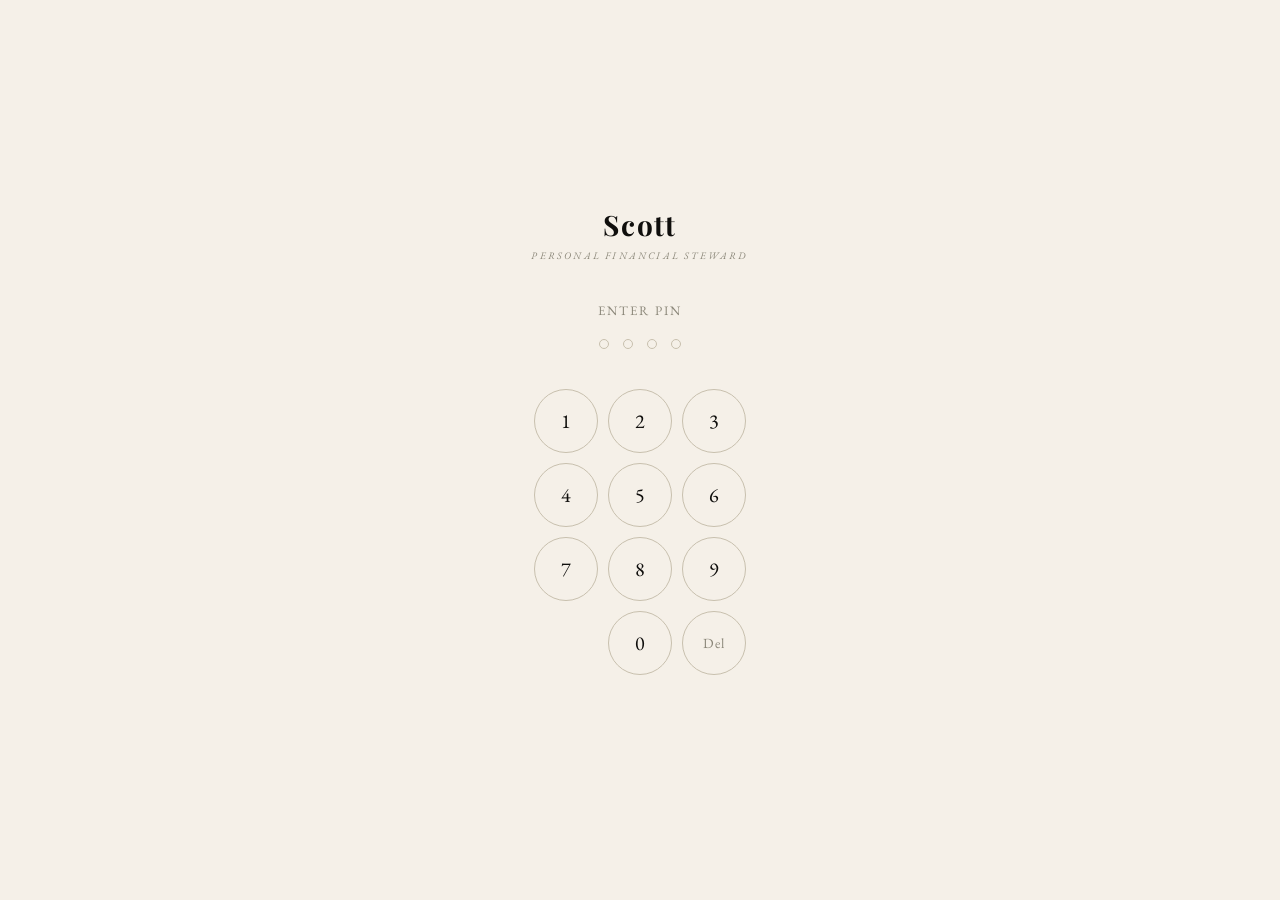
==== index.html @ 95a45c22 "Update index.html" ====
<!DOCTYPE html>
<html lang="en">
<head>
<meta charset="UTF-8">
<meta name="viewport" content="width=device-width, initial-scale=1.0, maximum-scale=1.0, user-scalable=no">
<meta name="theme-color" content="#f5f0e8">
<meta name="mobile-web-app-capable" content="yes">
<meta name="apple-mobile-web-app-capable" content="yes">
<meta name="apple-mobile-web-app-status-bar-style" content="default">
<meta name="apple-mobile-web-app-title" content="Scott">
<link rel="manifest" href="manifest.json">
<link rel="apple-touch-icon" href="apple-touch-icon.png">
<title>Scott</title>
<link href="https://fonts.googleapis.com/css2?family=Playfair+Display:ital,wght@0,400;0,600;0,700;1,400&family=EB+Garamond:ital,wght@0,400;0,500;1,400&display=swap" rel="stylesheet">
<style>
  :root{--parchment:#f5f0e8;--parchment-dark:#ede8dd;--ink:#0f0e0c;--ink-light:#3a3830;--ink-faint:#8a8678;--rule:#c8c0ae;--gold:#8B7355;}
  *{margin:0;padding:0;box-sizing:border-box;-webkit-tap-highlight-color:transparent;}
  html,body{height:100%;overflow:hidden;}
  body{background:var(--parchment);color:var(--ink);font-family:'EB Garamond',Georgia,serif;display:flex;flex-direction:column;height:100dvh;overscroll-behavior:none;}
  body::before{content:'';position:fixed;inset:0;background-image:repeating-linear-gradient(0deg,transparent,transparent 28px,rgba(0,0,0,0.018) 28px,rgba(0,0,0,0.018) 29px);pointer-events:none;z-index:0;}
  header{padding:12px 16px;display:flex;align-items:center;justify-content:space-between;border-bottom:1px solid var(--rule);position:relative;z-index:1;flex-shrink:0;background:var(--parchment);}
  .header-left{display:flex;align-items:center;gap:10px;}
  .header-icon{width:32px;height:32px;border-radius:4px;object-fit:cover;}
  .logo{font-family:'Playfair Display',Georgia,serif;font-size:22px;font-weight:700;letter-spacing:0.04em;}
  .logo-sub{font-size:10px;letter-spacing:0.2em;text-transform:uppercase;color:var(--ink-faint);font-style:italic;display:none;}
  @media(min-width:500px){.logo-sub{display:inline;margin-left:10px;}}
  .ledger-btn{font-family:'EB Garamond',serif;font-size:11px;letter-spacing:0.15em;text-transform:uppercase;color:var(--ink-faint);background:none;border:none;cursor:pointer;padding:6px 0;border-bottom:1px solid transparent;transition:color 0.2s,border-color 0.2s;white-space:nowrap;}
  .ledger-btn:hover{color:var(--ink);border-bottom-color:var(--ink);}

  #chat{flex:1;overflow-y:auto;padding:20px 16px 8px;display:flex;flex-direction:column;gap:20px;position:relative;z-index:1;-webkit-overflow-scrolling:touch;}
  @media(min-width:600px){#chat{padding:32px 40px 8px;gap:24px;}}
  #chat::-webkit-scrollbar{width:0px;}#chat::-webkit-scrollbar-thumb{background:transparent;}.health-card::-webkit-scrollbar{width:0px;}.health-card::-webkit-scrollbar-thumb{background:transparent;}.ledger-card::-webkit-scrollbar{width:0px;}.ledger-card::-webkit-scrollbar-thumb{background:transparent;}html *{scrollbar-width:none;}
  .msg{display:flex;flex-direction:column;max-width:88%;animation:fadeUp 0.3s ease;position:relative;}
  @media(min-width:600px){.msg{max-width:72%;}}
  @keyframes fadeUp{from{opacity:0;transform:translateY(8px);}to{opacity:1;transform:translateY(0);}}
  .msg.scott{align-self:flex-start;}.msg.user{align-self:flex-end;align-items:flex-end;}
  .msg-label{font-size:10px;letter-spacing:0.2em;text-transform:uppercase;color:var(--ink-faint);margin-bottom:5px;}
  .msg-bubble{font-size:15px;line-height:1.7;color:var(--ink-light);}
  @media(min-width:480px){.msg-bubble{font-size:16px;}}
  .msg.scott .msg-bubble{font-style:italic;}.msg.user .msg-bubble{color:var(--ink);font-style:normal;}
  .msg-rule{width:28px;height:1px;background:var(--rule);margin-top:8px;}
  .msg.user .msg-rule{align-self:flex-end;}
  /* ── UNDO BUTTON ── */
  .undo-btn{position:absolute;right:0;top:0;font-family:'EB Garamond',serif;font-size:9px;letter-spacing:0.16em;text-transform:uppercase;color:var(--ink-faint);background:var(--parchment);border:1px solid var(--rule);padding:3px 9px;cursor:pointer;opacity:0;transition:opacity 0.18s ease;pointer-events:none;white-space:nowrap;}
  .msg.user:hover .undo-btn,.msg.user.undo-visible .undo-btn{opacity:1;pointer-events:auto;}
  .undo-btn:hover{color:#9b2c2c;border-color:#9b2c2c;}
  .sync-badge{font-size:10px;letter-spacing:0.12em;text-transform:uppercase;margin-top:6px;color:var(--ink-faint);font-style:normal;}
  .sync-badge.ok{color:var(--gold);}.sync-badge.err{color:#9b2c2c;}
  .pillar-tag{display:inline-block;font-size:9px;letter-spacing:0.15em;text-transform:uppercase;padding:2px 7px;border:1px solid var(--rule);margin-bottom:5px;color:var(--ink-faint);font-style:normal;}
  .pillar-tag.income{border-color:#4a7c59;color:#4a7c59;}.pillar-tag.expense{border-color:#9b2c2c;color:#9b2c2c;}
  .pillar-tag.asset{border-color:#8B7355;color:#8B7355;}.pillar-tag.liability{border-color:#6b5b45;color:#6b5b45;}
  .typing{display:flex;align-items:center;gap:5px;padding:4px 0;}
  .typing span{width:4px;height:4px;border-radius:50%;background:var(--ink-faint);animation:blink 1.2s ease-in-out infinite;}
  .typing span:nth-child(2){animation-delay:0.2s;}.typing span:nth-child(3){animation-delay:0.4s;}
  @keyframes blink{0%,60%,100%{opacity:0.2;}30%{opacity:1;}}
  footer{border-top:1px solid var(--rule);padding:12px 16px max(12px,env(safe-area-inset-bottom));position:relative;z-index:1;flex-shrink:0;background:var(--parchment);}
  @media(min-width:600px){footer{padding:18px 40px 24px;}}
  .input-row{display:flex;align-items:center;gap:10px;}
  #input{flex:1;background:none;border:none;border-bottom:1px solid var(--rule);padding:10px 0;font-family:'EB Garamond',serif;font-size:16px;color:var(--ink);outline:none;transition:border-color 0.2s;min-width:0;}
  #input::placeholder{color:var(--ink-faint);font-style:italic;}
  #input:focus{border-bottom-color:var(--ink);}

  #send-btn{background:none;border:none;font-family:'EB Garamond',serif;font-size:11px;letter-spacing:0.18em;text-transform:uppercase;color:var(--ink-faint);cursor:pointer;padding:10px 0;transition:color 0.2s;white-space:nowrap;flex-shrink:0;}
  #send-btn:hover{color:var(--ink);}#send-btn:disabled{color:var(--rule);cursor:default;}
  .input-hint{margin-top:7px;font-size:10px;color:var(--ink-faint);font-style:italic;display:none;}
  @media(min-width:480px){.input-hint{display:block;}}
  #ledger-panel{display:none;position:fixed;inset:0;z-index:100;background:rgba(15,14,12,0.6);backdrop-filter:blur(2px);}
  #ledger-panel.open{display:flex;align-items:flex-end;justify-content:center;}
  @media(min-width:600px){#ledger-panel.open{align-items:center;}}
  .ledger-card{background:var(--parchment);border-top:1px solid var(--rule);width:100%;max-height:85vh;overflow-y:auto;padding:24px 20px 32px;position:relative;animation:slideUp 0.25s ease;border-radius:12px 12px 0 0;}
  @media(min-width:600px){.ledger-card{border:1px solid var(--rule);width:580px;max-height:82vh;padding:40px;border-radius:0;animation:slideUpCenter 0.25s ease;}}
  @keyframes slideUp{from{transform:translateY(100%);}to{transform:translateY(0);}}
  @keyframes slideUpCenter{from{transform:translateY(16px);opacity:0;}to{transform:translateY(0);opacity:1;}}
  .ledger-handle{width:36px;height:3px;background:var(--rule);border-radius:2px;margin:0 auto 18px;}
  @media(min-width:600px){.ledger-handle{display:none;}}
  .ledger-title{font-family:'Playfair Display',serif;font-size:20px;font-weight:600;margin-bottom:3px;}
  .ledger-subtitle{font-size:11px;letter-spacing:0.18em;text-transform:uppercase;color:var(--ink-faint);margin-bottom:24px;font-style:italic;}
  .ledger-close{position:absolute;top:18px;right:18px;background:none;border:none;font-family:'EB Garamond',serif;font-size:11px;letter-spacing:0.2em;text-transform:uppercase;color:var(--ink-faint);cursor:pointer;}
  .pillar{margin-bottom:22px;}
  .pillar-name{font-family:'Playfair Display',serif;font-size:14px;font-weight:600;border-bottom:1px solid var(--rule);padding-bottom:7px;margin-bottom:10px;display:flex;justify-content:space-between;align-items:baseline;}
  .pillar-total{font-family:'EB Garamond',serif;font-size:13px;color:var(--gold);font-style:italic;}
  .category-row{display:flex;justify-content:space-between;padding:4px 0 4px 14px;font-size:13px;color:var(--ink-light);border-bottom:1px dotted var(--parchment-dark);}
  .category-name{font-style:italic;}.category-amount{color:var(--ink-faint);font-size:12px;}
  .sub-row{display:flex;justify-content:space-between;padding:2px 0 2px 28px;font-size:12px;color:var(--ink-faint);}
  .empty-ledger{font-style:italic;color:var(--ink-faint);font-size:14px;text-align:center;padding:20px 0;}

  /* HEALTH BUTTON */
  .health-btn{font-family:'EB Garamond',serif;font-size:11px;letter-spacing:0.15em;text-transform:uppercase;color:var(--ink-faint);background:none;border:none;cursor:pointer;padding:6px 0 6px 14px;border-bottom:1px solid transparent;transition:color 0.2s,border-color 0.2s;white-space:nowrap;}
  .health-btn:hover{color:var(--ink);border-bottom-color:var(--ink);}
  .header-right{display:flex;align-items:center;gap:14px;}

  /* HEALTH PANEL */
  #health-panel{display:none;position:fixed;inset:0;z-index:100;background:rgba(15,14,12,0.6);backdrop-filter:blur(2px);}
  #health-panel.open{display:flex;align-items:flex-end;justify-content:center;}
  @media(min-width:600px){#health-panel.open{align-items:center;}}
  .health-card{background:var(--parchment);border-top:1px solid var(--rule);width:100%;max-height:88vh;overflow-y:auto;padding:24px 20px 36px;position:relative;animation:slideUp 0.25s ease;border-radius:12px 12px 0 0;}
  @media(min-width:600px){.health-card{border:1px solid var(--rule);width:600px;max-height:84vh;padding:40px;border-radius:0;animation:slideUpCenter 0.25s ease;}}
  .health-handle{width:36px;height:3px;background:var(--rule);border-radius:2px;margin:0 auto 18px;}
  @media(min-width:600px){.health-handle{display:none;}}
  .health-close{position:absolute;top:18px;right:18px;background:none;border:none;font-family:'EB Garamond',serif;font-size:11px;letter-spacing:0.2em;text-transform:uppercase;color:var(--ink-faint);cursor:pointer;}
  .health-title{font-family:'Playfair Display',serif;font-size:20px;font-weight:600;margin-bottom:3px;}
  .health-subtitle{font-size:11px;letter-spacing:0.18em;text-transform:uppercase;color:var(--ink-faint);margin-bottom:24px;font-style:italic;}

  /* SCORE RING */
  .score-section{display:flex;align-items:center;gap:24px;margin-bottom:28px;padding-bottom:24px;border-bottom:1px solid var(--rule);}
  .score-ring{flex-shrink:0;width:80px;height:80px;position:relative;}
  .score-ring svg{width:80px;height:80px;transform:rotate(-90deg);}
  .score-ring circle{fill:none;stroke-width:6;}
  .score-ring .track{stroke:var(--rule);}
  .score-ring .fill{stroke:var(--gold);stroke-linecap:round;transition:stroke-dashoffset 0.8s ease;}
  .score-num{position:absolute;inset:0;display:flex;flex-direction:column;align-items:center;justify-content:center;}
  .score-num span{font-family:'Playfair Display',serif;font-size:22px;font-weight:700;line-height:1;}
  .score-num small{font-size:9px;letter-spacing:0.12em;text-transform:uppercase;color:var(--ink-faint);}
  .score-info{flex:1;}
  .score-label{font-family:'Playfair Display',serif;font-size:15px;font-weight:600;margin-bottom:4px;}
  .score-desc{font-size:13px;color:var(--ink-faint);font-style:italic;line-height:1.5;}
  .inv-level{display:inline-block;font-size:9px;letter-spacing:0.18em;text-transform:uppercase;padding:2px 8px;border:1px solid var(--gold);color:var(--gold);margin-top:6px;}

  /* ALLOCATION BARS */
  .alloc-section{margin-bottom:24px;}
  .alloc-title{font-family:'Playfair Display',serif;font-size:14px;font-weight:600;margin-bottom:14px;}
  .alloc-row{margin-bottom:14px;}
  .alloc-top{display:flex;justify-content:space-between;align-items:baseline;margin-bottom:5px;}
  .alloc-name{font-size:12px;letter-spacing:0.12em;text-transform:uppercase;color:var(--ink-light);}
  .alloc-nums{font-size:12px;color:var(--ink-faint);font-style:italic;}
  .alloc-nums .actual{color:var(--ink);}
  .bar-track{height:4px;background:var(--parchment-dark);border-radius:2px;position:relative;}
  .bar-fill{height:4px;border-radius:2px;transition:width 0.6s ease;max-width:100%;}
  .bar-fill.needs{background:#4a7c59;}
  .bar-fill.wants{background:#8B7355;}
  .bar-fill.savings{background:#5b7fa6;}
  .bar-fill.investing{background:#7c5b8b;}
  .bar-fill.over{background:#9b2c2c;}
  .bar-target{position:absolute;top:-2px;width:2px;height:8px;background:var(--ink-faint);border-radius:1px;}
  .alloc-warning{font-size:11px;margin-top:4px;font-style:italic;}
  .alloc-warning.soft{color:#8B7355;}.alloc-warning.strong{color:#9b2c2c;}

  /* PILLAR SCORES */
  .scores-section{margin-bottom:24px;}
  .scores-title{font-family:'Playfair Display',serif;font-size:14px;font-weight:600;margin-bottom:14px;}
  .score-grid{display:grid;grid-template-columns:1fr 1fr;gap:12px;}
  .score-cell{padding:12px;border:1px solid var(--rule);}
  .score-cell-name{font-size:9px;letter-spacing:0.18em;text-transform:uppercase;color:var(--ink-faint);margin-bottom:6px;}
  .score-cell-val{font-family:'Playfair Display',serif;font-size:24px;font-weight:700;}
  .score-cell-val.great{color:#4a7c59;}.score-cell-val.good{color:var(--gold);}.score-cell-val.warn{color:#8B7355;}.score-cell-val.poor{color:#9b2c2c;}
  .score-cell-label{font-size:10px;color:var(--ink-faint);font-style:italic;margin-top:2px;}

  /* INSIGHTS */
  .insights-section{}
  .insights-title{font-family:'Playfair Display',serif;font-size:14px;font-weight:600;margin-bottom:12px;}
  .insight-item{padding:10px 0;border-bottom:1px dotted var(--parchment-dark);font-size:13px;color:var(--ink-light);font-style:italic;line-height:1.5;}
  .insight-item:last-child{border-bottom:none;}
  .insight-item.positive{color:#4a7c59;}.insight-item.caution{color:#8B7355;}.insight-item.alert{color:#9b2c2c;}
  .no-data{font-style:italic;color:var(--ink-faint);font-size:14px;text-align:center;padding:20px 0;}


  /* TREASURY */
  .treasury-display{font-family:'EB Garamond',serif;font-size:11px;color:var(--ink-faint);letter-spacing:0.06em;cursor:pointer;padding:4px 0;border-bottom:1px dotted transparent;transition:color 0.2s,border-color 0.2s;white-space:nowrap;}
  .treasury-display:hover{color:var(--gold);border-bottom-color:var(--gold);}
  .treasury-modal{display:none;position:fixed;inset:0;z-index:150;background:rgba(15,14,12,0.72);backdrop-filter:blur(3px);align-items:flex-end;justify-content:center;}
  @media(min-width:520px){.treasury-modal{align-items:center;}}
  .treasury-modal.open{display:flex;}
  .treasury-box{background:var(--parchment);border:1px solid var(--rule);border-bottom:none;padding:0;width:min(480px,100vw);position:relative;max-height:92vh;overflow-y:auto;border-radius:2px 2px 0 0;}
  @media(min-width:520px){.treasury-box{border-bottom:1px solid var(--rule);border-radius:2px;max-height:88vh;}}
  /* Balance section */
  .tbox-balance{padding:22px 22px 16px;}
  .treasury-box-title{font-family:'Playfair Display',serif;font-size:17px;font-weight:600;margin-bottom:3px;}
  .treasury-box-sub{font-size:10px;letter-spacing:0.15em;text-transform:uppercase;color:var(--ink-faint);font-style:italic;margin-bottom:14px;}
  .treasury-box-close{position:absolute;top:14px;right:16px;background:none;border:none;font-size:10px;letter-spacing:0.2em;text-transform:uppercase;color:var(--ink-faint);cursor:pointer;}
  .treasury-input-row{display:flex;gap:10px;align-items:flex-end;}
  .treasury-input{flex:1;background:none;border:none;border-bottom:1px solid var(--rule);padding:6px 0;font-family:'EB Garamond',serif;font-size:18px;color:var(--ink);outline:none;}
  .treasury-input:focus{border-bottom-color:var(--ink);}
  .treasury-save{background:none;border:none;font-family:'EB Garamond',serif;font-size:10px;letter-spacing:0.2em;text-transform:uppercase;color:var(--ink-faint);cursor:pointer;padding:6px 0;transition:color 0.2s;white-space:nowrap;}
  .treasury-save:hover{color:var(--ink);}
  .treasury-note{font-size:11px;color:var(--ink-faint);font-style:italic;margin-top:10px;line-height:1.5;}
  /* Obligations section */
  .loan-section{border-top:1px solid var(--rule);}
  .loan-section-hdr{display:flex;justify-content:space-between;align-items:center;padding:14px 22px 10px;}
  .loan-section-title{font-family:'Playfair Display',serif;font-size:13px;font-weight:600;}
  .loan-section-total{font-size:11px;color:var(--ink-faint);font-style:italic;}
  .loan-add-btn{background:none;border:1px solid var(--rule);width:24px;height:24px;border-radius:50%;font-size:18px;line-height:1;color:var(--ink-faint);cursor:pointer;display:flex;align-items:center;justify-content:center;transition:all 0.18s;flex-shrink:0;}
  .loan-add-btn:hover{border-color:var(--gold);color:var(--gold);}
  #treasury-loans-list{padding:0 0 6px;}
  .no-loans-note{font-size:12px;color:var(--ink-faint);font-style:italic;padding:8px 22px 14px;}
  /* Loan card */
  .loan-item{border-top:1px dotted var(--rule);transition:background 0.15s;}
  .loan-item:first-child{border-top:none;}
  .loan-item.expanded .loan-chevron{transform:rotate(90deg);}
  .loan-item.loan-complete{opacity:0.55;}
  .loan-item-header{display:flex;align-items:center;gap:10px;padding:11px 22px 8px;cursor:pointer;user-select:none;}
  .loan-item-header:hover{background:var(--parchment-dark);}
  .loan-item-left{flex:1;min-width:0;}
  .loan-item-name{font-family:'Playfair Display',serif;font-size:14px;color:var(--ink);white-space:nowrap;overflow:hidden;text-overflow:ellipsis;}
  .loan-item-type{font-size:10px;letter-spacing:0.1em;text-transform:uppercase;color:var(--ink-faint);margin-top:1px;}
  .loan-item-right{text-align:right;flex-shrink:0;}
  .loan-item-emi{font-family:'Playfair Display',serif;font-size:14px;color:var(--ink);}
  .loan-emi-mo{font-size:10px;color:var(--ink-faint);font-family:'EB Garamond',serif;}
  .loan-item-outstanding{font-size:11px;color:#9b1c1c;margin-top:1px;}
  .loan-settled{color:#4a7c59;font-size:12px;}
  .loan-chevron{font-size:18px;color:var(--ink-faint);transition:transform 0.2s;flex-shrink:0;line-height:1;}
  .loan-progress-bar{height:2px;background:var(--parchment-dark);margin:0 22px 2px;}
  .loan-progress-fill{height:100%;background:var(--gold);transition:width 0.4s;}
  /* Detail panel */
  .loan-detail{padding:12px 22px 14px;background:var(--parchment-dark);border-top:1px dotted var(--rule);}
  .ld-grid{display:grid;grid-template-columns:1fr 1fr;gap:4px 16px;margin-bottom:12px;}
  .ld-k{font-size:11px;color:var(--ink-faint);font-style:italic;}
  .ld-v{font-size:12px;color:var(--ink);}
  .ld-actions{display:flex;gap:8px;flex-wrap:wrap;}
  .loan-emi-btn{font-family:'EB Garamond',serif;font-size:10px;letter-spacing:0.14em;text-transform:uppercase;color:var(--gold);background:none;border:1px solid var(--gold);padding:4px 12px;cursor:pointer;transition:all 0.18s;}
  .loan-emi-btn:hover{background:var(--gold);color:var(--parchment);}
  .loan-edit-btn,.loan-del-btn{font-family:'EB Garamond',serif;font-size:10px;letter-spacing:0.12em;text-transform:uppercase;background:none;border:1px solid var(--rule);padding:4px 10px;cursor:pointer;transition:all 0.18s;color:var(--ink-faint);}
  .loan-edit-btn:hover{border-color:var(--ink);color:var(--ink);}
  .loan-del-btn:hover{border-color:#9b2c2c;color:#9b2c2c;}
  /* Add / Edit form — single bar layout */
  #loan-add-form{display:none;border-top:1px solid var(--rule);background:var(--parchment);}
  .lf-bar{display:flex;align-items:stretch;gap:0;border-bottom:1px solid var(--rule);position:relative;}
  .lf-bar-field{display:flex;flex-direction:column;justify-content:flex-end;padding:10px 10px 8px;border-right:1px solid var(--rule);flex:1;min-width:0;}
  .lf-bar-field:last-of-type{border-right:none;}
  .lf-label{font-size:9px;letter-spacing:0.15em;text-transform:uppercase;color:var(--ink-faint);margin-bottom:4px;white-space:nowrap;}
  .lf-input{background:none;border:none;padding:0;font-family:'EB Garamond',serif;font-size:15px;color:var(--ink);outline:none;width:100%;}
  .lf-input::placeholder{color:var(--rule);}
  .lf-bar-field.lf-note-field{flex:2.2;}
  /* Circular save button */
  .lf-save-circle{width:46px;height:46px;border-radius:50%;background:#0f0e0c;color:#f0ebe0;border:none;font-family:'EB Garamond',serif;font-size:9px;letter-spacing:0.14em;text-transform:uppercase;cursor:pointer;flex-shrink:0;margin:auto 10px;transition:opacity 0.18s;line-height:1.3;}
  .lf-save-circle:hover{opacity:0.75;}
  /* Preview strip */
  #lf-preview{font-size:12px;color:var(--ink);background:var(--parchment-dark);padding:8px 14px;display:flex;gap:16px;flex-wrap:wrap;border-bottom:1px dotted var(--rule);}
  .lf-pre-row{display:flex;gap:5px;}
  .lf-pre-row b{font-style:italic;color:var(--ink-faint);font-weight:400;}
  #lf-rate-row{display:flex;}
  /* Type panel — opens below bar on For focus */
  #lf-type-panel{display:none;padding:12px 14px 12px;border-bottom:1px solid var(--rule);background:var(--parchment-dark);}
  .lt-section-label{font-size:9px;letter-spacing:0.18em;text-transform:uppercase;color:var(--ink-faint);width:100%;margin:10px 0 6px;display:block;}
  .lt-section-label:first-child{margin-top:0;}
  .lt-chips{display:flex;flex-wrap:wrap;gap:5px;}
  /* Chips — bordered score-box style */
  .lt-chip{font-family:'EB Garamond',serif;font-size:12px;letter-spacing:0.04em;background:var(--parchment);color:var(--ink);border:1px solid var(--rule);padding:5px 11px;cursor:pointer;transition:all 0.15s;user-select:none;line-height:1.5;white-space:nowrap;}
  .lt-chip:hover{border-color:var(--ink);background:var(--parchment-dark);}
  .lt-chip.selected{border-color:#0f0e0c;background:#0f0e0c;color:#f0ebe0;}
  /* Other free-type */
  #lf-other-input{display:none;margin-top:10px;}
  #lf-other-text{background:none;border:none;border-bottom:1px solid var(--rule);padding:4px 0;font-family:'EB Garamond',serif;font-size:14px;color:var(--ink);outline:none;width:100%;}
  #lf-other-text::placeholder{color:var(--rule);}
  /* Cancel */
  .lf-cancel-link{display:block;text-align:center;font-family:'EB Garamond',serif;font-size:10px;letter-spacing:0.14em;text-transform:uppercase;color:var(--ink-faint);cursor:pointer;padding:8px 0;border-top:1px dotted var(--rule);}
  .lf-cancel-link:hover{color:var(--ink);}
  #lf-title{font-family:'Playfair Display',serif;font-size:12px;font-weight:600;padding:10px 14px 0;color:var(--ink-faint);letter-spacing:0.04em;}
  /* Loan name hover tooltip */
  .loan-item-name{font-family:'Playfair Display',serif;font-size:14px;color:var(--ink);white-space:nowrap;overflow:hidden;text-overflow:ellipsis;position:relative;transition:color 0.15s;}
  .loan-item-header:hover .loan-item-name{color:var(--gold);}
  .loan-name-tip{display:none;position:absolute;left:0;top:100%;margin-top:4px;background:#0f0e0c;color:#f0ebe0;font-family:'EB Garamond',serif;font-size:11px;padding:5px 10px;white-space:nowrap;z-index:20;letter-spacing:0.04em;pointer-events:none;}
  .loan-item-header:hover .loan-name-tip{display:block;}


  .health-reset-btn{display:block;width:100%;text-align:center;margin-top:28px;padding-top:18px;border-top:1px dotted var(--rule);background:none;border-left:none;border-right:none;border-bottom:none;font-family:'EB Garamond',serif;font-size:10px;letter-spacing:0.18em;text-transform:uppercase;color:var(--ink-faint);cursor:pointer;opacity:0.5;transition:opacity 0.2s,color 0.2s;}
  .health-reset-btn:hover{opacity:1;color:#9b2c2c;}

  /* ── PIN LOCK ───────────────────────────────────────────────────────── */
  #pin-screen{position:fixed;inset:0;z-index:500;background:var(--parchment);display:flex;flex-direction:column;align-items:center;justify-content:center;gap:0;transition:opacity 0.4s ease;}
  #pin-screen.hiding{opacity:0;pointer-events:none;}
  .pin-logo{font-family:'Playfair Display',serif;font-size:28px;font-weight:700;letter-spacing:0.06em;margin-bottom:6px;}
  .pin-sub{font-size:10px;letter-spacing:0.22em;text-transform:uppercase;color:var(--ink-faint);font-style:italic;margin-bottom:40px;}
  .pin-prompt{font-size:13px;letter-spacing:0.15em;text-transform:uppercase;color:var(--ink-faint);margin-bottom:20px;}
  .pin-dots{display:flex;gap:14px;margin-bottom:36px;}
  .pin-dot{width:10px;height:10px;border-radius:50%;border:1px solid var(--rule);background:transparent;transition:background 0.15s,border-color 0.15s;}
  .pin-dot.filled{background:var(--ink);border-color:var(--ink);}
  .pin-dot.error{background:#9b2c2c;border-color:#9b2c2c;}
  .pin-pad{display:grid;grid-template-columns:repeat(3,64px);grid-template-rows:repeat(4,64px);gap:10px;}
  .pin-key{width:64px;height:64px;border-radius:50%;border:1px solid var(--rule);background:none;font-family:'EB Garamond',serif;font-size:20px;color:var(--ink);cursor:pointer;transition:background 0.15s,transform 0.1s;display:flex;align-items:center;justify-content:center;-webkit-tap-highlight-color:transparent;}
  .pin-key:active{background:var(--parchment-dark);transform:scale(0.94);}
  .pin-key.del{font-size:14px;letter-spacing:0.08em;color:var(--ink-faint);}
  .pin-key.empty{border:none;cursor:default;}
  .pin-error{font-size:11px;color:#9b2c2c;letter-spacing:0.12em;text-transform:uppercase;height:16px;margin-top:-24px;margin-bottom:12px;}
  .pin-set-note{font-size:11px;color:var(--ink-faint);font-style:italic;margin-top:20px;text-align:center;max-width:220px;line-height:1.6;}

  /* ── WELCOME SPLASH ─────────────────────────────────────────────────── */
  #welcome{position:absolute;inset:0;display:flex;flex-direction:column;align-items:center;justify-content:center;pointer-events:none;z-index:0;transition:opacity 0.5s ease;}
  #welcome.gone{opacity:0;}
  .welcome-greeting{font-family:'Playfair Display',serif;font-size:clamp(22px,5vw,32px);font-weight:600;color:var(--ink);letter-spacing:0.02em;text-align:center;line-height:1.3;}
  .welcome-sub{font-size:12px;letter-spacing:0.2em;text-transform:uppercase;color:var(--ink-faint);font-style:italic;margin-top:10px;text-align:center;}

  /* ── POLISH ─────────────────────────────────────────────────────────── */
  #chat{position:relative;}
  .msg-bubble{white-space:pre-line;}
  .ledger-card,.health-card{scrollbar-width:none;}
  .health-card{padding-bottom:80px;}

</style>
</head>
<body>
<header>
  <div class="header-left">
    <img class="header-icon" src="apple-touch-icon.png" alt="S">
    <span class="logo">Scott</span>
    <span class="logo-sub">Personal Financial Steward</span>
  </div>
  <div class="header-right">
    <button class="ledger-btn" onclick="openTreasury()" id="treasury-display">Treasury</button>
    <button class="ledger-btn" onclick="openLedger()">Ledger</button>
    <button class="health-btn" onclick="openHealth()">Health</button>
    <button class="ledger-btn" onclick="window.open('dashboard.html','_blank')" style="color:var(--gold);border-bottom-color:var(--gold);">Dashboard</button>
  </div>
</header>

<div id="chat">
  <div id="welcome">
    <div class="welcome-greeting" id="welcome-greeting"></div>
    <div class="welcome-sub">Your estate awaits, Sir.</div>
  </div>
</div>
<footer>
  <div class="input-row">
    <input id="input" type="text" placeholder="At your service, sir." autocomplete="off"/>

    <button id="send-btn" onclick="handleSend()">Send</button>
  </div>
  <div class="input-hint">I’ve seen you stare down gods sir, yet you look positively defeated by a file extension.</div>
</footer>
<div id="ledger-panel">
  <div class="ledger-card">
    <div class="ledger-handle"></div>
    <button class="ledger-close" onclick="closeLedger()">Close</button>
    <div class="ledger-title">The Grand Ledger</div>
    <div class="ledger-subtitle">A full accounting of your estate</div>
    <div id="ledger-body"></div>
  </div>
</div>
<script>

const APPS_SCRIPT_URL="https://script.google.com/macros/s/AKfycbzuHpab64FUO9QCuJsuHABQISn3kXd2czdyp6xKM_30ThMiJbVCdSwgUKHoRqEZd5-M/exec";
const ledger={income:{},expenses:{},assets:{},liabilities:{}};
const TYPE_TO_PILLAR={income:"income",expense:"expenses",asset:"assets",liability:"liabilities"};

function parseAmount(text){
  const t=text.toLowerCase().replace(/,/g,'');
  const mults=[[/(\d+(?:\.\d+)?)\s*crore/,10000000],[/(\d+(?:\.\d+)?)\s*cr\b/,10000000],[/(\d+(?:\.\d+)?)\s*lakh/,100000],[/(\d+(?:\.\d+)?)\s*lac\b/,100000],[/(\d+(?:\.\d+)?)\s*[Ll]\b(?!\s*(?:months?|mo|years?|yr))/,100000],[/(\d+(?:\.\d+)?)\s*million/,1000000],[/(\d+(?:\.\d+)?)\s*m\b/,1000000],[/(\d+(?:\.\d+)?)\s*thousand/,1000],[/(\d+(?:\.\d+)?)\s*k\b/,1000]];
  for(const[re,m]of mults){const x=t.match(re);if(x)return Math.round(parseFloat(x[1])*m);}
  const slangs=[/set\s+(?:me\s+)?back\s+[₹$]?\s*(\d+(?:\.\d+)?)/,/shell(?:ed)?\s+out\s+[₹$]?\s*(\d+(?:\.\d+)?)/,/came\s+to\s+[₹$]?\s*(\d+(?:\.\d+)?)/,/cost(?:s|ed)?\s+(?:me\s+)?[₹$]?\s*(\d+(?:\.\d+)?)/,/dropped\s+[₹$]?\s*(\d+(?:\.\d+)?)/,/blew\s+[₹$]?\s*(\d+(?:\.\d+)?)/,/forked\s+out\s+[₹$]?\s*(\d+(?:\.\d+)?)/,/coughed\s+up\s+[₹$]?\s*(\d+(?:\.\d+)?)/,/in\s+the\s+hole\s+(?:for\s+)?[₹$]?\s*(\d+(?:\.\d+)?)/,/(\d+(?:\.\d+)?)\s+in\s+the\s+hole/,/(?:sent|transferred|wired|gave)\s+(?:me\s+)?[₹$]?\s*(\d+(?:\.\d+)?)/,/[₹$]?\s*(\d+(?:\.\d+)?)\s+purchase/,/loan\s+of\s+[₹$]?\s*(\d+(?:\.\d+)?)/,/borrowed\s+[₹$]?\s*(\d+(?:\.\d+)?)/];
  for(const re of slangs){const x=t.match(re);if(x)return Math.round(parseFloat(x[1]));}
  // contextual pattern — but skip tiny numbers (1-9) to avoid "for 2 people" grabbing 2 instead of the real amount
  const pa=t.match(/\b(?:for|at|worth|of|costing|paid|spent|received|got|send|sent)\s+[₹$]?\s*(\d+(?:\.\d+)?)\b/);
  if(pa&&parseFloat(pa[1])>=10)return Math.round(parseFloat(pa[1]));
  const cn=t.match(/[₹$]\s*(\d+(?:\.\d+)?)/);
  if(cn)return Math.round(parseFloat(cn[1]));
  const all=[...t.matchAll(/\b(\d+(?:\.\d+)?)\b/g)].map(m=>parseFloat(m[1])).filter(n=>n>0);
  if(!all.length)return null;
  return Math.round(Math.max(...all));
}
function buildNote(text){
  let t=text.replace(/^scott[,.\s]*/i,'').replace(/\b(i\s+)?(bought|purchased|got|received|paid|spent|earned|ordered|grabbed|picked\s+up|gave|tipped|donated|subscribed|renewed|recharged|filled|ate|dined|swiped|shed|bagged|won|invested\s+in|put\s+into|dropped|shelled\s+out|blew|forked\s+out|coughed\s+up|took\s+a?\s+loan\s+of?|borrowed|sold|used|sent|transferred|wired)\s*/i,'').replace(/set\s+(?:me\s+)?back\s+/i,'').replace(/shell(?:ed)?\s+out\s+/i,'').replace(/came\s+to\s+/i,'').replace(/\b(?:for|at|worth|costing)\s+[₹$]?[\d,.]+\s*(?:crore|cr|lakh|lac|million|thousand|k)?\b/gi,'').replace(/[₹$][\d,.]+\s*(?:crore|cr|lakh|lac|million|thousand|k)?\b/gi,'').replace(/\b[\d,.]+\s*(?:crore|cr|lakh|lac|million|thousand|k)\b/gi,'').replace(/\b\d+(?:\.\d+)?\b/g,'').replace(/\b(a|an|the|some|few|my|his|her|their|our|me|old|new|that|this)\b/gi,'').replace(/\s{2,}/g,' ').trim();
  // Strip leading prepositions: 'for gym' → 'gym', 'on clothes' → 'clothes'
  t = t.replace(/^(for|on|at|of|from|to|in|with)\s+/i, '').trim();
  return t||text.replace(/^scott[,.\s]*/i,'').trim();
}
function splitClauses(text){
  const parts=text.split(/\s+but\s+|\s+and\s+also\s+|\s+also\s+|\s+meanwhile\s+|\s+while\s+/i);
  if(parts.length>1&&parts.every(p=>p.trim().length>3))return parts.map(p=>p.trim());
  return[text];
}
const CONSUMED_SERVICES=/\b(gym\s*membership|membership|subscription|insurance|haircut|salon|massage|spa|consultation|class|course|coaching|tuition|recharge|ticket|pass|entry\s*fee|service\s*charge|maintenance\s*fee|annual\s*fee|processing\s*fee)\b/i;
const OWNED_THINGS=/\b(shares?|stocks?|equity|mutual\s*fund|mf\b|sip\b|elss|index\s*fund|etf\b|bitcoin|btc|ethereum|eth|crypto|nft|property|land|plot|flat|house|apartment|villa|bungalow|real\s*estate|gold|silver|sgb|sovereign\s*gold|digital\s*gold|fixed\s*deposit|fd\b|recurring\s*deposit|rd\b|ppf|nps|epf|scooter|motorcycle|activa|splendor|two\s*wheeler|car\b|suv|sedan|four\s*wheeler|vehicle|automobile|laptop|macbook|computer|desktop|ipad|tablet|iphone|smartphone|mobile\s*phone|phone\b|android|samsung|oneplus|pixel\b|refrigerator|washing\s*machine|air\s*conditioner|television|tv\b|furniture|sofa|bed|mattress|watch|jewellery|jewelry|ring|necklace|bracelet|camera|drone|monitor|headphones|airpods|earbuds)\b/i;
const CONSUMED_THINGS=/\b(petrol|diesel|fuel|cng|groceries|grocery|vegetables|veggies|fruits|milk|eggs|bread|bananas?|chai|tea|coffee|snack|biscuit|pizza|burger|biryani|dosa|meal|lunch|dinner|breakfast|dining|eating\s*out|rent\b|electricity|water\s*bill|gas\s*cylinder|lpg|internet|wifi|broadband|mobile\s*bill|postpaid|prepaid|recharge|netflix|neflix|spotfy|hotstar|amazon\s*prime|youtube\s*premium|medicine|capsule|pharmacy|uber|ola|rapido|auto\s*fare|cab\s*fare|metro|bus\s*fare|train\s*fare|flight\s*ticket|toll|parking|donation|charity|school\s*fee|college\s*fee|exam\s*fee|outing|picnic|subscription\s*for)\b/i;
const LIABILITY_SIGNALS=/\b(emi\b|home\s*loan|car\s*loan|personal\s*loan|education\s*loan|business\s*loan|credit\s*card|cc\s*bill|cc\s*due|mortgage|loan\s*repayment|borrowed|owe\b|debt\b|outstanding|simpl\b|lazypay|bnpl|buy\s*now\s*pay\s*later|amazon\s*pay\s*later|flipkart\s*pay\s*later|zomato\s*pay\s*later|olamoney\s*postpaid|paytm\s*postpaid|slice\b|kreditbee|cashe\b|niro\b|in\s*the\s*hole|took\s*a\s*loan|take\s*a\s*loan|took\s*loan|got\s*a\s*loan|got\s*loan|took\s*out\s*a?\s*loan|used\s*(my\s*)?credit\s*card|loan\s*from|lent\s*me|lend\s*me|on\s*(no[\s-]cost|zero[\s-]cost|0%)\s*emi|no[\s-]cost\s*emi|zero[\s-]cost\s*emi|two[\s-]wheeler\s*loan|bike\s*loan|scooter\s*loan|gold\s*loan|medical\s*loan|travel\s*loan|overdraft|no\s*cost\s*emi)\b/i;
const LIQUIDATION_VERBS=/\b(sold|redeemed|withdrew|liquidated|cashed\s*out|encashed|sold\s*off)\b/i;
const INCOME_SIGNALS=/\b(salary|salry|stipend|bonus|dividend|interest\s*received|rent\s*received|royalty|pension|commission|freelance|consulting\s*fee|project\s*payment|tax\s*refund|cashback|gift\s*money|birthday\s*money|reimbursement|prize|reward|got\s*paid|credited|sent\s*me|wired\s*me|transferred\s*to\s*me|gave\s*me|dad\s*sent|mom\s*sent|friend\s*sent|bhai\s*sent|client\s*paid|client\s*sent|employer\s*paid|raise|increment|appraisal\s*hike|salary\s*hike|income)\b/i;
const EXPENSE_SLANG=/\b(spent|paid\s*for|swiped|shelled?\s*out|forked\s*out|coughed\s*up|blew\b|set\s*me\s*back|came\s*to|shell\s*out|donated|subscribed|recharged|tipped|gave\s*away|splurged|burned|dropped\s*on|wasted\s*on)\b/i;
function detectType(text){
  const t=text.toLowerCase();
  const hasAmt=!!parseAmount(text);

  // Repair/maintenance signals — prevent OWNED_THINGS from triggering asset
  const REPAIR=/\b(repair|fix(?:ing|ed)?|service|servicing|maintenance|replaced|broke|broken|damage|patch)\b/i;

  // EMI/loan PAYMENT is an expense — must beat LIABILITY_SIGNALS
  if(/\b(paid|paying|pay|cleared|repaid|repaying)\s*(my\s*|the\s*)?(emi|instalment|installment|loan\s*(repayment|emi|payment)|credit\s*card\s*(bill|due|payment)|cc\s*(bill|due|payment)|home\s*loan\s*emi|car\s*loan\s*emi|personal\s*loan\s*emi)\b/i.test(t)) return 'expense';

  // Liability always before income/expense checks
  if(LIABILITY_SIGNALS.test(t))return"liability";
  if(LIQUIDATION_VERBS.test(t))return"income";
  
  // Income signals — must beat "paid/gave" verb checks below
  if(INCOME_SIGNALS.test(t))return"income";
  
  // "gave me" pattern (Mom gave me / friend gave me) = income
  if(/\bgave\s+me\b/.test(t)&&hasAmt)return"income";
  
  // Gym/fitness standalone
  if(/\b(gym|fitness|yoga|zumba|pilates|crossfit|workout)\b/.test(t)&&hasAmt)return"expense";
  
  // Investment keywords
  if(/\b(invest(?:ed|ing|ment)?|sip\b|portfolio|mutual\s*funds?|stocks?|crypto|gold\b|fd\b|ppf\b|nps\b)\b/.test(t)&&hasAmt&&!LIABILITY_SIGNALS.test(t))return"asset";
  
  // Consumed services
  if(CONSUMED_SERVICES.test(t))return"expense";
  
  // Owned things — but NOT if "repair/service" context (phone repair ≠ buying a phone)
  if(OWNED_THINGS.test(t)&&!CONSUMED_THINGS.test(t)&&!REPAIR.test(t))return"asset";
  if(CONSUMED_THINGS.test(t))return"expense";
  if(EXPENSE_SLANG.test(t))return"expense";
  
  // "paid" is tricky — "client paid [me]" = income, "I paid" = expense
  if(/\bclient\s+paid\b/.test(t))return"income";
  
  // Gift-giving context — "gift for X", "birthday gift", "present for"
  if(/\b(gift\s+for|birthday\s+gift|present\s+for|anniversary\s+gift|wedding\s+gift|gifted\s+to)\b/.test(t)&&hasAmt)return"expense";
  
  // Expense verbs — but "got a raise/bonus/salary/commission" should NOT be expense
  const INCOME_NOUNS=/\b(raise|raise|increment|salary|bonus|dividend|commission|cashback|refund|reward|prize|gift|tip\s+received)\b/i;
  if(/\b(bought|purchased|paid|gave|ordered|grabbed|ate|dined)\b/.test(t)&&!INCOME_SIGNALS.test(t))return"expense";
  // "got a" only when followed by owned/consumed thing, not income nouns
  if(/\bgot\s+a\b/.test(t)&&!INCOME_SIGNALS.test(t)&&!INCOME_NOUNS.test(t))return"expense";
  
  if(/\b(sent\s+to|transferred\s+to|wired\s+to|gave\s+to|sending\s+to|transfer\s+to|give\s+to)\b/.test(t)&&hasAmt)return"expense";
  if(/\b(got|received|sends?\s+me|gives?\s+me)\b/.test(t)&&hasAmt)return"income";
  if(/\b(cash\s*in\s*hand|cash\s*on\s*hand|kept\s*cash|have\s*cash|holding\s*cash)\b/.test(t))return"asset";
  
  // Last resort category matching
  if(/\b(rent|electricity|internet|groceries|medicine|doctor|petrol|fuel|coffee|chai|dining|food|meal|lunch|dinner|clothes|salon|haircut|book|course|movie|netflix|spotify|recharge|bill|subscription|gift|donation)\b/.test(t)&&hasAmt)return"expense";
  
  // Case 3: user gives a TYPE clarification word after Scott asked for clarification
  const TYPE_WORD = /^\s*(expense|income|investment|asset|liability)s?\s*$/i;
  if (TYPE_WORD.test(t)) {
    // Look for a recent amount in the last 2 messages
    for (let i = CTX.history.length - 1; i >= Math.max(0, CTX.history.length - 2); i--) {
      const prev = CTX.history[i];
      if (prev && prev.parsed && prev.parsed.amount && Date.now() - prev.ts < 60000) {
        const typeMap = { expense: 'expense', income: 'income', investment: 'asset', asset: 'asset', liability: 'liability' };
        const txnType = typeMap[t.trim().toLowerCase().replace('s','')] || 'expense';
        const cat = detectCategory(prev.text || '', txnType);
        return { type: txnType, amount: prev.parsed.amount, ...cat, note: prev.parsed.note || buildNote(prev.text || '') };
      }
    }
  }

  return null;
}
const EC=[{c:"food",s:"groceries",r:/\b(grocery|groceries|supermarket|bigbasket|blinkit|zepto|zepto|kirana|ration|dal|rice|atta|flour|oil|masala|spice)\b/i},{c:"food",s:"dining_out",r:/\b(restaurant|dine|dining|dining\s*out|eating\s*out|ate\s*out|cafe|zomato|swiggy|food\s*delivery|biryani|pizza|burger|dosa|idli|thali|paratha|noodles)\b/i},{c:"food",s:"fruits_veggies",r:/\b(banana|apple|mango|orange|fruits?|vegetables?|veggies?|sabzi|tomato|onion|potato|leafy|spinach|cucumber|carrot|broccoli)\b/i},{c:"food",s:"snacks",r:/\b(snack|biscuit|chips|namkeen|chocolate|candy|mithai|bakery|maggi)\b/i},{c:"food",s:"chai_coffee",r:/\b(chai|tea|coffee|cappuccino|latte)\b/i},{c:"food",s:"milk_dairy",r:/\b(milk|curd|paneer|ghee|butter|cheese|dairy)\b/i},{c:"food",s:"delivery_tip",r:/\b(delivery\s*guy|delivery\s*boy|tip\b|tipped|bhaiya)\b/i},{c:"transport",s:"fuel",r:/\b(petrol|diesel|fuel|cng|filling)\b/i},{c:"transport",s:"cab",r:/\b(uber|ola|rapido|cab|taxi|auto|rickshaw)\b/i},{c:"transport",s:"metro_bus",r:/\b(metro|bus\s*fare|ksrtc|msrtc|tube)\b/i},{c:"transport",s:"train",r:/\b(train|railway|irctc|tatkal)\b/i},{c:"transport",s:"flight",r:/\b(flight|airline|airfare|indigo|air\s*india|spicejet|plane)\b/i},{c:"transport",s:"toll_parking",r:/\b(toll|fastag|parking)\b/i},{c:"transport",s:"servicing",r:/\b(servicing|mechanic|tyre|oil\s*change)\b/i},{c:"health",s:"gym_fitness",r:/\b(gym|fitness|workout|crossfit|yoga|zumba|membership)\b/i},{c:"health",s:"medicine",r:/\b(medicine|capsule|syrup|pharmacy|chemist|1mg|netmeds|apollo)\b/i},{c:"health",s:"doctor",r:/\b(doctor|physician|clinic|consultation|checkup|hospital|dentist|specialist)\b/i},{c:"health",s:"supplements",r:/\b(protein|whey|supplement|vitamin|creatine|bcaa|omega)\b/i},{c:"utilities",s:"electricity",r:/\b(electricity|electric\s*bill|power\s*bill|bescom|msedcl)\b/i},{c:"utilities",s:"internet",r:/\b(internet|wifi|broadband|jio\s*fiber|airtel\s*fiber)\b/i},{c:"utilities",s:"mobile",r:/\b(recharge|mobile\s*bill|postpaid|prepaid|jio|airtel|vodafone)\b/i},{c:"utilities",s:"gas",r:/\b(lpg|gas\s*cylinder|cooking\s*gas|indane|hp\s*gas|bharat\s*gas)\b/i},{c:"utilities",s:"rent",r:/\b(rent\b|landlord|pg\b|paying\s*guest|hostel)\b/i},{c:"entertainment",s:"streaming",r:/\b(netflix|neflix|nettflix|amazon\s*prime|hotstar|disney|zee5|sony\s*liv|jiocinema|youtube\s*premium|spotify|spotfy|spotify\s*premium|apple\s*music|prime\s*video)\b/i},{c:"entertainment",s:"movies",r:/\b(movie|film|cinema|theatre|bookmyshow|pvr|inox)\b/i},{c:"entertainment",s:"gaming",r:/\b(game|gaming|steam|playstation|xbox|bgmi|pubg|valorant)\b/i},{c:"entertainment",s:"outing",r:/\b(dinner\s*with|outing|party|celebration|treat\b|get\s*together)\b/i},{c:"education",s:"courses",r:/\b(udemy|coursera|skillshare|unacademy|byjus|vedantu|masterclass|course\s*fee)\b/i},{c:"education",s:"books",r:/\b(book\b|textbook|novel|kindle)\b/i},{c:"education",s:"fees",r:/\b(school\s*fee|college\s*fee|tuition|coaching|exam\s*fee|admission)\b/i},{c:"shopping",s:"clothing",r:/\b(clothes|shirt|jeans|tshirt|kurta|saree|dress|shoes|sneakers|jacket|myntra|ajio|zara)\b/i},{c:"shopping",s:"personal_care",r:/\b(shampoo|soap|facewash|moisturizer|perfume|deodorant|salon|haircut|spa|nykaa)\b/i},{c:"finance",s:"insurance_premium",r:/\b(insurance\s*premium|policy\s*premium|lic\s*premium|term\s*plan)\b/i},{c:"finance",s:"tax",r:/\b(income\s*tax|gst|tds|advance\s*tax)\b/i},{c:"social",s:"gifts",r:/\b(gift\b|present\b|birthday\s*gift|wedding\s*gift|sent\s+to|transferred\s+to|gave\s+to)\b/i},{c:"social",s:"donation",r:/\b(donate|donation|charity|ngo|temple|church|mosque|gurudwara)\b/i}];
const IC=[{c:"active_income",s:"salary",r:/\b(salary|paycheck|ctc|monthly\s*pay|stipend)\b/i},{c:"active_income",s:"bonus",r:/\b(bonus|incentive|appraisal|hike)\b/i},{c:"active_income",s:"freelance",r:/\b(freelance|contract|gig|fiverr|upwork|project\s*payment|client\s*paid)\b/i},{c:"active_income",s:"consulting",r:/\b(consult|consulting|advisory)\b/i},{c:"active_income",s:"business",r:/\b(business\s*income|profit|revenue|sales\s*income)\b/i},{c:"passive_income",s:"dividends",r:/\b(dividend)\b/i},{c:"passive_income",s:"interest",r:/\b(interest\s*received|fd\s*interest|savings\s*interest)\b/i},{c:"passive_income",s:"rental_income",r:/\b(rent\s*received|rental\s*income|tenant)\b/i},{c:"passive_income",s:"capital_gains",r:/\b(sold\s*shares|sold\s*stocks|sold\s*mutual|redeemed|capital\s*gain)\b/i},{c:"passive_income",s:"asset_sale",r:/\b(sold\s*my|sold\s*old|sold\s*the)\b/i},{c:"windfall",s:"gift_received",r:/\b(gift\s*received|gifted|birthday\s*money|cash\s*gift|diwali\s*bonus|dad\s*sent|mom\s*sent|friend\s*sent|bhai\s*sent|sent\s*me|wired\s*me)\b/i},{c:"windfall",s:"cashback_refund",r:/\b(cashback|cash\s*back|refund|reimbursement)\b/i},{c:"windfall",s:"prize_reward",r:/\b(won|prize|reward|lottery|competition)\b/i}];
const AC=[{c:"investments",s:"stocks",r:/\b(shares?|stocks?|equity|nse|bse)\b/i},{c:"investments",s:"mutual_fund",r:/\b(mutual\s*funds?|mf\b|sip\b|elss|index\s*fund|etf\b)\b/i},{c:"investments",s:"fixed_deposit",r:/\b(fixed\s*deposit|fd\b|recurring\s*deposit|rd\b)\b/i},{c:"investments",s:"ppf_nps_epf",r:/\b(ppf|nps|epf)\b/i},{c:"investments",s:"real_estate",r:/\b(property|land|plot|flat|house|apartment|villa|bungalow)\b/i},{c:"crypto",s:"bitcoin",r:/\b(bitcoin|btc)\b/i},{c:"crypto",s:"ethereum",r:/\b(ethereum|eth)\b/i},{c:"crypto",s:"altcoin",r:/\b(crypto|coin|token|binance|wazirx)\b/i},{c:"precious_metals",s:"gold",r:/\b(gold|sgb|sovereign\s*gold|digital\s*gold)\b/i},{c:"precious_metals",s:"silver",r:/\bsilver\b/i},{c:"precious_metals",s:"watch_jewelry",r:/\b(watch|jewellery|jewelry|ring|necklace|bracelet)\b/i},{c:"depreciating_assets",s:"two_wheeler",r:/\b(scooter|motorcycle|bike|activa|splendor|two\s*wheeler)\b/i},{c:"depreciating_assets",s:"car",r:/\b(car\b|suv|sedan|four\s*wheeler|automobile)\b/i},{c:"depreciating_assets",s:"laptop",r:/\b(laptop|macbook|computer|desktop)\b/i},{c:"depreciating_assets",s:"smartphone",r:/\b(iphone|smartphone|mobile\s*phone|phone\b|android|oneplus|samsung\s*phone|pixel\b|realme|redmi|poco\b)\b/i},{c:"depreciating_assets",s:"appliances",r:/\b(refrigerator|washing\s*machine|air\s*conditioner|tv\b|television)\b/i},{c:"depreciating_assets",s:"camera_drone",r:/\b(camera|drone|gopro)\b/i},{c:"liquid_assets",s:"cash_in_hand",r:/\b(cash\s*in\s*hand|cash\s*on\s*hand|kept\s*cash|holding\s*cash)\b/i},{c:"liquid_assets",s:"savings_account",r:/\b(savings\s*account|current\s*account|deposited\s*in\s*bank)\b/i}];
const LC=[
  // ── Secured long-term loans ─────────────────────────────────────────────
  {c:"secured_loans",s:"home_loan",r:/\b(home\s*loan|house\s*loan|mortgage|housing\s*loan|property\s*loan|flat\s*loan|apartment\s*loan|construction\s*loan|pradhan\s*mantri\s*awas|pmay|home\s*finance)\b/i},
  {c:"secured_loans",s:"car_loan",r:/\b(car\s*loan|vehicle\s*loan|auto\s*loan|car\s*emi|four\s*wheeler\s*loan|automobile\s*loan|car\s*finance|vehicle\s*finance)\b/i},
  {c:"secured_loans",s:"two_wheeler_loan",r:/\b(bike\s*loan|scooter\s*loan|two[\s-]wheeler\s*loan|motorcycle\s*loan|activa\s*loan|two[\s-]wheeler\s*emi|bike\s*emi|scooty\s*loan)\b/i},
  {c:"secured_loans",s:"gold_loan",r:/\b(gold\s*loan|pledged\s*gold|gold\s*mortgage|muthoot|manappuram|iifl\s*gold|gold\s*ornament\s*loan)\b/i},
  {c:"secured_loans",s:"loan_against_property",r:/\b(loan\s*against\s*property|lap\s*loan|property\s*mortgage|pledged\s*property|property\s*backed\s*loan)\b/i},
  {c:"secured_loans",s:"loan_against_securities",r:/\b(loan\s*against\s*(shares|securities|mutual\s*fund|demat)|pledged\s*shares|share\s*backed\s*loan)\b/i},
  // ── Unsecured personal & institutional loans ────────────────────────────
  {c:"unsecured_loans",s:"personal_loan",r:/\b(personal\s*loan|took\s*a\s*loan|take\s*a\s*loan|got\s*a\s*loan|got\s*loan|took\s*out\s*a?\s*loan|cash\s*loan|consumer\s*loan|salary\s*loan|instant\s*loan|quick\s*loan|tata\s*capital|bajaj\s*finserv\s*loan|hdfc\s*loan|sbi\s*personal|icici\s*loan|axis\s*loan|kotak\s*loan|indifi|moneyview|kreditbee\s*loan|cashe\s*loan|navi\s*loan)\b/i},
  {c:"unsecured_loans",s:"education_loan",r:/\b(education\s*loan|student\s*loan|college\s*loan|university\s*loan|study\s*loan|vidya\s*lakshmi|academic\s*loan|abroad\s*study\s*loan|overseas\s*education\s*loan)\b/i},
  {c:"unsecured_loans",s:"business_loan",r:/\b(business\s*loan|msme\s*loan|working\s*capital\s*loan|term\s*loan|mudra\s*loan|startup\s*loan|small\s*business\s*loan|merchant\s*loan|udyam\s*loan|sme\s*loan)\b/i},
  {c:"unsecured_loans",s:"medical_loan",r:/\b(medical\s*loan|health\s*loan|hospital\s*loan|treatment\s*loan|surgery\s*loan|healthcare\s*finance)\b/i},
  {c:"unsecured_loans",s:"travel_loan",r:/\b(travel\s*loan|vacation\s*loan|holiday\s*loan|trip\s*loan|travel\s*finance)\b/i},
  {c:"unsecured_loans",s:"overdraft",r:/\b(overdraft|od\s*facility|bank\s*overdraft|cash\s*credit|cc\s*limit\s*used|overdraft\s*used)\b/i},
  // ── Consumer credit & EMI ───────────────────────────────────────────────
  {c:"consumer_credit",s:"phone_emi",r:/\b(phone\s*emi|iphone\s*emi|samsung\s*emi|oneplus\s*emi|pixel\s*emi|smartphone\s*emi|mobile\s*emi|bought\s*.*\s*phone.*emi|phone.*no[\s-]cost\s*emi)\b/i},
  {c:"consumer_credit",s:"laptop_emi",r:/\b(laptop\s*emi|macbook\s*emi|dell\s*emi|hp\s*emi|lenovo\s*emi|asus\s*emi|computer\s*emi|bought\s*.*laptop.*emi)\b/i},
  {c:"consumer_credit",s:"appliance_emi",r:/\b(tv\s*emi|ac\s*emi|fridge\s*emi|washing\s*machine\s*emi|appliance\s*emi|refrigerator\s*emi|air\s*conditioner\s*emi|consumer\s*durable\s*emi)\b/i},
  {c:"consumer_credit",s:"gadget_emi",r:/\b(ipad\s*emi|tablet\s*emi|watch\s*emi|camera\s*emi|airpods\s*emi|headphone\s*emi|gadget\s*emi|electronics\s*emi|no[\s-]cost\s*emi|zero[\s-]cost\s*emi)\b/i},
  {c:"consumer_credit",s:"credit_card_due",r:/\b(credit\s*card|cc\s*bill|cc\s*due|used\s*credit\s*card|swiped\s*credit|credit\s*limit|outstanding\s*on\s*card|card\s*due|card\s*bill|hdfc\s*credit|icici\s*credit|sbi\s*card|axis\s*card|amex|citi\s*card)\b/i},
  {c:"consumer_credit",s:"bnpl",r:/\b(simpl|lazypay|bnpl|buy\s*now\s*pay\s*later|slice\b|uni\s*card|kreditbee|cashe|niro|paytm\s*postpaid|amazon\s*pay\s*later|flipkart\s*pay\s*later|zomato\s*pay\s*later|olamoney\s*postpaid)\b/i},
  // ── Informal & peer debts ───────────────────────────────────────────────
  {c:"informal_debts",s:"borrowed_from_friend",r:/\b(borrowed\s*from\s*(friend|buddy|yaar|dost|mate)|friend\s*(gave|lent|loan|me\s*money)|loan\s*from\s*(a\s*)?(friend|buddy|classmate)|dost\s*se\s*liya|yaar\s*ne\s*diya|roommate\s*(gave|lent)|colleague\s*lent|lending\s*me)\b/i},
  {c:"informal_debts",s:"borrowed_from_family",r:/\b(borrowed\s*from\s*(family|parents?|dad|mom|bhai|didi|brother|sister|sis|uncle|aunt|nana|nani|dada|dadi|chacha|mama|mausi)|family\s*(gave|lent|loan)|ghar\s*se\s*liya|dad\s*(gave|lent)|mom\s*(gave|lent)|parents?\s*(gave|lent)|brother\s*(gave|lent|lend|loan)|sister\s*(gave|lent|lend))\b/i},
  {c:"informal_debts",s:"peer_lending_app",r:/\b(owe\b|in\s*the\s*hole|due\s*to\s*friend|need\s*to\s*pay\s*back|borrowed\b|lent\s*me)\b/i},
];
function detectCategory(text,type){
  const rules=type==="expense"?EC:type==="income"?IC:type==="asset"?AC:LC;
  for(const{c,s,r}of rules){if(r.test(text))return{main_category:c,sub_category:s};}
  const t=text.toLowerCase();
  const noun=t.match(/\b(?:on|for|at|in|into|of)\s+(?:a\s+|an\s+|the\s+)?([a-z]+(?:\s+[a-z]+)?)/);
  const sub=noun?noun[1].trim().replace(/\s+/g,'_').replace(/[^a-z0-9_]/g,''):"general";
  return{main_category:{expense:"misc",income:"other",asset:"other",liability:"other"}[type]||"misc",sub_category:sub};
}
function parseTransaction(text){
  const amount=parseAmount(text);if(!amount)return null;
  const type=detectType(text);if(!type)return null;
  const{main_category,sub_category}=detectCategory(text,type);
  return{type,amount,main_category,sub_category,note:buildNote(text)};
}
function parseAll(text){return splitClauses(text).map(c=>parseTransaction(c)).filter(Boolean);}
function fmt(n){return Number(n).toLocaleString('en-IN');}
function humanize(s){return(s||'').replace(/_/g,' ');}
function rand(arr){return arr[Math.floor(Math.random()*arr.length)];}
const REPLIES={
  expense:[(c,s,a,n)=>`Duly noted, Sir. \u20b9${fmt(a)} for ${n} recorded under ${humanize(c)} \u2014 ${humanize(s)}.`,(c,s,a,n)=>`Of course, Master Sanket. ${n} at \u20b9${fmt(a)}, filed under ${humanize(c)}. Consumption acknowledged.`,(c,s,a,n)=>`Recorded, Sir. \u20b9${fmt(a)} on ${n}. The harvest diminishes, though the estate endures.`,(c,s,a,n)=>`As you instruct. \u20b9${fmt(a)} \u2014 ${humanize(s)} under ${humanize(c)} \u2014 entered accordingly.`],
  income:[(c,s,a,n)=>`Splendid news, Master Sanket. \u20b9${fmt(a)} in ${humanize(s)} credited to the estate.`,(c,s,a,n)=>`Excellent, Sir. \u20b9${fmt(a)} received \u2014 entered into ${humanize(c)} with pleasure.`,(c,s,a,n)=>`A welcome inflow, Master Sanket. \u20b9${fmt(a)} — ${n} — duly noted.`],
  asset:[(c,s,a,n)=>`A fine acquisition, Master Sanket. ${n} at \u20b9${fmt(a)} added to holdings under ${humanize(c)}.`,(c,s,a,n)=>`Prudent as ever, Sir. \u20b9${fmt(a)} in ${humanize(s)} now stands among your assets.`,(c,s,a,n)=>`Recorded in the asset ledger, Sir. ${n} at \u20b9${fmt(a)} \u2014 a sound addition.`],
  liability:[(c,s,a,n)=>`Noted, Sir. \u20b9${fmt(a)} under ${humanize(s)} entered as a liability. A gentleman's debt is managed promptly.`,(c,s,a,n)=>`The \u20b9${fmt(a)} ${humanize(s)} obligation is now recorded, Master Sanket.`,(c,s,a,n)=>`Recorded, Sir. \u20b9${fmt(a)} owed under ${humanize(c)}. The neighbouring kingdom shall be paid in due course.`],
  confused:["I'm afraid I couldn't identify both an amount and a transaction in that, Sir. Might you rephrase?","Forgive me, Master Sanket \u2014 I caught the intent but not the figures. Could you include the amount?","My records require a sum, Sir. Do elaborate with the figure in question.","An intriguing statement, Sir, but the ledger needs a number to proceed. Might you oblige?"]
};
function generateReply(txn){
  if(!txn)return rand(REPLIES.confused);
  const{type,amount,main_category:c,sub_category:s,note:n}=txn;
  return rand(REPLIES[type]||REPLIES.confused)(c,s,amount,n);
}

// ── CONVERSATION CONTEXT ENGINE ────────────────────────────────────────────
// Keeps a rolling window of the last 5 user messages + what scott detected
const CTX = {
  history: [], // [{text, parsed, intent, ts}]
  pending: null, // {type:'awaiting_amount'|'awaiting_type', partial:{}} 
};

function ctxPush(text, parsed, intent) {
  CTX.history.push({ text, parsed, intent, ts: Date.now() });
  if (CTX.history.length > 5) CTX.history.shift();
}

// Extract just what type/category we last talked about (for follow-up detection)
function ctxLastCategory() {
  for (let i = CTX.history.length - 1; i >= 0; i--) {
    const h = CTX.history[i];
    if (h.parsed) return { type: h.parsed.type, sub: h.parsed.sub_category, main: h.parsed.main_category };
  }
  return null;
}

// Try to resolve an ambiguous message using context
function resolveWithContext(text) {
  const t = text.toLowerCase().trim();
  const amount = parseAmount(text);
  const BARE_NUM = /^\s*[₹$]?\s*[\d.,]+\s*(k|lakh|lac|cr|crore|m)?\s*$/;

  // Case 1 (HIGHEST PRIORITY): explicit pending — Scott asked for amount, user replied
  if (CTX.pending && CTX.pending.type === 'awaiting_amount' && amount && BARE_NUM.test(t)) {
    const partial = CTX.pending.partial;
    CTX.pending = null;
    return { ...partial, amount };
  }

  // Case 2: bare number with NO pending — continue last EXACT category (e.g. another petrol)
  // Only trigger if CTX.pending is null AND the same category was logged recently (< 60s)
  if (!CTX.pending && amount && BARE_NUM.test(t)) {
    const last = ctxLastCategory();
    if (last) {
      const lastEntry = CTX.history[CTX.history.length - 1];
      if (lastEntry && Date.now() - lastEntry.ts < 60000) {
        return { type: last.type, amount, main_category: last.main, sub_category: last.sub, note: 'continuation' };
      }
    }
  }

  return null;
}

// Smart disambiguation — what to ask when we can't parse
function smartDisambiguate(text) {
  const t = text.toLowerCase().trim();
  const amount = parseAmount(text);
  const type = detectType(text);

  // Known investment/finance keyword alone → ask for amount
  const INVEST_KW = /\b(invest(?:ment|ed|ing)?|sip\b|stocks?|shares?|mutual\s*funds?|crypto|gold\b|fd\b|ppf\b|nps\b|mf\b|portfolio|endowment|fortress)\b/i;
  if (!amount && INVEST_KW.test(t)) {
    CTX.pending = { type: 'awaiting_amount', partial: { type: 'asset', main_category: 'investments', sub_category: 'general', note: text.trim() } };
    return `The Fortress awaits a figure, Sir. How much are you deploying?`;
  }

  // Known expense-category keyword alone → infer type, ask for amount
  const EXPENSE_KW = /\b(gym|yoga|fitness|pilates|zumba|groceries?|grocery|petrol|diesel|fuel|rent\b|electricity|medicine|medicines|doctor|netflix|neflix|spotify|dining|restaurant|cafe|movie|cinema|flight|uber|ola|metro|bus\s*fare|recharge|haircut|salon|clothes|clothing|course|donation|gym\s*membership|subscription)\b/i;
  if (!amount && !type && EXPENSE_KW.test(t)) {
    const cat = detectCategory(text, 'expense');
    CTX.pending = { type: 'awaiting_amount', partial: { type: 'expense', ...cat, note: text.trim() } };
    return `Noted, Sir — ${humanize(cat.sub_category)}. Might you state the amount?`;
  }

  // Has a type but no amount → ask for amount
  if (type && !amount) {
    const typeLabels = { expense: 'expenditure', income: 'income', asset: 'asset purchase', liability: 'liability' };
    const categoryHint = detectCategory(text, type);
    const catName = humanize(categoryHint.sub_category);
    CTX.pending = { type: 'awaiting_amount', partial: { type, ...categoryHint, note: buildNote(text) } };
    return `Noted, Sir — ${catName !== 'general' ? catName : typeLabels[type]}. Might you state the amount?`;
  }

  // Has an amount but no type → ask for clarification
  if (amount && !type) {
    return `₹${fmt(amount)} noted, Sir. Could you clarify — was that an expense, income, or an investment?`;
  }

  // Graceful catch-all — don't mention last category, it was confusing
  const catchAlls = [
    "I'm with you, Sir, but I need a little more to work with. Try: 'Spent 500 on lunch' or 'Got salary 60k'.",
    "My records require both a sum and a transaction, Sir. Something like 'Paid 1200 for gym' would do nicely.",
    "Forgive me, Master Sanket — could you rephrase with an amount and what it was for?",
  ];
  return rand(catchAlls);
}

const ST=[
  {r:/\b(hello|hi\b|hey\b|good\s*morning|good\s*evening|good\s*night|good\s*day)\b/i,fn:()=>rand(["At your service, Master Sanket. The ledger is open.","Good to hear from you, Sir. Shall we attend to the accounts?","Always present, Sir. How may the estate be served?"])},
  {r:/\b(thank|thanks|great\s*job|well\s*done|good\s*job|amazing|excellent|brilliant|perfect|nice|cheers|splendid|superb|outstanding|bravo)\b/i,fn:()=>rand(["You are most gracious, Sir. I merely perform my duties.","Thank you, Master Sanket. Your approval is the finest reward.","Most kind, Sir. Shall we continue?","The estate is in capable hands, Sir."])},
  {r:/\b(sup\b|yo\b|wassup|what'?s\s*up|howdy)\b/i,fn:()=>rand(["At your service, Sir. The ledger awaits.","Present and attentive, Master Sanket.","Ready when you are, Sir."])},
  {r:/\b(okay|ok\b|got\s*it|understood|noted|alright|alr\b|sure|makes\s*sense|sounds\s*good|cool\b)\b/i,fn:()=>rand(["Very good, Sir.","Of course, Master Sanket.","As you wish, Sir."])},
  {r:/\b(how\s*are\s*you|how\s*do\s*you\s*do|you\s*good)\b/i,fn:()=>rand(["In fine form, Sir, thank you. The estate's affairs are my singular concern.","Always well when the accounts are in order, Master Sanket."])},
  {r:/\b(balance|total|summary|net\s*worth)\b/i,fn:()=>"Kindly open The Grand Ledger above, Sir \u2014 a full accounting of all four pillars awaits."},
  {r:/\b(bye|goodbye|see\s*you|take\s*care|farewell|good\s*night|done\s*for\s*(today|now)|that'?s?\s*all|good\s*for\s*now|signing\s*off|ciao)\b/i,fn:()=>rand(["Good evening, Master Sanket. The estate stands ready for your return.","Until next time, Sir. The ledger shall await your return.","Very good, Sir. The accounts are in order."])},
  {r:/\b(can\s*you\s*(invest|trade|buy|sell|transfer|pay)|do\s*it\s*for\s*me|please\s*(invest|buy|sell)|execute|place\s*(a\s*)?trade)\b/i,fn:()=>"My role is to counsel and record, Sir — not to execute. I am the steward, not the broker. The decision and the action remain yours."},
  {r:/\b(help|what\s*can\s*you|how\s*do\s*i|how\s*to|commands?|features?)\b/i,fn:()=>"Simply converse with me naturally, Sir. Log transactions: \u2018Spent 500 on petrol\u2019 or \u2018Got salary 45k\u2019. Ask questions: \u2018Am I on track?\u2019 or \u2018How should I allocate my raise?\u2019. Open Health to see your estate analysis."},
];
function checkSmallTalk(text){for(const{r,fn}of ST){if(r.test(text))return fn();}return null;}

// ── UNDO ENGINE ────────────────────────────────────────────────────────────
// Each undoable exchange gets a groupId. User msg + all Scott replies share it.
let _undoGroupId = null;
const _undoSnapshots = {}; // groupId → { treasury, state, ledger, txns, loans, txn }

function _snapshotForUndo(txn) {
  const gid = _undoGroupId;
  if (!gid) return;
  // Only store first snapshot per group (the state BEFORE the transaction)
  if (_undoSnapshots[gid]) return;
  _undoSnapshots[gid] = {
    treasury : localStorage.getItem('scott_treasury'),
    state    : localStorage.getItem('scott_state'),
    loans    : localStorage.getItem('scott_loans'),
    txns     : localStorage.getItem('scott_transactions'),
    ledger   : JSON.parse(JSON.stringify(ledger)),
    txn,
  };
}

function undoExchange(gid) {
  const snap = _undoSnapshots[gid];
  if (!snap) return;
  // Restore all localStorage
  if (snap.treasury !== null) localStorage.setItem('scott_treasury', snap.treasury);
  else localStorage.removeItem('scott_treasury');
  if (snap.state !== null) localStorage.setItem('scott_state', snap.state);
  else localStorage.removeItem('scott_state');
  if (snap.loans !== null) localStorage.setItem('scott_loans', snap.loans);
  else localStorage.removeItem('scott_loans');
  if (snap.txns !== null) localStorage.setItem('scott_transactions', snap.txns);
  else localStorage.removeItem('scott_transactions');
  // Restore in-memory ledger
  Object.assign(ledger, snap.ledger);
  // Remove all DOM nodes with this groupId
  document.querySelectorAll(`[data-gid="${gid}"]`).forEach(el => {
    el.style.opacity = '0';
    el.style.transition = 'opacity 0.2s';
    setTimeout(() => el.remove(), 200);
  });
  // Try to delete from Google Sheet (best-effort)
  if (snap.txn) {
    const params = new URLSearchParams({ action:'delete', datetime: snap.txn._datetime || '', type: snap.txn.type, amount: snap.txn.amount, sub_category: snap.txn.sub_category });
    fetch(APPS_SCRIPT_URL + '?' + params.toString(), { mode:'no-cors' }).catch(()=>{});
  }
  renderTreasury();
  delete _undoSnapshots[gid];
}

function appendMsg(role, text, txn) {
  const chat = document.getElementById('chat');
  const div  = document.createElement('div');
  div.className = 'msg ' + role;

  // Attach groupId so undo can find related nodes
  if (_undoGroupId) div.dataset.gid = _undoGroupId;

  const label = document.createElement('div');
  label.className = 'msg-label';
  label.textContent = role === 'scott' ? 'Scott' : 'Master Sanket';
  div.appendChild(label);

  if (txn && role === 'scott') {
    const tag = document.createElement('div');
    tag.className = 'pillar-tag ' + txn.type;
    tag.textContent = {income:'Income',expense:'Expense',asset:'Asset',liability:'Liability'}[txn.type] || txn.type;
    div.appendChild(tag);
  }

  const bubble = document.createElement('div');
  bubble.className = 'msg-bubble';
  bubble.innerHTML = text.replace(/&/g,'&amp;').replace(/</g,'&lt;').replace(/>/g,'&gt;').replace(/\n/g,'<br>');
  div.appendChild(bubble);

  if (txn) {
    const badge = document.createElement('div');
    badge.className = 'sync-badge';
    badge.textContent = '\u00b7 Updating the ledger\u2026';
    const id = 'b' + Date.now() + Math.random();
    badge.id = id;
    div.dataset.badgeId = id;
    div.appendChild(badge);
  }

  // Undo button — only on user messages that have a transaction
  if (role === 'user' && _undoGroupId) {
    const gid = _undoGroupId;
    const btn = document.createElement('button');
    btn.className = 'undo-btn';
    btn.textContent = 'Undo';
    btn.title = 'Undo this entry and remove it everywhere';
    let hideTimer = null;
    div.addEventListener('mouseenter', () => {
      clearTimeout(hideTimer);
      div.classList.add('undo-visible');
    });
    div.addEventListener('mouseleave', () => {
      hideTimer = setTimeout(() => div.classList.remove('undo-visible'), 500);
    });
    btn.addEventListener('click', (e) => {
      e.stopPropagation();
      undoExchange(gid);
    });
    div.appendChild(btn);
  }

  const rule = document.createElement('div');
  rule.className = 'msg-rule';
  div.appendChild(rule);

  chat.appendChild(div);
  chat.scrollTop = chat.scrollHeight;
  return div;
}
function updateBadge(div,state){const b=document.getElementById(div.dataset.badgeId);if(!b)return;b.className='sync-badge '+(state==='ok'?'ok':'err');b.textContent=state==='ok'?'\u00b7 Ledger updated.':'\u00b7 Could not reach the ledger, Sir.';}
function showTyping(){const chat=document.getElementById('chat');const div=document.createElement('div');div.className='msg scott';div.id='typing';const l=document.createElement('div');l.className='msg-label';l.textContent='Scott';const t=document.createElement('div');t.className='typing';t.innerHTML='<span></span><span></span><span></span>';div.appendChild(l);div.appendChild(t);chat.appendChild(div);chat.scrollTop=chat.scrollHeight;}
function removeTyping(){const t=document.getElementById('typing');if(t)t.remove();}
function updateLedger(txn){const p=TYPE_TO_PILLAR[txn.type];if(!ledger[p][txn.main_category])ledger[p][txn.main_category]={};if(!ledger[p][txn.main_category][txn.sub_category])ledger[p][txn.main_category][txn.sub_category]=0;ledger[p][txn.main_category][txn.sub_category]+=txn.amount;}
async function syncToSheet(txn){
  txn._datetime = new Date().toISOString(); // store for undo delete
  const params=new URLSearchParams({datetime:txn._datetime,amount:(txn.type==='expense'||txn.type==='liability')?-txn.amount:txn.amount,type:txn.type,main_category:txn.main_category,sub_category:txn.sub_category,note:txn.note});
  await fetch(APPS_SCRIPT_URL+'?'+params.toString(),{mode:'no-cors'});
}

// Persist transaction to localStorage for dashboard
function persistTransaction(txn) {
  try {
    const raw = localStorage.getItem('scott_transactions');
    const list = raw ? JSON.parse(raw) : [];
    list.push({ datetime: new Date().toISOString(), amount: (txn.type==='expense'||txn.type==='liability') ? -txn.amount : txn.amount, type: txn.type, main_category: txn.main_category, sub_category: txn.sub_category, note: txn.note || '' });
    localStorage.setItem('scott_transactions', JSON.stringify(list));
  } catch(e) {}
}
function openLedger(){
  const body=document.getElementById('ledger-body');
  const pillars=[{key:'income',label:'Income \u2014 The Inflow'},{key:'expenses',label:'Expenses \u2014 The Outflow'},{key:'assets',label:'Assets \u2014 The Wealth'},{key:'liabilities',label:'Liabilities \u2014 The Debt'}];
  let html='';let hasAny=false;
  pillars.forEach(p=>{const cats=ledger[p.key];if(!Object.keys(cats).length)return;hasAny=true;let total=0;let cHtml='';Object.entries(cats).forEach(([cat,subs])=>{const ct=Object.values(subs).reduce((a,b)=>a+b,0);total+=ct;cHtml+='<div class="category-row"><span class="category-name">'+humanize(cat)+'</span><span class="category-amount">\u20b9'+fmt(ct)+'</span></div>';Object.entries(subs).forEach(([sub,amt])=>{cHtml+='<div class="sub-row"><span>'+humanize(sub)+'</span><span>\u20b9'+fmt(amt)+'</span></div>';});});html+='<div class="pillar"><div class="pillar-name"><span>'+p.label+'</span><span class="pillar-total">\u20b9'+fmt(total)+'</span></div>'+cHtml+'</div>';});
  body.innerHTML=hasAny?html:'<div class="empty-ledger">The ledger awaits its first entry, Sir.</div>';
  document.getElementById('ledger-panel').classList.add('open');
}
function closeLedger(){document.getElementById('ledger-panel').classList.remove('open');}
async function handleSend(){
  const input=document.getElementById('input');const text=input.value.trim();if(!text)return;
  input.value='';input.disabled=true;document.getElementById('send-btn').disabled=true;

  // Assign a new undo group for this exchange
  _undoGroupId = 'g' + Date.now();
  appendMsg('user',text);dismissWelcome();showTyping();

  // Typing delay — varies by message complexity
  const delay = text.length > 40 ? 600 : text.length > 15 ? 420 : 280;
  await new Promise(r=>setTimeout(r,delay));removeTyping();

  // ── Layer 0: Treasury commands ──────────────────────────────────────────
  const tc=checkTreasuryCommand(text);
  if(tc&&tc!=='__handled__'){appendMsg('scott',tc);ctxPush(text,null,'treasury');_enable();return;}
  if(tc==='__handled__'){ctxPush(text,null,'treasury');_enable();return;}

  // ── Layer 1: Load brain ─────────────────────────────────────────────────
  if(!BRAIN){try{await loadBrain();}catch(e){}}

  // ── Layer 2: Small talk (before routing — catches "ok", "thanks" etc.) ──
  const st=checkSmallTalk(text);
  if(st){appendMsg('scott',st);ctxPush(text,null,'small_talk');_enable();return;}

  // ── Layer 3: Transaction parser (HIGHEST priority if parses cleanly) ────
  const parsed=parseAll(text);
  if(parsed.length>0){
    await handleTransactions(parsed,text);
    _enable();return;
  }

  // ── Layer 4: Context resolution (ambiguous follow-ups) ──────────────────
  const contextTxn=resolveWithContext(text);
  if(contextTxn){
    await handleTransactions([contextTxn],text);
    _enable();return;
  }

  // ── Layer 5: Intelligence routing (questions, analysis) ─────────────────
  const intelligenceReply=routeInput(text);
  if(intelligenceReply){appendMsg('scott',intelligenceReply);ctxPush(text,null,'query');_enable();return;}

  // ── Layer 6: Smart disambiguation — smarter than "I don't understand" ───
  const disambig=smartDisambiguate(text);
  appendMsg('scott',disambig);
  ctxPush(text,null,'disambig');
  _enable();
}

function _enable(){
  const input=document.getElementById('input');
  input.disabled=false;document.getElementById('send-btn').disabled=false;input.focus();
  _undoGroupId = null; // exchange done — new messages get their own group
}

async function handleTransactions(parsedList, rawText) {
  const labels={income:'Income',expense:'Expense',asset:'Asset',liability:'Liability'};
  if(parsedList.length===1){
    const txn=parsedList[0];
    const msgDiv=appendMsg('scott',generateReply(txn),txn);
    ctxPush(rawText,txn,'log_transaction');
    try{
      _snapshotForUndo(txn);          // snapshot BEFORE applying changes
      await syncToSheet(txn);
      persistTransaction(txn);
      updateBadge(msgDiv,'ok');
      updateLedger(txn);
      updateTreasury(txn);
      const st=updateState(txn);
      const adv=runAdviceEngine(st);
      if(adv){setTimeout(()=>{appendMsg('scott',adv.text);},700);}
    }catch(e){updateBadge(msgDiv,'err');}
  } else {
    appendMsg('scott','Two entries to record, Sir: '+parsedList.map(txn=>labels[txn.type]+': \u20b9'+fmt(txn.amount)+' ('+humanize(txn.sub_category)+')').join(' \u00b7 ')+'.');
    for(const txn of parsedList){
      const msgDiv=appendMsg('scott',generateReply(txn),txn);
      ctxPush(rawText,txn,'log_transaction');
      try{
        await syncToSheet(txn);persistTransaction(txn);updateBadge(msgDiv,'ok');updateLedger(txn);updateTreasury(txn);
        const st=updateState(txn);const adv=runAdviceEngine(st);
        if(adv){setTimeout(()=>{appendMsg('scott',adv.text);},700);}
      }catch(e){updateBadge(msgDiv,'err');}
    }
  }
}
// ── PIN SYSTEM ─────────────────────────────────────────────────────────────
let pinBuffer = '';
let pinMode = 'enter'; // 'set' | 'confirm' | 'enter'
let pinConfirmBuf = '';

function initPin() {
  // Always enforce 2805 — overwrite any old PIN from previous versions
  localStorage.setItem('scott_pin', '2805');
  pinMode = 'enter';
  document.getElementById('pin-prompt').textContent = 'Enter PIN';
  document.getElementById('pin-set-note').textContent = '';
  pinBuffer = '';
  renderPinDots();
}

function renderPinDots(state) {
  for (let i = 0; i < 4; i++) {
    const dot = document.getElementById('pd' + i);
    dot.className = 'pin-dot' + (i < pinBuffer.length ? ' filled' : '') + (state === 'error' ? ' error' : '');
  }
}

function pinKey(digit) {
  if (pinBuffer.length >= 4) return;
  document.getElementById('pin-error').textContent = '';
  pinBuffer += digit;
  renderPinDots();
  if (pinBuffer.length === 4) setTimeout(pinSubmit, 120);
}

function pinDel() {
  pinBuffer = pinBuffer.slice(0, -1);
  document.getElementById('pin-error').textContent = '';
  renderPinDots();
}

function pinSubmit() {
  if (pinMode === 'set') {
    pinConfirmBuf = pinBuffer;
    pinBuffer = '';
    pinMode = 'confirm';
    document.getElementById('pin-prompt').textContent = 'Confirm PIN';
    document.getElementById('pin-set-note').textContent = '';
    renderPinDots();
  } else if (pinMode === 'confirm') {
    if (pinBuffer === pinConfirmBuf) {
      localStorage.setItem('scott_pin', pinBuffer);
      unlockApp();
    } else {
      document.getElementById('pin-error').textContent = 'PINs do not match';
      renderPinDots('error');
      pinBuffer = '';
      pinConfirmBuf = '';
      pinMode = 'set';
      document.getElementById('pin-prompt').textContent = 'Create a 4-digit PIN';
      document.getElementById('pin-set-note').textContent = 'Try again.';
      setTimeout(() => renderPinDots(), 500);
    }
  } else {
    const stored = localStorage.getItem('scott_pin');
    if (pinBuffer === stored) {
      unlockApp();
    } else {
      document.getElementById('pin-error').textContent = 'Incorrect PIN';
      renderPinDots('error');
      pinBuffer = '';
      setTimeout(() => renderPinDots(), 600);
    }
  }
}

function unlockApp() {
  const screen = document.getElementById('pin-screen');
  screen.classList.add('hiding');
  setTimeout(() => { screen.style.display = 'none'; }, 400);
}

// ── WELCOME SPLASH ──────────────────────────────────────────────────────────
function initWelcome() {
  const h = new Date().getHours();
  const greet = h < 12 ? 'Good morning, Master Sanket.'
               : h < 17 ? 'Good afternoon, Master Sanket.'
               : h < 21 ? 'Good evening, Master Sanket.'
               :           'Good night, Master Sanket.';
  document.getElementById('welcome-greeting').textContent = greet;
}

function dismissWelcome() {
  const w = document.getElementById('welcome');
  if (w && !w.classList.contains('gone')) {
    w.classList.add('gone');
    setTimeout(() => { if (w.parentNode) w.parentNode.removeChild(w); }, 500);
  }
}

// ── STARTUP ────────────────────────────────────────────────────────────────
window.addEventListener('load', () => {
  initPin();
  initWelcome();
  loadBrain();
  renderTreasury();
  if ('serviceWorker' in navigator) {
    navigator.serviceWorker.register('./sw.js', {scope: './'}).catch(() => {});
  }
});

document.getElementById('input').addEventListener('keydown',e=>{if(e.key==='Enter')handleSend();});
document.getElementById('input').addEventListener('input', dismissWelcome);



// ── ALLOCATION ENGINE ──────────────────────────────────────────────────────

// ── CLASSIFY into Crown's Mandates / Imperial Gratuities / Fortress Endowments ──
// NEEDS (Crown's Mandates): survival, safety, basic functioning
// Must-pay: rent, utilities, essential food, transport to work, healthcare, min debt payments
const MANDATES_SUBS = new Set([
  // Shelter & utilities
  'rent','electricity','gas','internet','mobile',
  // Essential food only
  'groceries','fruits_veggies','milk_dairy',
  // Transport (essential — getting to work)
  'fuel','metro_bus','train','toll_parking','servicing',
  // Healthcare
  'medicine','doctor','insurance_premium',
  // Education (fees = professional obligation)
  'fees',
  // Minimum debt (EMI = legal obligation)
  'emi',
]);
const MANDATES_CATS = new Set(['utilities','health']); // fallback by category

// WANTS (Imperial Gratuities): lifestyle, comfort, entertainment, status
// Can be cut without serious consequences
const GRATUITIES_SUBS = new Set([
  // Dining & coffee
  'dining_out','chai_coffee','snacks','delivery_tip',
  // Entertainment
  'streaming','movies','gaming','outing',
  // Travel
  'flight','cab',
  // Lifestyle & hobbies
  'gym_fitness','supplements','personal_care','haircut',
  // Shopping
  'clothing','gifts','donation',
  // Learning (discretionary)
  'courses','books',
  // Tech & luxury
  'smartphone','appliances','camera_drone',
  'general',
]);

// FORTRESS ENDOWMENTS (Investing + Savings): money growing for the future
// Stocks, MFs, crypto, gold, FDs, PPF, real estate — anything that builds wealth
const ENDOWMENTS_SUBS = new Set([
  'stocks','mutual_fund','fixed_deposit','ppf_nps_epf','real_estate',
  'bitcoin','ethereum','altcoin','gold','silver','watch_jewelry',
  'two_wheeler','car','laptop',
  'capital_gains','asset_sale',
  'savings_account','cash_in_hand',
  'dividends','interest','rental_income',
]);

function classifyAlloc(txn) {
  if (txn.type === 'income') return 'income';

  // Assets are always Fortress Endowments — you're building wealth
  if (txn.type === 'asset') return 'investing';

  // Liabilities: EMI/loan repayments are Mandates (legal obligation), credit card is Gratuities
  if (txn.type === 'liability') {
    return ['emi','home_loan','car_loan','education_loan','personal_loan'].includes(txn.sub_category)
      ? 'needs' : 'wants';
  }

  // Expenses
  const s = txn.sub_category;
  const c = txn.main_category;
  if (MANDATES_SUBS.has(s)) return 'needs';
  if (GRATUITIES_SUBS.has(s)) return 'wants';
  if (ENDOWMENTS_SUBS.has(s)) return 'investing';
  // Fallback by category
  if (MANDATES_CATS.has(c)) return 'needs';
  if (c === 'food') return s === 'dining_out' ? 'wants' : 'needs'; // eating out = want, groceries = need
  if (c === 'transport') return ['cab','flight'].includes(s) ? 'wants' : 'needs';
  if (c === 'finance') return 'needs'; // tax, insurance = mandates
  return 'wants'; // default discretionary
}

// ── STATE (localStorage) ───────────────────────────────────────────────────
function getMonthKey() {
  const d = new Date();
  return `${d.getFullYear()}-${String(d.getMonth()+1).padStart(2,'0')}`;
}

function loadState() {
  const key = getMonthKey();
  const raw = localStorage.getItem('scott_state');
  let state = raw ? JSON.parse(raw) : {};
  if (state.month !== key) {
    // New month — carry forward previous income for growth detection
    const prevIncome = state.income || 0;
    state = { month: key, income: 0, needs: 0, wants: 0, investing: 0, prevMonthIncome: prevIncome, lastAdviceTime: 0 };
    saveState(state);
  }
  return state;
}

function saveState(state) {
  localStorage.setItem('scott_state', JSON.stringify(state));
}

function updateState(txn) {
  const state = loadState();
  const bucket = classifyAlloc(txn);
  if (bucket === 'income') state.income += txn.amount;
  else if (bucket === 'needs') state.needs += txn.amount;
  else if (bucket === 'wants') state.wants += txn.amount;
  else if (bucket === 'investing') state.investing += txn.amount;
  saveState(state);
  return state;
}

// ── SCORING ENGINE ─────────────────────────────────────────────────────────
const TARGETS = { needs: 0.50, wants: 0.30, investing: 0.20 };
const SOFT  = { needs: 0.05, wants: 0.07, investing: -0.05 };
const STRONG = { needs: 0.10, wants: 0.15, investing: -0.10 };

function calcRatios(state) {
  const I = state.income || 1;
  return {
    needs:     state.needs / I,
    wants:     state.wants / I,
    investing: state.investing / I,
  };
}

function pillarScore(actual, target, isExpense) {
  // isExpense=true → lower is better (needs/wants), isExpense=false → higher is better (savings/investing)
  const dev = actual - target;
  if (isExpense) {
    if (dev <= 0) return 95;
    if (dev <= 0.05) return 80;
    if (dev <= 0.10) return 60;
    if (dev <= 0.15) return 40;
    return 20;
  } else {
    if (dev >= 0) return 95;
    if (dev >= -0.05) return 80;
    if (dev >= -0.10) return 60;
    if (dev >= -0.15) return 40;
    return 20;
  }
}

function calcHealthScore(state) {
  if (state.income === 0) return null;
  const r = calcRatios(state);
  const ns = pillarScore(r.needs, TARGETS.needs, true);
  const ws = pillarScore(r.wants, TARGETS.wants, true);
  const is = pillarScore(r.investing, TARGETS.investing, false);
  const overall = Math.round(ns * 0.30 + ws * 0.35 + is * 0.35);
  return { ns, ws, is, overall };
}

function getInvestLevel(r) {
  if (r >= 0.35) return 'Aggressive';
  if (r >= 0.20) return 'Builder';
  return 'Beginner';
}

function scoreClass(v) {
  if (v >= 80) return 'great';
  if (v >= 65) return 'good';
  if (v >= 45) return 'warn';
  return 'poor';
}

// ── PROACTIVE ADVICE ───────────────────────────────────────────────────────
function runAdviceEngine(state) {
  if (state.income === 0) return null;
  const now = Date.now();
  // 3 minute cooldown between advice messages
  if (now - (state.lastAdviceTime || 0) < 180000) return null;

  const r = calcRatios(state);
  const candidates = [];

  // ── Income growth ─────────────────────────────────────────────────────
  if (state.prevMonthIncome > 0 && state.income > 0) {
    const growth = (state.income - state.prevMonthIncome) / state.prevMonthIncome;
    if (growth >= 0.10) {
      const increase = state.income - state.prevMonthIncome;
      candidates.push({ id:'income_growth', priority:1, type:'positive',
        text:`Income is up ${Math.round(growth*100)}% from last month, Sir. Of the ₹${fmt(Math.round(increase))} increase, I would suggest ₹${fmt(Math.round(increase*0.50))} to the Fortress, ₹${fmt(Math.round(increase*0.20))} to Mandates buffer, and ₹${fmt(Math.round(increase*0.30))} to Gratuities — the Parkinson trap is a patient foe.`
      });
    }
  }

  // ── Wants overspending ────────────────────────────────────────────────
  const wDev = r.wants - TARGETS.wants;
  if (wDev >= STRONG.wants) {
    const excess = Math.round(state.wants - state.income * TARGETS.wants);
    candidates.push({ id:'wants_strong', priority:2, type:'alert',
      text:`Imperial Gratuities stand at ${Math.round(r.wants*100)}% of income — ₹${fmt(excess)} above the 30% ceiling, Sir. At this pace the Fortress goes underfed. Consider holding the line for the remainder of the month.`
    });
  } else if (wDev >= SOFT.wants) {
    candidates.push({ id:'wants_soft', priority:3, type:'caution',
      text:`Gratuities are running ${Math.round(wDev*100)}% above target, Sir. Nothing alarming — but worth watching as the month progresses.`
    });
  }

  // ── Needs overspending ────────────────────────────────────────────────
  const nDev = r.needs - TARGETS.needs;
  if (nDev >= STRONG.needs) {
    candidates.push({ id:'needs_high', priority:2, type:'alert',
      text:`The Crown's Mandates have consumed ${Math.round(r.needs*100)}% of income — ${Math.round(nDev*100)}% above the recommended ceiling, Sir. The usual culprits are rent, fuel, and recurring subscriptions. Worth a review.`
    });
  }

  // ── Fortress underfunded ──────────────────────────────────────────────
  const iDev = r.investing - TARGETS.investing;
  if (iDev < STRONG.investing) {
    const gap = Math.round(state.income * TARGETS.investing - state.investing);
    const annualCost = Math.round(gap * 12 * 0.10);
    candidates.push({ id:'fortress_low', priority:3, type:'caution',
      text:`The Fortress sits at ${Math.round(r.investing*100)}% of income — ₹${fmt(gap)} short of the 20% target this month. At a 10% return, that gap costs roughly ₹${fmt(annualCost)} per year in compounded wealth, Sir.`
    });
  } else if (r.investing >= 0.35) {
    candidates.push({ id:'fortress_great', priority:4, type:'positive',
      text:`Fortress Endowments at ${Math.round(r.investing*100)}% — Aggressive Investor territory, Sir. The estate compounds at a fine pace. Well handled.`
    });
  }

  // ── Milestone recognition ─────────────────────────────────────────────
  const total = state.needs + state.wants + state.investing;
  const allocated = Math.round((total / state.income) * 100);
  if (allocated >= 90 && r.investing >= 0.18) {
    candidates.push({ id:'milestone', priority:4, type:'positive',
      text:`${allocated}% of income accounted for this month with all pillars near target, Sir. A well-managed estate is its own reward.`
    });
  }

  if (candidates.length === 0) return null;

  // Pick highest-priority candidate that wasn't the last advice given
  candidates.sort((a, b) => a.priority - b.priority);
  for (const c of candidates) {
    if (state.lastAdviceId !== c.id) {
      state.lastAdviceTime = now;
      state.lastAdviceId = c.id;
      saveState(state);
      return c;
    }
  }
  // All candidates already shown — return top one anyway
  const top = candidates[0];
  state.lastAdviceTime = now;
  state.lastAdviceId = top.id;
  saveState(state);
  return top;
}

// ── HEALTH PANEL UI ────────────────────────────────────────────────────────
function openHealth() {
  const state = loadState();
  const body = document.getElementById('health-body');
  const d = new Date();
  document.getElementById('health-month-label').textContent =
    d.toLocaleString('en-IN', {month:'long', year:'numeric'}) + ' \u2014 Estate Analysis';

  if (state.income === 0) {
    body.innerHTML = `
      <div class="no-data">No income recorded this month, Sir. Log your salary or income first \u2014 the estate analysis requires a foundation to measure against.</div>
      <div style="margin-top:20px;padding-top:20px;border-top:1px solid var(--rule);">
        <div style="font-family:'Playfair Display',serif;font-size:14px;font-weight:600;margin-bottom:12px;">How transactions are classified</div>
        <div style="font-size:12px;color:var(--ink-light);line-height:1.9;">
          <div style="letter-spacing:0.1em;text-transform:uppercase;font-size:10px;color:var(--ink-faint);margin-bottom:3px;">Crown\u2019s Mandates \u2014 50% target</div>
          Rent, electricity, gas, internet, mobile bill, groceries, fruits &amp; vegetables, fuel, metro / bus / train, medicine, doctor visits, insurance premiums, EMI payments, exam fees
          <div style="letter-spacing:0.1em;text-transform:uppercase;font-size:10px;color:var(--ink-faint);margin-top:12px;margin-bottom:3px;">Imperial Gratuities \u2014 30% target</div>
          Dining out, chai &amp; coffee, streaming services, movies, gaming, gym memberships, flights &amp; cabs, clothing, gadgets &amp; upgrades, gifts, courses, hobbies
          <div style="letter-spacing:0.1em;text-transform:uppercase;font-size:10px;color:var(--ink-faint);margin-top:12px;margin-bottom:3px;">Fortress Endowments \u2014 20% target</div>
          Stocks, mutual funds, crypto, gold &amp; silver, fixed deposits, PPF / NPS / EPF, real estate, any asset purchase that holds or grows in value
        </div>
      </div>`;
    document.getElementById('health-panel').classList.add('open');
    return;
  }

  const r = calcRatios(state);
  const scores = calcHealthScore(state);
  const invLevel = getInvestLevel(r.investing);

  // Score ring
  const circ = 2 * Math.PI * 34; // r=34
  const offset = circ - (scores.overall / 100) * circ;
  const scoreLabel = scores.overall >= 80 ? 'Excellent' : scores.overall >= 65 ? 'Good Shape' : scores.overall >= 45 ? 'Needs Work' : 'At Risk';
  const scoreDesc = scores.overall >= 80
    ? 'The estate is flourishing. Discipline is evident across all pillars.'
    : scores.overall >= 65
    ? 'Solid footing. Minor adjustments would strengthen the position.'
    : scores.overall >= 45
    ? 'Room for improvement. A few targeted changes could shift this significantly.'
    : 'The estate requires immediate attention, Sir. Let us address this together.';

  let html = `
  <div class="score-section">
    <div class="score-ring">
      <svg viewBox="0 0 80 80">
        <circle class="track" cx="40" cy="40" r="34"/>
        <circle class="fill" cx="40" cy="40" r="34" stroke-dasharray="${circ}" stroke-dashoffset="${offset}"/>
      </svg>
      <div class="score-num"><span>${scores.overall}</span><small>/100</small></div>
    </div>
    <div class="score-info">
      <div class="score-label">${scoreLabel}</div>
      <div class="score-desc">${scoreDesc}</div>
      <div class="inv-level">${invLevel} Investor</div>
    </div>
  </div>`;

  // Allocation bars
  const allocItems = [
    { key:'needs',     label:"Crown's Mandates",    actual:r.needs,     target:TARGETS.needs,     amount:state.needs,     isExp:true  },
    { key:'wants',     label:'Imperial Gratuities', actual:r.wants,     target:TARGETS.wants,     amount:state.wants,     isExp:true  },
    { key:'investing', label:'Fortress Endowments', actual:r.investing, target:TARGETS.investing, amount:state.investing, isExp:false },
  ];

  html += `<div class="alloc-section"><div class="alloc-title">Monthly Allocation</div>`;
  for (const item of allocItems) {
    const pct = Math.round(item.actual * 100);
    const tpct = Math.round(item.target * 100);
    const dev = item.actual - item.target;
    const isOver = item.isExp ? dev > 0 : dev < 0;
    const barPct = Math.min(item.actual / (item.target * 1.5), 1) * 100;
    const targetPos = (item.target / (item.target * 1.5)) * 100;
    const barClass = isOver ? `${item.key} over` : item.key;

    let warnHtml = '';
    const softT = item.isExp ? SOFT[item.key] : SOFT[item.key];
    const strongT = item.isExp ? STRONG[item.key] : STRONG[item.key];
    if (item.isExp) {
      if (dev >= Math.abs(strongT)) warnHtml = `<div class="alloc-warning strong">\u26a0 ${Math.round(dev*100)}% over target \u2014 strong warning</div>`;
      else if (dev >= Math.abs(softT)) warnHtml = `<div class="alloc-warning soft">\u2022 ${Math.round(dev*100)}% over target</div>`;
    } else {
      if (dev <= strongT) warnHtml = `<div class="alloc-warning strong">\u26a0 ${Math.round(Math.abs(dev)*100)}% below target \u2014 needs attention</div>`;
      else if (dev <= softT) warnHtml = `<div class="alloc-warning soft">\u2022 ${Math.round(Math.abs(dev)*100)}% below target</div>`;
    }

    html += `
    <div class="alloc-row">
      <div class="alloc-top">
        <span class="alloc-name">${item.label}</span>
        <span class="alloc-nums"><span class="actual">${pct}%</span> &nbsp;·&nbsp; target ${tpct}% &nbsp;·&nbsp; ₹${fmt(item.amount)}</span>
      </div>
      <div class="bar-track">
        <div class="bar-fill ${barClass}" style="width:${barPct}%"></div>
        <div class="bar-target" style="left:${targetPos}%"></div>
      </div>
      ${warnHtml}
    </div>`;
  }
  html += `</div>`;

  // Pillar scores grid — 3 pillars only
  html += `
  <div class="scores-section">
    <div class="scores-title">Pillar Scores</div>
    <div class="score-grid">
      <div class="score-cell">
        <div class="score-cell-name">Crown's Mandates</div>
        <div class="score-cell-val ${scoreClass(scores.ns)}">${scores.ns}</div>
        <div class="score-cell-label">${scores.ns>=80?"Essentials in check":scores.ns>=60?"Slightly elevated":"Critical — review costs"}</div>
      </div>
      <div class="score-cell">
        <div class="score-cell-name">Imperial Gratuities</div>
        <div class="score-cell-val ${scoreClass(scores.ws)}">${scores.ws}</div>
        <div class="score-cell-label">${scores.ws>=80?"Excellent restraint":scores.ws>=60?"Moderate discipline":"Discretionary creep"}</div>
      </div>
      <div class="score-cell" style="grid-column:1/-1">
        <div class="score-cell-name">Fortress Endowments</div>
        <div class="score-cell-val ${scoreClass(scores.is)}">${scores.is}</div>
        <div class="score-cell-label">${invLevel} Investor \u00b7 ${Math.round(r.investing*100)}% of income deployed into the fortress</div>
      </div>
    </div>
  </div>`;

  // Insights
  const insights = generateInsights(state, r, scores);
  if (insights.length > 0) {
    html += `<div class="insights-section"><div class="insights-title">Scott's Observations</div>`;
    insights.forEach(i => { html += `<div class="insight-item ${i.type}">${i.text}</div>`; });
    html += `</div>`;
  }

  body.innerHTML = html;
  document.getElementById('health-panel').classList.add('open');
}

function closeHealth() { document.getElementById('health-panel').classList.remove('open'); }

function generateInsights(state, r, scores) {
  const insights = [];
  const I = state.income;

  // Income growth
  if (state.prevMonthIncome > 0) {
    const growth = (I - state.prevMonthIncome) / state.prevMonthIncome;
    if (growth >= 0.10) {
      const inc = I - state.prevMonthIncome;
      insights.push({ type:'positive', text:`Income grew ${Math.round(growth*100)}% from last month. Recommended: route ₹${fmt(Math.round(inc*0.50))} to investments, ₹${fmt(Math.round(inc*0.30))} to savings, ₹${fmt(Math.round(inc*0.20))} to lifestyle.` });
    }
  }

  // Wealth velocity
  if (state.investing > 0) {
    const annual = state.investing * 12 * 1.10;
    const optimal = (I * TARGETS.investing) * 12 * 1.10;
    if (annual < optimal * 0.8) {
      const gap = Math.round((I * TARGETS.investing) - state.investing);
      insights.push({ type:'caution', text:`Current investment pace projects ₹${fmt(Math.round(annual))} annual wealth growth. An additional ₹${fmt(gap)}/month at 10% return would add ₹${fmt(Math.round(gap*12*1.10))} per year to the estate.` });
    } else {
      insights.push({ type:'positive', text:`At current pace, your Fortress Endowments project ₹${fmt(Math.round(annual))} in annual wealth growth at a 10% return. The fortress grows, Sir.` });
    }
  }

  // Emergency buffer — treasury vs 6 months of mandates
  const treasury = getTreasury();
  const sixMonthBuffer = state.needs * 6;
  if (treasury !== null && state.needs > 0) {
    const months = (treasury / state.needs).toFixed(1);
    if (treasury < sixMonthBuffer) {
      insights.push({ type:'caution', text:`Your Treasury of ₹${fmt(Math.round(treasury))} covers ${months} month(s) of essential expenses. The recommended emergency buffer is 6 months — ₹${fmt(Math.round(sixMonthBuffer))}. Build the vault before the fortress, Sir.` });
    } else {
      const idle = treasury - sixMonthBuffer;
      if (idle > state.needs * 3) {
        insights.push({ type:'positive', text:`Emergency buffer secured — ${months} months of expenses covered. ₹${fmt(Math.round(idle))} sits idle above the safety threshold. Consider deploying it to Fortress Endowments, Sir.` });
      }
    }
  }

  // Needs high
  if (r.needs > 0.55) {
    insights.push({ type:'caution', text:`The Crown's Mandates at ${Math.round(r.needs*100)}% of income is above the 50% benchmark. Review fixed costs — rent, utilities, and subscriptions are the usual suspects.` });
  }

  // All good
  if (scores.overall >= 80) {
    insights.push({ type:'positive', text:`The estate is in fine order, Sir. All four pillars are performing at or near target. Maintain this trajectory and the wealth compounds quietly.` });
  }

  return insights.slice(0, 4); // max 4 insights
}


// ── TREASURY ──────────────────────────────────────────────────────────────
function getTreasury() {
  const raw = localStorage.getItem('scott_treasury');
  return raw ? parseFloat(raw) : null;
}
function setTreasury(val) {
  localStorage.setItem('scott_treasury', val.toString());
  renderTreasury();
}
function renderTreasury() {
  const val = getTreasury();
  const sub = document.getElementById('treasury-modal-balance');
  if (sub) sub.textContent = val !== null ? 'Current balance: \u20b9' + fmt(Math.round(val)) : 'Current bank balance';

  const loans = getLoans();
  const listEl = document.getElementById('treasury-loans-list');
  const totalEl = document.getElementById('loan-section-total');
  if (!listEl) return;

  if (!loans.length) {
    listEl.innerHTML = '<div class="no-loans-note">No obligations on record, Sir.</div>';
    if (totalEl) totalEl.textContent = '';
    return;
  }

  let totalOutstanding = 0;
  let html = '';
  loans.forEach(loan => {
    const paid = loan.monthsPaid || 0;
    const remaining = Math.max(0, loan.tenure - paid);
    const outstanding = loanOutstanding(loan);
    totalOutstanding += outstanding;
    const isComplete = remaining === 0;
    const total = loan.emi * loan.tenure;
    const interest = Math.max(0, total - loan.principal);
    const pct = Math.round((paid / loan.tenure) * 100);
    const def = LOAN_TYPES.find(t => t.key === loan.loanKey) || {};
    const typeLabel = loan.loanCustomLabel || def.label || humanize(loan.sub || '');
    const rateStr = loan.rate === 0 ? 'No interest' : loan.rate + '% p.a.';

    html += `<div class="loan-item${isComplete ? ' loan-complete' : ''}" id="li-${loan.id}">
      <div class="loan-item-header" onclick="toggleLoanDetail(${loan.id})">
        <div class="loan-item-left">
          <div class="loan-item-name">${loan.note}<span class="loan-name-tip">${isComplete ? 'Fully repaid' : `EMI ₹${fmt(loan.emi)}/mo · ₹${fmt(outstanding)} left · ${remaining} months`}</span></div>
          <div class="loan-item-type">${typeLabel}</div>
        </div>
        <div class="loan-item-right">
          <div class="loan-item-emi">${isComplete ? '<span class="loan-settled">Settled \u2714</span>' : '\u20b9' + fmt(loan.emi) + '<span class="loan-emi-mo">/mo</span>'}</div>
          <div class="loan-item-outstanding">${isComplete ? '' : '\u20b9' + fmt(outstanding) + ' left'}</div>
        </div>
        <div class="loan-chevron">\u203a</div>
      </div>
      ${!isComplete ? `<div class="loan-progress-bar"><div class="loan-progress-fill" style="width:${pct}%"></div></div>` : ''}
      <div class="loan-detail" id="ld-${loan.id}" style="display:none;">
        <div class="ld-grid">
          <span class="ld-k">Principal</span><span class="ld-v">\u20b9${fmt(loan.principal)}</span>
          <span class="ld-k">Rate</span><span class="ld-v">${rateStr}</span>
          <span class="ld-k">Tenure</span><span class="ld-v">${loan.tenure} months${loan.tenure >= 12 ? ' (' + (loan.tenure/12).toFixed(1) + ' yrs)' : ''}</span>
          <span class="ld-k">Monthly EMI</span><span class="ld-v">\u20b9${fmt(loan.emi)}</span>
          ${interest > 0 ? `<span class="ld-k">Total interest</span><span class="ld-v">\u20b9${fmt(Math.round(interest))}</span>` : ''}
          <span class="ld-k">Total payout</span><span class="ld-v">\u20b9${fmt(Math.round(total))}</span>
          <span class="ld-k">Paid</span><span class="ld-v">${paid} of ${loan.tenure} months</span>
          <span class="ld-k">Started</span><span class="ld-v">${loan.startDate ? new Date(loan.startDate).toLocaleDateString('en-IN',{month:'short',year:'numeric'}) : '—'}</span>
        </div>
        <div class="ld-actions">
          ${!isComplete ? `<button class="loan-emi-btn" onclick="payLoanEMI(${loan.id})">Pay EMI \u20b9${fmt(loan.emi)}</button>` : ''}
          <button class="loan-edit-btn" onclick="openLoanForm(${loan.id})">Edit</button>
          <button class="loan-del-btn" onclick="deleteLoan(${loan.id})">Delete</button>
        </div>
      </div>
    </div>`;
  });

  listEl.innerHTML = html;
  if (totalEl) totalEl.textContent = loans.length > 1 ? '\u20b9' + fmt(Math.round(totalOutstanding)) + ' total owed' : '';
}
function updateTreasury(txn) {
  const val = getTreasury();
  if (val === null) return;
  let newVal = val;
  if (txn.type === 'income') newVal += txn.amount;
  else if (txn.type === 'expense') newVal -= txn.amount;
  else if (txn.type === 'asset') newVal -= txn.amount;
  else if (txn.type === 'liability') {
    // Cash-in loans: money arrives in your account
    const CASH_IN = ['home_loan','car_loan','two_wheeler_loan','personal_loan','education_loan','business_loan','gold_loan','loan_against_property','loan_against_securities','medical_loan','travel_loan','overdraft','borrowed_from_friend','borrowed_from_family','peer_lending_app'];
    // Goods-on-credit: you got goods, not cash (no treasury change)
    const GOODS_CREDIT = ['phone_emi','laptop_emi','appliance_emi','gadget_emi'];
    // Already spent: credit card / BNPL means cash left when you swiped
    const ALREADY_SPENT = ['credit_card_due','bnpl'];
    if (CASH_IN.includes(txn.sub_category)) newVal += txn.amount;
    else if (ALREADY_SPENT.includes(txn.sub_category)) newVal -= txn.amount;
    // GOODS_CREDIT: no treasury change
  }
  setTreasury(newVal);
}

// ── LOAN ENGINE ────────────────────────────────────────────────────────────
function getLoans() {
  try { return JSON.parse(localStorage.getItem('scott_loans') || '[]'); } catch(e) { return []; }
}
function saveLoans(loans) {
  localStorage.setItem('scott_loans', JSON.stringify(loans));
}
function calcEMI(principal, annualRate, months) {
  if (!annualRate || annualRate === 0) return Math.round(principal / months);
  const r = annualRate / 12 / 100;
  return Math.round(principal * r * Math.pow(1+r, months) / (Math.pow(1+r, months) - 1));
}
function loanOutstanding(loan) {
  if (!loan.rate || loan.rate === 0) return Math.max(0, loan.principal - (loan.principal / loan.tenure * loan.monthsPaid));
  const r = loan.rate / 12 / 100;
  const n = loan.monthsPaid;
  const outstanding = loan.principal * Math.pow(1+r, n) - loan.emi * (Math.pow(1+r, n) - 1) / r;
  return Math.max(0, Math.round(outstanding));
}
function payLoanEMI(loanId) {
  const loans = getLoans();
  const loan = loans.find(l => l.id === loanId);
  if (!loan) return;
  loan.monthsPaid = (loan.monthsPaid || 0) + 1;
  saveLoans(loans);
  renderTreasury();
  const txn = { type:'expense', amount: loan.emi, main_category:'finance', sub_category:'loan_emi_payment', note: loan.note + ' EMI' };
  updateTreasury(txn);
  updateLedger(txn);
  persistTransaction(txn);
  syncToSheet(txn).catch(()=>{});
  appendMsg('scott', `EMI of \u20b9${fmt(loan.emi)} for ${loan.note} recorded, Sir. ${Math.max(0, loan.tenure - loan.monthsPaid)} instalments remaining. The Treasury has been adjusted.`);
  closeTreasury();
}

// ── LOAN FORM STATE ────────────────────────────────────────────────────────
let _loanEditId = null; // null = adding new, number = editing existing
let _loanFormType = null;

const LOAN_TYPES = [
  { key:'borrowed_friend',  label:'Borrowed from Friend',   cash:true,  depreciating:false, sub:'borrowed_from_friend' },
  { key:'borrowed_family',  label:'Borrowed from Family',   cash:true,  depreciating:false, sub:'borrowed_from_family' },
  { key:'personal_loan',    label:'Personal Loan',          cash:true,  depreciating:false, sub:'personal_loan' },
  { key:'home_loan',        label:'Home Loan',              cash:false, depreciating:false, sub:'home_loan',        asset:true },
  { key:'car_loan',         label:'Car / Vehicle Loan',     cash:false, depreciating:true,  sub:'car_loan' },
  { key:'two_wheeler_loan', label:'Bike / Scooter Loan',    cash:false, depreciating:true,  sub:'two_wheeler_loan' },
  { key:'phone_emi',        label:'Phone EMI',              cash:false, depreciating:true,  sub:'phone_emi' },
  { key:'laptop_emi',       label:'Laptop / PC EMI',        cash:false, depreciating:true,  sub:'laptop_emi' },
  { key:'gadget_emi',       label:'iPad / Watch / Gadget EMI', cash:false, depreciating:true, sub:'gadget_emi' },
  { key:'appliance_emi',    label:'Appliance EMI',          cash:false, depreciating:true,  sub:'appliance_emi' },
  { key:'education_loan',   label:'Education Loan',         cash:true,  depreciating:false, sub:'education_loan' },
  { key:'business_loan',    label:'Business Loan',          cash:true,  depreciating:false, sub:'business_loan' },
  { key:'credit_card_due',  label:'Credit Card Due',        cash:false, depreciating:false, sub:'credit_card_due', noRate:true },
  { key:'other',            label:'Other',                  cash:true,  depreciating:false, sub:'peer_lending_app' },
];

function openTypePanel() {
  const p = document.getElementById('lf-type-panel');
  if (p) p.style.display = 'block';
}
function _hideTypePanelDeferred() {
  // Delay so a chip click registers before panel hides
  setTimeout(() => {
    const active = document.activeElement;
    const panel = document.getElementById('lf-type-panel');
    if (!panel) return;
    if (panel.contains(active)) return; // focus moved into panel
    panel.style.display = 'none';
  }, 200);
}
function openLoanForm(editId) {
  _loanEditId = editId || null;
  _loanFormType = null;
  const el = document.getElementById('loan-add-form');
  if (!el) return;

  // Reset all fields
  document.getElementById('lf-note').value = '';
  document.getElementById('lf-amount').value = '';
  document.getElementById('lf-rate').value = '';
  document.getElementById('lf-tenure').value = '';
  document.getElementById('lf-note').placeholder = 'Click to choose type…';
  document.getElementById('lf-type-panel').style.display = 'none';
  document.getElementById('lf-other-input').style.display = 'none';
  document.getElementById('lf-other-text').value = '';
  document.getElementById('lf-preview').innerHTML = '';
  document.getElementById('lf-rate-row').style.display = 'flex';
  document.querySelectorAll('.lt-chip').forEach(c => c.classList.remove('selected'));

  if (editId) {
    const loan = getLoans().find(l => l.id === editId);
    if (!loan) return;
    _loanFormType = loan.loanKey || 'other';
    document.getElementById('lf-note').value = loan.note || '';
    document.getElementById('lf-amount').value = loan.principal;
    document.getElementById('lf-rate').value = loan.rate;
    document.getElementById('lf-tenure').value = loan.tenure;
    const chip = document.querySelector(`.lt-chip[data-key="${_loanFormType}"]`);
    if (chip) chip.classList.add('selected');
    if (_loanFormType === 'other') {
      document.getElementById('lf-other-input').style.display = 'block';
      document.getElementById('lf-other-text').value = loan.loanCustomLabel || '';
    }
    const def = LOAN_TYPES.find(t => t.key === _loanFormType);
    if (def && def.noRate) document.getElementById('lf-rate-row').style.display = 'none';
    document.getElementById('lf-title').textContent = 'Edit Obligation';
    _updateLoanPreview();
  } else {
    document.getElementById('lf-title').textContent = 'Add Obligation';
  }

  el.style.display = 'block';
  setTimeout(() => el.scrollIntoView({ behavior:'smooth', block:'nearest' }), 80);
}
function closeLoanForm() {
  const el = document.getElementById('loan-add-form');
  if (el) el.style.display = 'none';
  const p = document.getElementById('lf-type-panel');
  if (p) p.style.display = 'none';
  _loanEditId = null;
  _loanFormType = null;
}
function selectLoanType(key) {
  _loanFormType = key;
  document.querySelectorAll('.lt-chip').forEach(c => c.classList.toggle('selected', c.dataset.key === key));
  const def = LOAN_TYPES.find(t => t.key === key);

  // Hide rate field for no-rate types (credit card)
  const rateRow = document.getElementById('lf-rate-row');
  if (rateRow) rateRow.style.display = (def && def.noRate) ? 'none' : 'flex';

  // Fill the "For" input with the type label so user can edit it
  const noteEl = document.getElementById('lf-note');
  if (noteEl && (!noteEl.value || noteEl.value === noteEl._lastAutoFill)) {
    const label = def ? def.label : 'Other';
    noteEl.value = label;
    noteEl._lastAutoFill = label;
    noteEl.select(); // let user immediately overwrite
  }

  // Show free-type for Other
  const otherInput = document.getElementById('lf-other-input');
  if (otherInput) otherInput.style.display = key === 'other' ? 'block' : 'none';
  if (key === 'other') setTimeout(() => document.getElementById('lf-other-text')?.focus(), 60);

  // Close the type panel
  const p = document.getElementById('lf-type-panel');
  if (p) p.style.display = 'none';

  // Focus amount next
  if (key !== 'other') setTimeout(() => document.getElementById('lf-amount')?.focus(), 60);

  _updateLoanPreview();
}
function _updateLoanPreview() {
  const previewEl = document.getElementById('lf-preview');
  if (!previewEl) return;
  const amount  = parseFloat(document.getElementById('lf-amount')?.value || 0);
  const rate    = parseFloat(document.getElementById('lf-rate')?.value || 0);
  const tenure  = parseInt(document.getElementById('lf-tenure')?.value || 0);
  const def     = LOAN_TYPES.find(t => t.key === _loanFormType);
  if (!amount || !tenure || !_loanFormType) { previewEl.textContent = ''; return; }
  const isNoRate = def && def.noRate;
  const emi = (isNoRate || !rate) ? Math.round(amount / tenure) : calcEMI(amount, rate, tenure);
  const total = emi * tenure;
  const interest = total - amount;
  const rateStr = (isNoRate || !rate) ? 'No interest' : rate + '% p.a.';
  previewEl.innerHTML = `<span class="lf-pre-row"><b>Monthly EMI</b> \u20b9${fmt(emi)}</span><span class="lf-pre-row"><b>Total repayment</b> \u20b9${fmt(Math.round(total))}</span>${interest > 0 ? `<span class="lf-pre-row"><b>Total interest</b> \u20b9${fmt(Math.round(interest))}</span>` : ''}`;
}
function saveLoanForm() {
  const note   = document.getElementById('lf-note')?.value.trim();
  const amount = parseFloat(document.getElementById('lf-amount')?.value);
  const rate   = parseFloat(document.getElementById('lf-rate')?.value) || 0;
  const tenure = parseInt(document.getElementById('lf-tenure')?.value);
  const otherText = document.getElementById('lf-other-text')?.value.trim();
  if (!note) { alert('Please describe what this loan is for.'); return; }
  if (!amount || amount <= 0) { alert('Please enter a valid amount.'); return; }
  if (!tenure || tenure <= 0) { alert('Please enter the tenure in months.'); return; }
  if (rate < 0 || rate >= 100) { alert('Interest rate must be between 0 and 99.99%.'); return; }
  if (!_loanFormType) { alert('Please select the type of obligation.'); return; }
  if (_loanFormType === 'other' && !otherText) { alert('Please describe the type of obligation.'); return; }
  const def = LOAN_TYPES.find(t => t.key === _loanFormType);
  const isNoRate = def && def.noRate;
  const effectiveRate = isNoRate ? 0 : rate;
  const emi = calcEMI(amount, effectiveRate, tenure);
  const customLabel = _loanFormType === 'other' ? otherText : null;
  const displayLabel = customLabel || (def ? def.label : 'Other');
  const loans = getLoans();
  if (_loanEditId) {
    const idx = loans.findIndex(l => l.id === _loanEditId);
    if (idx > -1) {
      loans[idx] = { ...loans[idx], note, principal: amount, rate: effectiveRate, tenure, emi, loanKey: _loanFormType, sub: def.sub, loanCustomLabel: customLabel };
      saveLoans(loans);
    }
    closeLoanForm();
    renderTreasury();
    appendMsg('scott', `The ${note} obligation has been updated, Sir. New EMI: \u20b9${fmt(emi)}/month.`);
  } else {
    const loan = { id: Date.now(), note, loanKey: _loanFormType, sub: def.sub, loanCustomLabel: customLabel, principal: amount, rate: effectiveRate, tenure, emi, monthsPaid: 0, startDate: new Date().toISOString() };
    loans.push(loan);
    saveLoans(loans);
    if (def.cash) { const val = getTreasury(); if (val !== null) setTreasury(val + amount); }
    const txn = { type:'liability', amount, main_category: def.asset ? 'secured_loans' : def.depreciating ? 'consumer_credit' : 'unsecured_loans', sub_category: def.sub, note };
    updateLedger(txn);
    persistTransaction(txn);
    syncToSheet(txn).catch(()=>{});
    closeLoanForm();
    renderTreasury();
    appendMsg('scott', `Obligation recorded, Sir.\n\n${note} · ${displayLabel}\n\u20b9${fmt(amount)} over ${tenure} months${ effectiveRate ? ' at ' + effectiveRate + '% p.a.' : ' · no interest'}\nEMI: \u20b9${fmt(emi)}/month\n\nActive Obligations updated. Tap \u2018Pay\u2019 each month, Sir.`);
  }
}
function toggleLoanDetail(id) {
  const el = document.getElementById('ld-' + id);
  if (!el) return;
  const isOpen = el.style.display !== 'none';
  // Close all first
  document.querySelectorAll('[id^="ld-"]').forEach(e => e.style.display = 'none');
  document.querySelectorAll('.loan-item').forEach(e => e.classList.remove('expanded'));
  if (!isOpen) {
    el.style.display = 'block';
    el.closest('.loan-item').classList.add('expanded');
  }
}
function deleteLoan(id) {
  if (!confirm('Remove this obligation from your records?')) return;
  const loans = getLoans().filter(l => l.id !== id);
  saveLoans(loans);
  renderTreasury();
}
function openTreasury() {
  const val = getTreasury();
  const input = document.getElementById('treasury-input');
  if (input && val !== null) input.value = Math.round(val);
  const sub = document.getElementById('treasury-modal-balance');
  if (sub) sub.textContent = val !== null ? 'Current balance: ₹' + fmt(Math.round(val)) : 'Set your current bank balance';
  document.getElementById('treasury-modal').classList.add('open');
}
function closeTreasury() {
  document.getElementById('treasury-modal').classList.remove('open');
}
function saveTreasury() {
  const input = document.getElementById('treasury-input');
  const val = parseFloat(input.value);
  if (isNaN(val)) return;
  setTreasury(val);
  closeTreasury();
  appendMsg('scott', `The Treasury has been set to \u20b9${fmt(Math.round(val))}, Sir. I shall keep it updated as transactions are recorded.`);
}
document.getElementById('treasury-input')?.addEventListener('keydown', e => { if (e.key === 'Enter') saveTreasury(); });

// Also handle "treasury is X" / "my balance is X" / "bank balance X" via chat
function checkTreasuryCommand(text) {
  const t = text.toLowerCase();
  // B4 FIX: if message also contains a liability/income signal, let it be parsed as a transaction
  const hasTxnSignal = LIABILITY_SIGNALS.test(t) || INCOME_SIGNALS.test(t) || /\b(loan|emi|borrowed|lent)\b/i.test(t);
  const m = t.match(/(?:treasury|bank\s*balance|my\s*balance|account\s*balance|balance\s*is|treasury\s*is)\s*[:\-]?\s*[₹$]?\s*([\d,]+(?:\.\d+)?)\s*(lakh|lac|k|thousand|crore|cr)?/i);
  if (m) {
    let val = parseFloat(m[1].replace(/,/g,''));
    const unit = (m[2]||'').toLowerCase();
    if (unit === 'lakh' || unit === 'lac') val *= 100000;
    else if (unit === 'k') val *= 1000;
    else if (unit === 'crore' || unit === 'cr') val *= 10000000;
    else if (unit === 'thousand') val *= 1000;
    setTreasury(val);
    return `The Treasury stands at \u20b9${fmt(Math.round(val))}, Sir. Noted and recorded.`;
  }
  if (/\b(reset\s*(month|data|all)|clear\s*(data|month|all)|wipe\s*data|start\s*fresh|start\s*over)\b/.test(t)) {
    resetMonthData();
    return '__handled__';
  }
  // Only fire treasury query if NOT part of a larger transaction message
  if (!hasTxnSignal && /\b(treasury|what.s\s*in\s*the\s*treasury|check\s*treasury|my\s*balance|bank\s*balance)\b/.test(t)) {
    const val = getTreasury();
    if (val !== null) return `The Treasury currently holds \u20b9${fmt(Math.round(val))}, Sir.`;
    return `The Treasury has not been initialised, Sir. Tap the Treasury display above or say "treasury is [amount]" to set your current balance.`;
  }
  return null;
}


// ── RESET / CLEAR DATA ────────────────────────────────────────────────────
function resetMonthData() {
  if (!confirm('This will wipe ALL of Scott\'s local data — transactions, treasury, loans, ledger, and chat history. Your Google Sheet is unaffected.\n\nContinue?')) return;
  // Wipe every key except the PIN
  localStorage.removeItem('scott_state');
  localStorage.removeItem('scott_treasury');
  localStorage.removeItem('scott_loans');
  localStorage.removeItem('scott_transactions');
  // Reset in-memory ledger
  Object.keys(ledger).forEach(p => { ledger[p] = {}; });
  // Reset CTX
  CTX.history = [];
  CTX.pending = null;
  // Clear chat UI
  const chat = document.getElementById('chat');
  if (chat) chat.innerHTML = '';
  closeHealth();
  renderTreasury();
  appendMsg('scott', 'The estate records have been wiped clean, Sir — treasury, loans, transactions, and ledger. The Google Sheet remains untouched. We begin fresh.');
}


// ══════════════════════════════════════════════════════════════════════════
// SCOTT INTELLIGENCE ENGINE — TF-IDF + Logistic Regression in JS
// Model trains in Colab, exports JSON, loaded here at startup
// ══════════════════════════════════════════════════════════════════════════

let BRAIN = null; // loaded async from scott_model.json

// ── MODEL LOADER ───────────────────────────────────────────────────────────
async function loadBrain() {
  try {
    const r = await fetch('./scott_model.json');
    BRAIN = await r.json();
    console.log(`Scott brain loaded — v${BRAIN.version}, trained on ${BRAIN.trained_on} examples`);
  } catch(e) {
    console.warn('Brain not loaded — falling back to rule-based routing');
  }
}

// ── TF-IDF VECTORIZER (JS port of sklearn TfidfVectorizer) ────────────────
function tokenize(text) {
  const t = text.toLowerCase().replace(/[^\w\s%]/g, ' ');
  const words = t.match(/\b[a-zA-Z0-9%]+\b/g) || [];
  const tokens = [...words];
  // Add bigrams
  for (let i = 0; i < words.length - 1; i++) {
    tokens.push(words[i] + ' ' + words[i+1]);
  }
  return tokens;
}

function tfidfVector(text, model) {
  const tokens = tokenize(text);
  const tf = {};
  tokens.forEach(t => { tf[t] = (tf[t] || 0) + 1; });
  
  const vec = new Float32Array(Object.keys(model.vocab).length);
  const vocabSize = vec.length;
  
  Object.entries(tf).forEach(([token, count]) => {
    const idx = model.vocab[token];
    if (idx !== undefined) {
      // sublinear_tf: 1 + log(count)
      const tfVal = model.sublinear_tf ? 1 + Math.log(count) : count;
      vec[idx] = tfVal * model.idf[idx];
    }
  });
  
  // L2 normalize
  let norm = 0;
  for (let i = 0; i < vocabSize; i++) norm += vec[i] * vec[i];
  norm = Math.sqrt(norm);
  if (norm > 0) for (let i = 0; i < vocabSize; i++) vec[i] /= norm;
  
  return vec;
}

function softmax(logits) {
  const max = Math.max(...logits);
  const exp = logits.map(x => Math.exp(x - max));
  const sum = exp.reduce((a,b) => a+b, 0);
  return exp.map(x => x / sum);
}

function classifyIntent(text) {
  if (!BRAIN) return fallbackIntent(text);
  
  const vec = tfidfVector(text, BRAIN);
  
  // Dot product: coef [n_classes × n_features] · vec [n_features]
  const logits = BRAIN.coef.map((row, c) => {
    let dot = BRAIN.intercept[c];
    for (let i = 0; i < row.length; i++) dot += row[i] * vec[i];
    return dot;
  });
  
  const probs = softmax(logits);
  const bestIdx = probs.indexOf(Math.max(...probs));
  
  return {
    intent: BRAIN.classes[bestIdx],
    confidence: probs[bestIdx],
    all: Object.fromEntries(BRAIN.classes.map((c,i) => [c, probs[i]]))
  };
}

// Fallback if model not loaded — simple keyword rules
function fallbackIntent(text) {
  const t = text.toLowerCase();
  if (/\b(if |what if|what happens if|suppose)\b/.test(t)) return {intent:'query_whatif', confidence:0.7};
  if (/\b(distribute|allocate|split|where.*go|how.*put|where should|how should)\b/.test(t)) return {intent:'query_allocation', confidence:0.7};
  if (/\b(beginner|builder|aggressive|investor level|investment rate)\b/.test(t)) return {intent:'query_investor', confidence:0.7};
  if (/\b(velocity|trajectory|grow in|years|return rate|project|how fast|how much will|how much would i|in \d+ years|\d+ years from now|project.*wealth|forecast.*wealth)\b/.test(t)) return {intent:'query_velocity', confidence:0.7};
  if (/\b(buffer|emergency|months.*covered|idle cash|6 months|bank.*safe|ready to invest)\b/.test(t)) return {intent:'query_buffer', confidence:0.7};
  if (/\b(score|out of 100|health score|pillar|flourishing|rank.*pillar)\b/.test(t)) return {intent:'query_score', confidence:0.7};
  if (/\b(ratio|percent|percentage|breakdown|deviation|target|calculate.*ratio)\b/.test(t)) return {intent:'query_ratio', confidence:0.7};
  if (/\b(status|verdict|how am i|on track|balanced|worried|healthy|doing financially|in good shape|estate doing|spending okay|am i okay)\b/.test(t)) return {intent:'query_status', confidence:0.7};
  if (/\b(hello|hi\b|thanks|thank you|good morning|good evening|amazing|great job|well done)\b/.test(t)) return {intent:'small_talk', confidence:0.9};
  return {intent:'log_transaction', confidence:0.5};
}

// ── ANALYTICAL RESPONSE ENGINE ─────────────────────────────────────────────
// Each intent maps to a computed, data-driven response using Scott's real state

function extractNumbers(text) {
  const t = text.toLowerCase().replace(/,/g,'');
  const nums = [];
  // lakh/crore first
  const mults = [[/(\d+(?:\.\d+)?)\s*crore/,1e7],[/(\d+(?:\.\d+)?)\s*lakh/,1e5],[/(\d+(?:\.\d+)?)\s*k\b/,1e3]];
  for(const[re,m] of mults){const x=t.match(re);if(x)nums.push(parseFloat(x[1])*m);}
  // plain numbers
  for(const m of t.matchAll(/\b(\d{3,}(?:\.\d+)?)\b/g)) nums.push(parseFloat(m[1]));
  return [...new Set(nums)].sort((a,b)=>b-a);
}

function analyseIntent(intent, text, state) {
  const I = state.income || 0;
  const N = state.needs || 0;
  const W = state.wants || 0;
  const E = state.investing || 0;
  const treasury = getTreasury();
  const nums = extractNumbers(text);

  // Use inline numbers if present (user gave hypothetical data)
  const hypoIncome = nums.find(n => n >= 5000) || I;

  switch(intent) {

    case 'query_status': {
      if (I === 0) {
      const t2 = getTreasury();
      return "The estate has no income recorded this month, Sir. Log your salary and I can give you a full ratio analysis, health score, and pillar breakdown. Try: \"Got salary 45000\"" + (t2 ? ` — Treasury currently shows ₹${fmt(Math.round(t2))}.` : '.');
    }
      const r = {n: N/I, w: W/I, e: E/I};
      const nd = (r.n - 0.50)*100, wd = (r.w - 0.30)*100, ed = (r.e - 0.20)*100;
      const parts = [];
      if (Math.abs(nd) <= 3 && Math.abs(wd) <= 3 && ed >= -3) return `The estate is well-balanced, Sir. Crown's Mandates at ${Math.round(r.n*100)}%, Imperial Gratuities at ${Math.round(r.w*100)}%, Fortress Endowments at ${Math.round(r.e*100)}%. All pillars within acceptable range.`;
      if (nd > 10) parts.push(`Crown's Mandates are elevated at ${Math.round(r.n*100)}% — ${Math.round(nd)}% above the 50% target`);
      if (wd > 7) parts.push(`Imperial Gratuities are ${Math.round(wd)}% above the 30% target`);
      if (ed < -10) parts.push(`Fortress Endowments are underfunded at ${Math.round(r.e*100)}% — target is 20%`);
      if (parts.length === 0) return `Estate health is reasonable, Sir. Minor deviations noted but nothing critical. Open the Health panel for the full breakdown.`;
      return `The estate requires attention, Sir. ${parts.join('. ')}. I recommend opening the Health panel for a complete analysis.`;
    }

    case 'query_ratio': {
      const src = hypoIncome > 0 ? hypoIncome : I;
      if (src === 0) return "I need an income figure to calculate ratios, Sir. Either log your salary or include it in your question — e.g. 'my income is ₹30,000'.";
      // Check if user provided spending figures inline
      const spendNums = nums.filter(n => n < src);
      const useInline = spendNums.length >= 2 && hypoIncome !== I;
      const un = useInline ? spendNums[0] : N;
      const uw = useInline ? spendNums[1] : W;
      const ue = I > 0 ? E : 0;
      const rn = un/src, rw = uw/src, re = ue/src;
      const rem = src - un - uw - ue;
      return `At ₹${fmt(src)} income, Sir:\n` +
        `Crown's Mandates: ₹${fmt(un)} = ${Math.round(rn*100)}% (target 50%, deviation ${rn>0.5?'+':''}${Math.round((rn-0.5)*100)}%)\n` +
        `Imperial Gratuities: ₹${fmt(uw)} = ${Math.round(rw*100)}% (target 30%, deviation ${rw>0.3?'+':''}${Math.round((rw-0.3)*100)}%)\n` +
        `Fortress Endowments: ₹${fmt(ue)} = ${Math.round(re*100)}% (target 20%, deviation ${re>0.2?'+':''}${Math.round((re-0.2)*100)}%)\n` +
        (rem > 0 ? `Unallocated: ₹${fmt(rem)} (${Math.round(rem/src*100)}%)` : '');
    }

    case 'query_allocation': {
      // Detect income increase scenario
      const incNums = nums.filter(n => n >= 1000);
      let base = I, newInc = 0;
      const t = text.toLowerCase();
      if (incNums.length >= 2) {
        base = incNums[1]; newInc = incNums[0];
        if (newInc < base) { [base, newInc] = [newInc, base]; }
      } else if (incNums.length === 1) {
        newInc = incNums[0];
      }
      if (newInc > 0 && newInc > base) {
        // Income grew
        const increase = newInc - base;
        const toInvest = Math.round(increase * 0.50);
        const toSave   = Math.round(increase * 0.30);
        const toWants  = Math.round(increase * 0.20);
        return `Splendid, Sir. On a ₹${fmt(newInc)} income the targets are:\n` +
          `Crown's Mandates: ₹${fmt(Math.round(newInc*0.50))} (50%)\n` +
          `Imperial Gratuities: ₹${fmt(Math.round(newInc*0.30))} (30%)\n` +
          `Fortress Endowments: ₹${fmt(Math.round(newInc*0.20))} (20%)\n\n` +
          `Of the ₹${fmt(increase)} increase: route ₹${fmt(toInvest)} to Fortress Endowments, ₹${fmt(toSave)} to savings, and ₹${fmt(toWants)} may go to Gratuities — without inflating the lifestyle, Sir.`;
      }
      if (newInc > 0) {
        return `For a ₹${fmt(newInc)} income, Sir:\n` +
          `Crown's Mandates (50%): ₹${fmt(Math.round(newInc*0.50))}\n` +
          `Imperial Gratuities (30%): ₹${fmt(Math.round(newInc*0.30))}\n` +
          `Fortress Endowments (20%): ₹${fmt(Math.round(newInc*0.20))}`;
      }
      if (I === 0) return "I need an income figure, Sir. Include it in your message — e.g. 'My income is ₹40,000. How should I allocate it?'";
      return `At your current ₹${fmt(I)} income:\nCrown's Mandates (50%): ₹${fmt(Math.round(I*0.50))}\nImperial Gratuities (30%): ₹${fmt(Math.round(I*0.30))}\nFortress Endowments (20%): ₹${fmt(Math.round(I*0.20))}`;
    }

    case 'query_investor': {
      const inv = E > 0 ? E : (nums.find(n=>n>=1000) || 0);
      const inc = I > 0 ? I : (nums.find(n=>n>=5000) || 0);
      if (inv === 0 || inc === 0) return "I need your investment amount and income to determine your level, Sir. Try: 'I invest ₹8,000 from ₹40,000 income — what level am I?'";
      const rate = inv / inc;
      let level, next, needed;
      if (rate >= 0.35) { level = 'Aggressive'; next = null; needed = 0; }
      else if (rate >= 0.20) { level = 'Builder'; next = 'Aggressive'; needed = Math.round(inc*0.35 - inv); }
      else { level = 'Beginner'; next = 'Builder'; needed = Math.round(inc*0.20 - inv); }
      const resp = `At ₹${fmt(inv)}/month on ₹${fmt(inc)} income, your investment rate is ${Math.round(rate*100)}% — you are a ${level} Investor, Sir.`;
      if (next) return resp + ` To reach ${next} status, increase monthly Fortress Endowments by ₹${fmt(needed)}.`;
      return resp + ' The highest tier. The fortress grows with full force.';
    }

    case 'query_velocity': {
      const inv = E > 0 ? E : (nums.find(n=>n>=1000) || 0);
      const rateMatch = text.match(/(\d+(?:\.\d+)?)\s*(?:percent|%)/i);
      const returnRate = rateMatch ? parseFloat(rateMatch[1])/100 : 0.10;
      const yearsMatch = text.match(/(\d+)\s*years?/i);
      const years = yearsMatch ? parseInt(yearsMatch[1]) : 5;
      if (inv === 0) return "I need your monthly investment figure, Sir. Try: 'I invest ₹5,000 monthly — what is my velocity?'";
      const annual = inv * 12;
      // Compound annually: FV = PMT × ((1+r)^n - 1) / r
      const fv = annual * (Math.pow(1+returnRate, years) - 1) / returnRate;
      const annualGrowth = annual * (1 + returnRate);
      const optimalInv = I > 0 ? I*0.20 : inv;
      const optFV = optimalInv * 12 * (Math.pow(1+returnRate, years) - 1) / returnRate;
      return `At ₹${fmt(inv)}/month with ${Math.round(returnRate*100)}% annual returns, Sir:\n` +
        `Annual wealth growth: ₹${fmt(Math.round(annualGrowth))}\n` +
        `In ${years} years (compounded): ₹${fmt(Math.round(fv))}\n` +
        (I>0 && inv < optimalInv ? `\nAt the optimal 20% rate (₹${fmt(Math.round(optimalInv))}/month), the ${years}-year figure would be ₹${fmt(Math.round(optFV))} — a difference of ₹${fmt(Math.round(optFV-fv))}, Sir.` : '\nThe fortress compounds in silence, Sir.');
    }

    case 'query_buffer': {
      const mandates = N > 0 ? N : (nums.find(n=>n>=3000 && n<=50000) || 0);
      const cash = treasury || (nums.find(n=>n>mandates*2) || 0);
      if (mandates === 0) return "I need your monthly essential expenses to check the buffer, Sir. Try: 'My Mandates are ₹12,000 — is my buffer safe?' or set your Treasury balance.";
      const safeBuffer = mandates * 6;
      const months = cash > 0 ? (cash / mandates).toFixed(1) : '?';
      const idleThreshold = mandates * 3;
      if (cash === 0) return `Your 6-month emergency buffer target is ₹${fmt(safeBuffer)}, Sir. Set your Treasury balance so I can check your current position.`;
      if (cash >= safeBuffer) {
        const idle = cash - safeBuffer;
        return `Buffer secured, Sir. ₹${fmt(Math.round(cash))} covers ${months} months of essential expenses — well above the 6-month minimum of ₹${fmt(safeBuffer)}.\n` +
          (idle > idleThreshold ? `₹${fmt(Math.round(idle))} sits idle above the safety threshold. Consider deploying it to Fortress Endowments.` : 'No idle cash detected.');
      }
      const shortfall = safeBuffer - cash;
      return `Buffer is below target, Sir. Current: ₹${fmt(Math.round(cash))} (${months} months). Target: ₹${fmt(safeBuffer)} (6 months). Shortfall: ₹${fmt(Math.round(shortfall))}. Priority: build the vault before expanding the fortress.`;
    }

    case 'query_whatif': {
      if (I === 0) return "I need this month's income recorded before I can run scenarios, Sir. Log your salary first.";
      const extraNum = nums.find(n => n < I) || nums[0] || 0;
      const t = text.toLowerCase();
      let resp = '';

      // Map keywords to pillars
      const isWants = /gratuities|wants|spend more|spending more|food|coffee|dining|restaurant|clothes|clothing|vacation|holiday|trip|movie|gaming|entertainment|gadget|phone|banana|snack|leisure|fun|outing|personal/.test(t);
      const isInvest = /invest|fortress|endowment|stocks|mutual fund|sip|crypto|gold|silver|fd|ppf|nps/.test(t);
      const isMandates = /rent|emi|loan|bills|electricity|medicine|essentials|mandates|needs/.test(t);
      const isIncome = /income|salary|earn|raise|hike|bonus|pay/.test(t);
      const isSkipInvest = /skip.*invest|stop.*invest|no.*invest|skip.*fortress|pause.*fortress/.test(t);
      const isBonus = /bonus|windfall|extra.*money|entire.*bonus|whole.*bonus/.test(t);

      if (isSkipInvest) {
        const lostAnnual = E * 12 * 0.10;
        resp = `Skipping Fortress Endowments for a month means ₹${fmt(E)} uninvested, Sir. At 10% annual returns that costs roughly ₹${fmt(Math.round(lostAnnual/12))} in potential growth. The fortress is built month by month — one missed stone weakens the wall.`;
      } else if (isBonus && isInvest && extraNum > 0) {
        const newE = E + extraNum;
        const newRate = newE / I;
        const fv5 = extraNum * Math.pow(1.10, 5);
        resp = `Deploying ₹${fmt(extraNum)} entirely to the Fortress, Sir. At 10% returns over 5 years, that single contribution compounds to ₹${fmt(Math.round(fv5))}. Investment rate for the month jumps to ${Math.round(newRate*100)}% — ${newRate>=0.35?'Aggressive':newRate>=0.20?'Builder':'Beginner'} level.`;
      } else if (isWants && extraNum > 0) {
        const newW = W + extraNum;
        const newWr = newW / I;
        const dev = (newWr - 0.30) * 100;
        resp = `Spending ₹${fmt(extraNum)} more on Gratuities would bring them to ₹${fmt(newW)} — ${Math.round(newWr*100)}% of income. `;
        resp += dev > 15 ? `That is ${Math.round(dev)}% above the 30% target — a strong warning, Sir. The estate would feel it.` :
                dev > 7  ? `${Math.round(dev)}% above the 30% target — a soft warning, but manageable.` :
                           `Still within the acceptable 30% range, Sir.`;
      } else if (isInvest && extraNum > 0) {
        const newE = E + extraNum;
        const newRate = newE / I;
        const addedAnnual = Math.round(extraNum * 12 * 1.10);
        resp = `Adding ₹${fmt(extraNum)} to Fortress Endowments brings your rate to ${Math.round(newRate*100)}% — ${newRate>=0.35?'Aggressive':newRate>=0.20?'Builder':'Beginner'} level. That extra contribution yields roughly ₹${fmt(addedAnnual)} per year at 10% returns, Sir.`;
      } else if (isMandates && extraNum > 0) {
        const newN = N + extraNum;
        const newNr = newN / I;
        const dev = (newNr - 0.50) * 100;
        resp = `Adding ₹${fmt(extraNum)} to Mandates brings them to ₹${fmt(newN)} — ${Math.round(newNr*100)}% of income. `;
        resp += dev > 10 ? `That is ${Math.round(dev)}% above the 50% target — needs attention, Sir.` :
                dev > 5  ? `Slightly above the 50% target — a soft caution.` :
                           `Still within acceptable range.`;
      } else if (isIncome && extraNum > 0) {
        const newI = I + extraNum;
        resp = `On ₹${fmt(newI)} income, Sir — new targets:
Mandates (50%): ₹${fmt(Math.round(newI*0.50))}
Gratuities (30%): ₹${fmt(Math.round(newI*0.30))}
Endowments (20%): ₹${fmt(Math.round(newI*0.20))}
Route at least 50% of the ₹${fmt(extraNum)} increase to the Fortress, Sir.`;
      } else if (extraNum > 0) {
        // Has a number but unclear category — make a reasonable assumption
        const newW = W + extraNum;
        const newWr = newW / I;
        const dev = (newWr - 0.30) * 100;
        resp = `If ₹${fmt(extraNum)} goes to Gratuities, that brings them to ${Math.round(newWr*100)}% of income`;
        resp += dev > 7 ? ` — above the 30% target, Sir. Consider whether it is truly necessary.` : ` — still within acceptable range, Sir.`;
      } else {
        resp = `Tell me the amount and I can calculate the exact impact, Sir — e.g. 'What if I spend ₹3,000 more on food?' or 'What if I skip investing this month?'`;
      }
      return resp;
    }

    case 'query_score': {
      if (I === 0) return "Open the Health panel, Sir — the full score with all pillar breakdowns awaits you there. Or log your income first and I'll compute it here.";
      const r = {n:N/I, w:W/I, e:E/I};
      function ps(actual, target, isExp) {
        const d = actual - target;
        if (isExp) { if(d<=0)return 95; if(d<=0.05)return 80; if(d<=0.10)return 60; if(d<=0.15)return 40; return 20; }
        else { if(d>=0)return 95; if(d>=-0.05)return 80; if(d>=-0.10)return 60; if(d>=-0.15)return 40; return 20; }
      }
      const ns=ps(r.n,0.50,true), ws=ps(r.w,0.30,true), es=ps(r.e,0.20,false);
      const overall = Math.round(ns*0.30 + ws*0.35 + es*0.35);
      const label = overall>=80?'Excellent':overall>=65?'Good Shape':overall>=45?'Needs Work':'At Risk';
      return `Financial Health Score: ${overall}/100 — ${label}, Sir.\nCrown's Mandates: ${ns}/100\nImperial Gratuities: ${ws}/100\nFortress Endowments: ${es}/100\n\nWeighted: Mandates 30%, Gratuities 35%, Endowments 35%.`;
    }

    default:
      return null;
  }
}

// ── MAIN INTENT ROUTER ─────────────────────────────────────────────────────
function hardKeywordRoute(text) {
  // Always-on keyword router — works even if model fails to load
  const t = text.toLowerCase();
  // Must NOT be a transaction — skip if it has amount-like patterns
  const hasAmount = /\b(\d+k?\b|lakh|crore|₹|rs\b)/.test(t);
  const isObviousTransaction = /^(spent|paid|bought|got salary|received|invested|sent \d|filled|ordered|donated|medicine|coffee|uber|petrol)/.test(t);
  if (isObviousTransaction) return null;

  if (/\b(what if|if i spend|if i invest|if my income|if i stop|what happens if)\b/.test(t)) return 'query_whatif';
  if (/\b(distribute|allocate|split my income|where.*go|how.*allocate|new.*target|where should i put)\b/.test(t)) return 'query_allocation';
  if (/\b(beginner|builder|aggressive|investor\s*level|what.*level|which.*level|what\s*kind.*investor|how\s*aggressive|investment\s*strategy|am\s*i.*investor)\b/.test(t)) return 'query_investor';
  if (/\b(wealth velocity|how fast.*wealth|grow in.*year|fortress grow|in \d+ years|in 5 years|in 10 years|annual.*growth|trajectory|how much will i have|how much would i have|project.*my.*wealth|my.*wealth.*in)\b/.test(t)) return 'query_velocity';
  if (/\b(buffer safe|emergency fund|idle cash|months.*covered|ready to invest|6 months|smart investing trigger|emergency vault)\b/.test(t)) return 'query_buffer';
  if (/\b(health score|estate score|score out of|pillar score|rank.*pillar|overall score|weighted score|flourishing|rate.*estate|rate.*finances|grade.*estate|grade.*finances|score.*estate)\b/.test(t)) return 'query_score';
  if (/\b(my ratio|current ratio|calculate.*ratio|spending breakdown|deviation|what percent|how much.*income.*going|income split)\b/.test(t)) return 'query_ratio';
  // Status — broad catch, no amounts needed
  if (!hasAmount && /\b(on track|how am i|am i okay|am i balanced|am i doing|my status|the verdict|estate doing|in good shape|spending okay|should i be worried|budget healthy|steward say|review my finances|doing financially|performing)\b/.test(t)) return 'query_status';
  if (/\b(my ratio|percentage.*spend|how much.*mandates|gratuities.*reached|spent.*income.*status|spent.*income.*verdict|spent.*income.*balanced)\b/.test(t)) return 'query_ratio';

  return null; // let model or parser handle
}

function routeInput(text) {
  // Step 0: If text looks like a question/what-if, bypass transaction parsing entirely
  // Catches: "what if X", "how should I", "how much will", "should I", "am I", "is my"
  const QUERY_SIGNALS = /^(what\s+if|how\s+should|how\s+much\s+will|should\s+i|where\s+should|when\s+should|am\s+i|is\s+my|i\s+got\s+a\s+raise|i\s+got\s+a\s+bonus.*allocate|how.*allocate|what.*my.*score|rate\s+my|what\s+kind|how\s+aggressive|tell\s+me.*invest|project\s+my|forecast|how.*fast)/i;
  if (QUERY_SIGNALS.test(text.trim())) {
    // Don't parse as transaction — fall through to intelligence/keyword routing
  } else {
    // If text parses as a valid transaction, prefer transaction over ML routing
    const quickParse = parseTransaction(text);
    if (quickParse) return null;
  }

  // Step 1: Try hardcoded keyword router first (always reliable)
  const hardIntent = hardKeywordRoute(text);
  if (hardIntent) {
    const state = loadState();
    return analyseIntent(hardIntent, text, state);
  }

  // Step 2: Try ML model if loaded
  if (BRAIN) {
    const result = classifyIntent(text);
    const {intent, confidence} = result;
    if (intent === 'log_transaction') return null;
    if (intent === 'small_talk') return null;
    if (confidence < 0.30) return null; // too uncertain, let parser try
    const state = loadState();
    return analyseIntent(intent, text, state);
  }

  // Step 3: Fallback keyword router (broader, for when model not loaded)
  const result = fallbackIntent(text);
  const {intent, confidence} = result;
  if (intent === 'log_transaction') return null;
  if (intent === 'small_talk') return null;
  const state = loadState();
  return analyseIntent(intent, text, state);
}

</script>

<div id="health-panel">
  <div class="health-card">
    <div class="health-handle"></div>
    <button class="health-close" onclick="closeHealth()">Close</button>
    <div class="health-title">Financial Health</div>
    <div class="health-subtitle" id="health-month-label">This month's estate analysis</div>
    <div id="health-body"></div>
    <button class="health-reset-btn" onclick="resetMonthData()">Wipe all local data</button>
  </div>
</div>


<div class="treasury-modal" id="treasury-modal">
  <div class="treasury-box">
    <button class="treasury-box-close" onclick="closeTreasury()">Close</button>

    <!-- Balance section -->
    <div class="tbox-balance">
      <div class="treasury-box-title">The Treasury</div>
      <div class="treasury-box-sub" id="treasury-modal-balance">Current bank balance</div>
      <div class="treasury-input-row">
        <input class="treasury-input" id="treasury-input" type="number" placeholder="Enter balance…"/>
        <button class="treasury-save" onclick="saveTreasury()">Set</button>
      </div>
      <div class="treasury-note">note">One does hope the treasury remains a fortress, and not a sieve, Sir.</div>
    </div>

    <!-- Active Obligations -->
    <div class="loan-section">
      <div class="loan-section-hdr">
        <span class="loan-section-title">Active Obligations</span>
        <span class="loan-section-total" id="loan-section-total"></span>
        <button class="loan-add-btn" onclick="openLoanForm(null)" title="Add obligation">+</button>
      </div>
      <div id="treasury-loans-list"><div class="no-loans-note">No obligations on record, Sir.</div></div>

      <!-- Add / Edit form (hidden by default) -->
      <div id="loan-add-form">
        <div id="lf-title">Add Obligation</div>

        <!-- Single input bar — no type button -->
        <div class="lf-bar">
          <div class="lf-bar-field lf-note-field">
            <span class="lf-label">For</span>
            <input class="lf-input" id="lf-note" type="text" placeholder="Click to choose type…" autocomplete="off" onfocus="openTypePanel()" onblur="_hideTypePanelDeferred()"/>
          </div>
          <div class="lf-bar-field">
            <span class="lf-label">Amount ₹</span>
            <input class="lf-input" id="lf-amount" type="number" placeholder="0" oninput="_updateLoanPreview()" min="1"/>
          </div>
          <div class="lf-bar-field" id="lf-rate-row">
            <span class="lf-label">Rate % p.a.</span>
            <input class="lf-input" id="lf-rate" type="number" placeholder="0" oninput="_updateLoanPreview()" min="0" max="99.99" step="0.01"/>
          </div>
          <div class="lf-bar-field">
            <span class="lf-label">Months</span>
            <input class="lf-input" id="lf-tenure" type="number" placeholder="12" oninput="_updateLoanPreview()" min="1" max="480"/>
          </div>
          <button class="lf-save-circle" onclick="saveLoanForm()">Save</button>
        </div>

        <!-- Type picker panel — opens on For focus -->
        <div id="lf-type-panel">
          <div class="lt-chips">
            <span class="lt-section-label">Cash Loans</span>
            <div class="lt-chip" data-key="personal_loan"    onclick="selectLoanType('personal_loan')">Personal Loan</div>
            <div class="lt-chip" data-key="home_loan"        onclick="selectLoanType('home_loan')">Home Loan</div>
            <div class="lt-chip" data-key="education_loan"   onclick="selectLoanType('education_loan')">Education Loan</div>
            <div class="lt-chip" data-key="business_loan"    onclick="selectLoanType('business_loan')">Business Loan</div>
            <div class="lt-chip" data-key="borrowed_friend"  onclick="selectLoanType('borrowed_friend')">Borrowed · Friend</div>
            <div class="lt-chip" data-key="borrowed_family"  onclick="selectLoanType('borrowed_family')">Borrowed · Family</div>
            <span class="lt-section-label">Consumer Debt</span>
            <div class="lt-chip" data-key="phone_emi"        onclick="selectLoanType('phone_emi')">Phone</div>
            <div class="lt-chip" data-key="laptop_emi"       onclick="selectLoanType('laptop_emi')">Laptop / PC</div>
            <div class="lt-chip" data-key="gadget_emi"       onclick="selectLoanType('gadget_emi')">iPad · Watch · Gadget</div>
            <div class="lt-chip" data-key="appliance_emi"    onclick="selectLoanType('appliance_emi')">Appliance</div>
            <div class="lt-chip" data-key="car_loan"         onclick="selectLoanType('car_loan')">Car / Vehicle</div>
            <div class="lt-chip" data-key="two_wheeler_loan" onclick="selectLoanType('two_wheeler_loan')">Bike / Scooter</div>
            <div class="lt-chip" data-key="credit_card_due"  onclick="selectLoanType('credit_card_due')">Credit Card Due</div>
            <span class="lt-section-label">Other</span>
            <div class="lt-chip" data-key="other"            onclick="selectLoanType('other')">Other…</div>
          </div>
          <!-- Free-type for Other -->
          <div id="lf-other-input">
            <input id="lf-other-text" type="text" placeholder="Describe the type of obligation…" autocomplete="off"/>
          </div>
        </div>

        <!-- Live preview -->
        <div id="lf-preview"></div>

        <span class="lf-cancel-link" onclick="closeLoanForm()">Cancel</span>
      </div>
    </div>
  </div>
</div>
<!-- PIN SCREEN -->
<div id="pin-screen">
  <div class="pin-logo">Scott</div>
  <div class="pin-sub">Personal Financial Steward</div>
  <div class="pin-prompt" id="pin-prompt">Enter PIN</div>
  <div class="pin-dots" id="pin-dots">
    <div class="pin-dot" id="pd0"></div>
    <div class="pin-dot" id="pd1"></div>
    <div class="pin-dot" id="pd2"></div>
    <div class="pin-dot" id="pd3"></div>
  </div>
  <div class="pin-error" id="pin-error"></div>
  <div class="pin-pad" id="pin-pad">
    <button class="pin-key" onclick="pinKey('1')">1</button>
    <button class="pin-key" onclick="pinKey('2')">2</button>
    <button class="pin-key" onclick="pinKey('3')">3</button>
    <button class="pin-key" onclick="pinKey('4')">4</button>
    <button class="pin-key" onclick="pinKey('5')">5</button>
    <button class="pin-key" onclick="pinKey('6')">6</button>
    <button class="pin-key" onclick="pinKey('7')">7</button>
    <button class="pin-key" onclick="pinKey('8')">8</button>
    <button class="pin-key" onclick="pinKey('9')">9</button>
    <button class="pin-key empty" disabled></button>
    <button class="pin-key" onclick="pinKey('0')">0</button>
    <button class="pin-key del" onclick="pinDel()">Del</button>
  </div>
  <div class="pin-set-note" id="pin-set-note"></div>
</div>

</body>
</html>
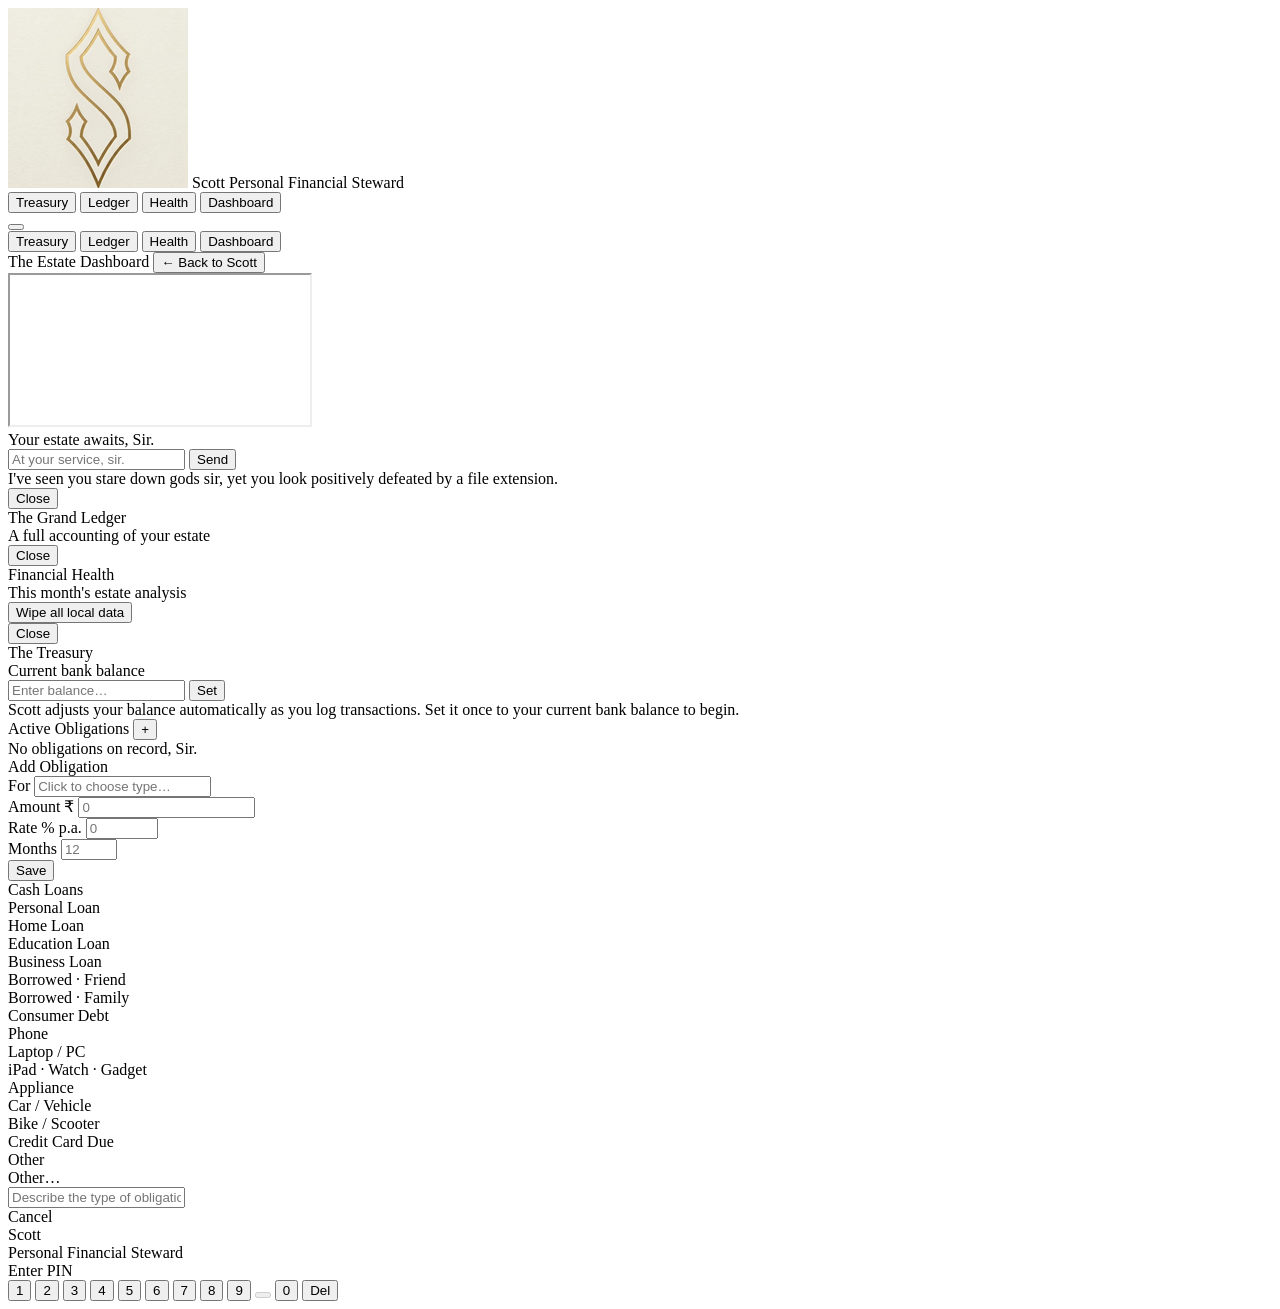
==== commit ee0b9820: "Update index.html" ====
--- a/index.html
+++ b/index.html
@@ -12,282 +12,10 @@
 <link rel="apple-touch-icon" href="apple-touch-icon.png">
 <title>Scott</title>
 <link href="https://fonts.googleapis.com/css2?family=Playfair+Display:ital,wght@0,400;0,600;0,700;1,400&family=EB+Garamond:ital,wght@0,400;0,500;1,400&display=swap" rel="stylesheet">
-<style>
-  :root{--parchment:#f5f0e8;--parchment-dark:#ede8dd;--ink:#0f0e0c;--ink-light:#3a3830;--ink-faint:#8a8678;--rule:#c8c0ae;--gold:#8B7355;}
-  *{margin:0;padding:0;box-sizing:border-box;-webkit-tap-highlight-color:transparent;}
-  html,body{height:100%;overflow:hidden;}
-  body{background:var(--parchment);color:var(--ink);font-family:'EB Garamond',Georgia,serif;display:flex;flex-direction:column;height:100dvh;overscroll-behavior:none;}
-  body::before{content:'';position:fixed;inset:0;background-image:repeating-linear-gradient(0deg,transparent,transparent 28px,rgba(0,0,0,0.018) 28px,rgba(0,0,0,0.018) 29px);pointer-events:none;z-index:0;}
-  header{padding:12px 16px;display:flex;align-items:center;justify-content:space-between;border-bottom:1px solid var(--rule);position:relative;z-index:1;flex-shrink:0;background:var(--parchment);}
-  .header-left{display:flex;align-items:center;gap:10px;}
-  .header-icon{width:32px;height:32px;border-radius:4px;object-fit:cover;}
-  .logo{font-family:'Playfair Display',Georgia,serif;font-size:22px;font-weight:700;letter-spacing:0.04em;}
-  .logo-sub{font-size:10px;letter-spacing:0.2em;text-transform:uppercase;color:var(--ink-faint);font-style:italic;display:none;}
-  @media(min-width:500px){.logo-sub{display:inline;margin-left:10px;}}
-  .ledger-btn{font-family:'EB Garamond',serif;font-size:11px;letter-spacing:0.15em;text-transform:uppercase;color:var(--ink-faint);background:none;border:none;cursor:pointer;padding:6px 0;border-bottom:1px solid transparent;transition:color 0.2s,border-color 0.2s;white-space:nowrap;}
-  .ledger-btn:hover{color:var(--ink);border-bottom-color:var(--ink);}
-
-  #chat{flex:1;overflow-y:auto;padding:20px 16px 8px;display:flex;flex-direction:column;gap:20px;position:relative;z-index:1;-webkit-overflow-scrolling:touch;}
-  @media(min-width:600px){#chat{padding:32px 40px 8px;gap:24px;}}
-  #chat::-webkit-scrollbar{width:0px;}#chat::-webkit-scrollbar-thumb{background:transparent;}.health-card::-webkit-scrollbar{width:0px;}.health-card::-webkit-scrollbar-thumb{background:transparent;}.ledger-card::-webkit-scrollbar{width:0px;}.ledger-card::-webkit-scrollbar-thumb{background:transparent;}html *{scrollbar-width:none;}
-  .msg{display:flex;flex-direction:column;max-width:88%;animation:fadeUp 0.3s ease;position:relative;}
-  @media(min-width:600px){.msg{max-width:72%;}}
-  @keyframes fadeUp{from{opacity:0;transform:translateY(8px);}to{opacity:1;transform:translateY(0);}}
-  .msg.scott{align-self:flex-start;}.msg.user{align-self:flex-end;align-items:flex-end;}
-  .msg-label{font-size:10px;letter-spacing:0.2em;text-transform:uppercase;color:var(--ink-faint);margin-bottom:5px;}
-  .msg-bubble{font-size:15px;line-height:1.7;color:var(--ink-light);}
-  @media(min-width:480px){.msg-bubble{font-size:16px;}}
-  .msg.scott .msg-bubble{font-style:italic;}.msg.user .msg-bubble{color:var(--ink);font-style:normal;}
-  .msg-rule{width:28px;height:1px;background:var(--rule);margin-top:8px;}
-  .msg.user .msg-rule{align-self:flex-end;}
-  /* ── UNDO BUTTON ── */
-  .undo-btn{position:absolute;right:0;top:0;font-family:'EB Garamond',serif;font-size:9px;letter-spacing:0.16em;text-transform:uppercase;color:var(--ink-faint);background:var(--parchment);border:1px solid var(--rule);padding:3px 9px;cursor:pointer;opacity:0;transition:opacity 0.18s ease;pointer-events:none;white-space:nowrap;}
-  .msg.user:hover .undo-btn,.msg.user.undo-visible .undo-btn{opacity:1;pointer-events:auto;}
-  .undo-btn:hover{color:#9b2c2c;border-color:#9b2c2c;}
-  .sync-badge{font-size:10px;letter-spacing:0.12em;text-transform:uppercase;margin-top:6px;color:var(--ink-faint);font-style:normal;}
-  .sync-badge.ok{color:var(--gold);}.sync-badge.err{color:#9b2c2c;}
-  .pillar-tag{display:inline-block;font-size:9px;letter-spacing:0.15em;text-transform:uppercase;padding:2px 7px;border:1px solid var(--rule);margin-bottom:5px;color:var(--ink-faint);font-style:normal;}
-  .pillar-tag.income{border-color:#4a7c59;color:#4a7c59;}.pillar-tag.expense{border-color:#9b2c2c;color:#9b2c2c;}
-  .pillar-tag.asset{border-color:#8B7355;color:#8B7355;}.pillar-tag.liability{border-color:#6b5b45;color:#6b5b45;}
-  .typing{display:flex;align-items:center;gap:5px;padding:4px 0;}
-  .typing span{width:4px;height:4px;border-radius:50%;background:var(--ink-faint);animation:blink 1.2s ease-in-out infinite;}
-  .typing span:nth-child(2){animation-delay:0.2s;}.typing span:nth-child(3){animation-delay:0.4s;}
-  @keyframes blink{0%,60%,100%{opacity:0.2;}30%{opacity:1;}}
-  footer{border-top:1px solid var(--rule);padding:12px 16px max(12px,env(safe-area-inset-bottom));position:relative;z-index:1;flex-shrink:0;background:var(--parchment);}
-  @media(min-width:600px){footer{padding:18px 40px 24px;}}
-  .input-row{display:flex;align-items:center;gap:10px;}
-  #input{flex:1;background:none;border:none;border-bottom:1px solid var(--rule);padding:10px 0;font-family:'EB Garamond',serif;font-size:16px;color:var(--ink);outline:none;transition:border-color 0.2s;min-width:0;}
-  #input::placeholder{color:var(--ink-faint);font-style:italic;}
-  #input:focus{border-bottom-color:var(--ink);}
-
-  #send-btn{background:none;border:none;font-family:'EB Garamond',serif;font-size:11px;letter-spacing:0.18em;text-transform:uppercase;color:var(--ink-faint);cursor:pointer;padding:10px 0;transition:color 0.2s;white-space:nowrap;flex-shrink:0;}
-  #send-btn:hover{color:var(--ink);}#send-btn:disabled{color:var(--rule);cursor:default;}
-  .input-hint{margin-top:7px;font-size:10px;color:var(--ink-faint);font-style:italic;display:none;}
-  @media(min-width:480px){.input-hint{display:block;}}
-  #ledger-panel{display:none;position:fixed;inset:0;z-index:100;background:rgba(15,14,12,0.6);backdrop-filter:blur(2px);}
-  #ledger-panel.open{display:flex;align-items:flex-end;justify-content:center;}
-  @media(min-width:600px){#ledger-panel.open{align-items:center;}}
-  .ledger-card{background:var(--parchment);border-top:1px solid var(--rule);width:100%;max-height:85vh;overflow-y:auto;padding:24px 20px 32px;position:relative;animation:slideUp 0.25s ease;border-radius:12px 12px 0 0;}
-  @media(min-width:600px){.ledger-card{border:1px solid var(--rule);width:580px;max-height:82vh;padding:40px;border-radius:0;animation:slideUpCenter 0.25s ease;}}
-  @keyframes slideUp{from{transform:translateY(100%);}to{transform:translateY(0);}}
-  @keyframes slideUpCenter{from{transform:translateY(16px);opacity:0;}to{transform:translateY(0);opacity:1;}}
-  .ledger-handle{width:36px;height:3px;background:var(--rule);border-radius:2px;margin:0 auto 18px;}
-  @media(min-width:600px){.ledger-handle{display:none;}}
-  .ledger-title{font-family:'Playfair Display',serif;font-size:20px;font-weight:600;margin-bottom:3px;}
-  .ledger-subtitle{font-size:11px;letter-spacing:0.18em;text-transform:uppercase;color:var(--ink-faint);margin-bottom:24px;font-style:italic;}
-  .ledger-close{position:absolute;top:18px;right:18px;background:none;border:none;font-family:'EB Garamond',serif;font-size:11px;letter-spacing:0.2em;text-transform:uppercase;color:var(--ink-faint);cursor:pointer;}
-  .pillar{margin-bottom:22px;}
-  .pillar-name{font-family:'Playfair Display',serif;font-size:14px;font-weight:600;border-bottom:1px solid var(--rule);padding-bottom:7px;margin-bottom:10px;display:flex;justify-content:space-between;align-items:baseline;}
-  .pillar-total{font-family:'EB Garamond',serif;font-size:13px;color:var(--gold);font-style:italic;}
-  .category-row{display:flex;justify-content:space-between;padding:4px 0 4px 14px;font-size:13px;color:var(--ink-light);border-bottom:1px dotted var(--parchment-dark);}
-  .category-name{font-style:italic;}.category-amount{color:var(--ink-faint);font-size:12px;}
-  .sub-row{display:flex;justify-content:space-between;padding:2px 0 2px 28px;font-size:12px;color:var(--ink-faint);}
-  .empty-ledger{font-style:italic;color:var(--ink-faint);font-size:14px;text-align:center;padding:20px 0;}
-
-  /* HEALTH BUTTON */
-  .health-btn{font-family:'EB Garamond',serif;font-size:11px;letter-spacing:0.15em;text-transform:uppercase;color:var(--ink-faint);background:none;border:none;cursor:pointer;padding:6px 0 6px 14px;border-bottom:1px solid transparent;transition:color 0.2s,border-color 0.2s;white-space:nowrap;}
-  .health-btn:hover{color:var(--ink);border-bottom-color:var(--ink);}
-  .header-right{display:flex;align-items:center;gap:14px;}
-
-  /* HEALTH PANEL */
-  #health-panel{display:none;position:fixed;inset:0;z-index:100;background:rgba(15,14,12,0.6);backdrop-filter:blur(2px);}
-  #health-panel.open{display:flex;align-items:flex-end;justify-content:center;}
-  @media(min-width:600px){#health-panel.open{align-items:center;}}
-  .health-card{background:var(--parchment);border-top:1px solid var(--rule);width:100%;max-height:88vh;overflow-y:auto;padding:24px 20px 36px;position:relative;animation:slideUp 0.25s ease;border-radius:12px 12px 0 0;}
-  @media(min-width:600px){.health-card{border:1px solid var(--rule);width:600px;max-height:84vh;padding:40px;border-radius:0;animation:slideUpCenter 0.25s ease;}}
-  .health-handle{width:36px;height:3px;background:var(--rule);border-radius:2px;margin:0 auto 18px;}
-  @media(min-width:600px){.health-handle{display:none;}}
-  .health-close{position:absolute;top:18px;right:18px;background:none;border:none;font-family:'EB Garamond',serif;font-size:11px;letter-spacing:0.2em;text-transform:uppercase;color:var(--ink-faint);cursor:pointer;}
-  .health-title{font-family:'Playfair Display',serif;font-size:20px;font-weight:600;margin-bottom:3px;}
-  .health-subtitle{font-size:11px;letter-spacing:0.18em;text-transform:uppercase;color:var(--ink-faint);margin-bottom:24px;font-style:italic;}
-
-  /* SCORE RING */
-  .score-section{display:flex;align-items:center;gap:24px;margin-bottom:28px;padding-bottom:24px;border-bottom:1px solid var(--rule);}
-  .score-ring{flex-shrink:0;width:80px;height:80px;position:relative;}
-  .score-ring svg{width:80px;height:80px;transform:rotate(-90deg);}
-  .score-ring circle{fill:none;stroke-width:6;}
-  .score-ring .track{stroke:var(--rule);}
-  .score-ring .fill{stroke:var(--gold);stroke-linecap:round;transition:stroke-dashoffset 0.8s ease;}
-  .score-num{position:absolute;inset:0;display:flex;flex-direction:column;align-items:center;justify-content:center;}
-  .score-num span{font-family:'Playfair Display',serif;font-size:22px;font-weight:700;line-height:1;}
-  .score-num small{font-size:9px;letter-spacing:0.12em;text-transform:uppercase;color:var(--ink-faint);}
-  .score-info{flex:1;}
-  .score-label{font-family:'Playfair Display',serif;font-size:15px;font-weight:600;margin-bottom:4px;}
-  .score-desc{font-size:13px;color:var(--ink-faint);font-style:italic;line-height:1.5;}
-  .inv-level{display:inline-block;font-size:9px;letter-spacing:0.18em;text-transform:uppercase;padding:2px 8px;border:1px solid var(--gold);color:var(--gold);margin-top:6px;}
-
-  /* ALLOCATION BARS */
-  .alloc-section{margin-bottom:24px;}
-  .alloc-title{font-family:'Playfair Display',serif;font-size:14px;font-weight:600;margin-bottom:14px;}
-  .alloc-row{margin-bottom:14px;}
-  .alloc-top{display:flex;justify-content:space-between;align-items:baseline;margin-bottom:5px;}
-  .alloc-name{font-size:12px;letter-spacing:0.12em;text-transform:uppercase;color:var(--ink-light);}
-  .alloc-nums{font-size:12px;color:var(--ink-faint);font-style:italic;}
-  .alloc-nums .actual{color:var(--ink);}
-  .bar-track{height:4px;background:var(--parchment-dark);border-radius:2px;position:relative;}
-  .bar-fill{height:4px;border-radius:2px;transition:width 0.6s ease;max-width:100%;}
-  .bar-fill.needs{background:#4a7c59;}
-  .bar-fill.wants{background:#8B7355;}
-  .bar-fill.savings{background:#5b7fa6;}
-  .bar-fill.investing{background:#7c5b8b;}
-  .bar-fill.over{background:#9b2c2c;}
-  .bar-target{position:absolute;top:-2px;width:2px;height:8px;background:var(--ink-faint);border-radius:1px;}
-  .alloc-warning{font-size:11px;margin-top:4px;font-style:italic;}
-  .alloc-warning.soft{color:#8B7355;}.alloc-warning.strong{color:#9b2c2c;}
-
-  /* PILLAR SCORES */
-  .scores-section{margin-bottom:24px;}
-  .scores-title{font-family:'Playfair Display',serif;font-size:14px;font-weight:600;margin-bottom:14px;}
-  .score-grid{display:grid;grid-template-columns:1fr 1fr;gap:12px;}
-  .score-cell{padding:12px;border:1px solid var(--rule);}
-  .score-cell-name{font-size:9px;letter-spacing:0.18em;text-transform:uppercase;color:var(--ink-faint);margin-bottom:6px;}
-  .score-cell-val{font-family:'Playfair Display',serif;font-size:24px;font-weight:700;}
-  .score-cell-val.great{color:#4a7c59;}.score-cell-val.good{color:var(--gold);}.score-cell-val.warn{color:#8B7355;}.score-cell-val.poor{color:#9b2c2c;}
-  .score-cell-label{font-size:10px;color:var(--ink-faint);font-style:italic;margin-top:2px;}
-
-  /* INSIGHTS */
-  .insights-section{}
-  .insights-title{font-family:'Playfair Display',serif;font-size:14px;font-weight:600;margin-bottom:12px;}
-  .insight-item{padding:10px 0;border-bottom:1px dotted var(--parchment-dark);font-size:13px;color:var(--ink-light);font-style:italic;line-height:1.5;}
-  .insight-item:last-child{border-bottom:none;}
-  .insight-item.positive{color:#4a7c59;}.insight-item.caution{color:#8B7355;}.insight-item.alert{color:#9b2c2c;}
-  .no-data{font-style:italic;color:var(--ink-faint);font-size:14px;text-align:center;padding:20px 0;}
-
-
-  /* TREASURY */
-  .treasury-display{font-family:'EB Garamond',serif;font-size:11px;color:var(--ink-faint);letter-spacing:0.06em;cursor:pointer;padding:4px 0;border-bottom:1px dotted transparent;transition:color 0.2s,border-color 0.2s;white-space:nowrap;}
-  .treasury-display:hover{color:var(--gold);border-bottom-color:var(--gold);}
-  .treasury-modal{display:none;position:fixed;inset:0;z-index:150;background:rgba(15,14,12,0.72);backdrop-filter:blur(3px);align-items:flex-end;justify-content:center;}
-  @media(min-width:520px){.treasury-modal{align-items:center;}}
-  .treasury-modal.open{display:flex;}
-  .treasury-box{background:var(--parchment);border:1px solid var(--rule);border-bottom:none;padding:0;width:min(480px,100vw);position:relative;max-height:92vh;overflow-y:auto;border-radius:2px 2px 0 0;}
-  @media(min-width:520px){.treasury-box{border-bottom:1px solid var(--rule);border-radius:2px;max-height:88vh;}}
-  /* Balance section */
-  .tbox-balance{padding:22px 22px 16px;}
-  .treasury-box-title{font-family:'Playfair Display',serif;font-size:17px;font-weight:600;margin-bottom:3px;}
-  .treasury-box-sub{font-size:10px;letter-spacing:0.15em;text-transform:uppercase;color:var(--ink-faint);font-style:italic;margin-bottom:14px;}
-  .treasury-box-close{position:absolute;top:14px;right:16px;background:none;border:none;font-size:10px;letter-spacing:0.2em;text-transform:uppercase;color:var(--ink-faint);cursor:pointer;}
-  .treasury-input-row{display:flex;gap:10px;align-items:flex-end;}
-  .treasury-input{flex:1;background:none;border:none;border-bottom:1px solid var(--rule);padding:6px 0;font-family:'EB Garamond',serif;font-size:18px;color:var(--ink);outline:none;}
-  .treasury-input:focus{border-bottom-color:var(--ink);}
-  .treasury-save{background:none;border:none;font-family:'EB Garamond',serif;font-size:10px;letter-spacing:0.2em;text-transform:uppercase;color:var(--ink-faint);cursor:pointer;padding:6px 0;transition:color 0.2s;white-space:nowrap;}
-  .treasury-save:hover{color:var(--ink);}
-  .treasury-note{font-size:11px;color:var(--ink-faint);font-style:italic;margin-top:10px;line-height:1.5;}
-  /* Obligations section */
-  .loan-section{border-top:1px solid var(--rule);}
-  .loan-section-hdr{display:flex;justify-content:space-between;align-items:center;padding:14px 22px 10px;}
-  .loan-section-title{font-family:'Playfair Display',serif;font-size:13px;font-weight:600;}
-  .loan-section-total{font-size:11px;color:var(--ink-faint);font-style:italic;}
-  .loan-add-btn{background:none;border:1px solid var(--rule);width:24px;height:24px;border-radius:50%;font-size:18px;line-height:1;color:var(--ink-faint);cursor:pointer;display:flex;align-items:center;justify-content:center;transition:all 0.18s;flex-shrink:0;}
-  .loan-add-btn:hover{border-color:var(--gold);color:var(--gold);}
-  #treasury-loans-list{padding:0 0 6px;}
-  .no-loans-note{font-size:12px;color:var(--ink-faint);font-style:italic;padding:8px 22px 14px;}
-  /* Loan card */
-  .loan-item{border-top:1px dotted var(--rule);transition:background 0.15s;}
-  .loan-item:first-child{border-top:none;}
-  .loan-item.expanded .loan-chevron{transform:rotate(90deg);}
-  .loan-item.loan-complete{opacity:0.55;}
-  .loan-item-header{display:flex;align-items:center;gap:10px;padding:11px 22px 8px;cursor:pointer;user-select:none;}
-  .loan-item-header:hover{background:var(--parchment-dark);}
-  .loan-item-left{flex:1;min-width:0;}
-  .loan-item-name{font-family:'Playfair Display',serif;font-size:14px;color:var(--ink);white-space:nowrap;overflow:hidden;text-overflow:ellipsis;}
-  .loan-item-type{font-size:10px;letter-spacing:0.1em;text-transform:uppercase;color:var(--ink-faint);margin-top:1px;}
-  .loan-item-right{text-align:right;flex-shrink:0;}
-  .loan-item-emi{font-family:'Playfair Display',serif;font-size:14px;color:var(--ink);}
-  .loan-emi-mo{font-size:10px;color:var(--ink-faint);font-family:'EB Garamond',serif;}
-  .loan-item-outstanding{font-size:11px;color:#9b1c1c;margin-top:1px;}
-  .loan-settled{color:#4a7c59;font-size:12px;}
-  .loan-chevron{font-size:18px;color:var(--ink-faint);transition:transform 0.2s;flex-shrink:0;line-height:1;}
-  .loan-progress-bar{height:2px;background:var(--parchment-dark);margin:0 22px 2px;}
-  .loan-progress-fill{height:100%;background:var(--gold);transition:width 0.4s;}
-  /* Detail panel */
-  .loan-detail{padding:12px 22px 14px;background:var(--parchment-dark);border-top:1px dotted var(--rule);}
-  .ld-grid{display:grid;grid-template-columns:1fr 1fr;gap:4px 16px;margin-bottom:12px;}
-  .ld-k{font-size:11px;color:var(--ink-faint);font-style:italic;}
-  .ld-v{font-size:12px;color:var(--ink);}
-  .ld-actions{display:flex;gap:8px;flex-wrap:wrap;}
-  .loan-emi-btn{font-family:'EB Garamond',serif;font-size:10px;letter-spacing:0.14em;text-transform:uppercase;color:var(--gold);background:none;border:1px solid var(--gold);padding:4px 12px;cursor:pointer;transition:all 0.18s;}
-  .loan-emi-btn:hover{background:var(--gold);color:var(--parchment);}
-  .loan-edit-btn,.loan-del-btn{font-family:'EB Garamond',serif;font-size:10px;letter-spacing:0.12em;text-transform:uppercase;background:none;border:1px solid var(--rule);padding:4px 10px;cursor:pointer;transition:all 0.18s;color:var(--ink-faint);}
-  .loan-edit-btn:hover{border-color:var(--ink);color:var(--ink);}
-  .loan-del-btn:hover{border-color:#9b2c2c;color:#9b2c2c;}
-  /* Add / Edit form — single bar layout */
-  #loan-add-form{display:none;border-top:1px solid var(--rule);background:var(--parchment);}
-  .lf-bar{display:flex;align-items:stretch;gap:0;border-bottom:1px solid var(--rule);position:relative;}
-  .lf-bar-field{display:flex;flex-direction:column;justify-content:flex-end;padding:10px 10px 8px;border-right:1px solid var(--rule);flex:1;min-width:0;}
-  .lf-bar-field:last-of-type{border-right:none;}
-  .lf-label{font-size:9px;letter-spacing:0.15em;text-transform:uppercase;color:var(--ink-faint);margin-bottom:4px;white-space:nowrap;}
-  .lf-input{background:none;border:none;padding:0;font-family:'EB Garamond',serif;font-size:15px;color:var(--ink);outline:none;width:100%;}
-  .lf-input::placeholder{color:var(--rule);}
-  .lf-bar-field.lf-note-field{flex:2.2;}
-  /* Circular save button */
-  .lf-save-circle{width:46px;height:46px;border-radius:50%;background:#0f0e0c;color:#f0ebe0;border:none;font-family:'EB Garamond',serif;font-size:9px;letter-spacing:0.14em;text-transform:uppercase;cursor:pointer;flex-shrink:0;margin:auto 10px;transition:opacity 0.18s;line-height:1.3;}
-  .lf-save-circle:hover{opacity:0.75;}
-  /* Preview strip */
-  #lf-preview{font-size:12px;color:var(--ink);background:var(--parchment-dark);padding:8px 14px;display:flex;gap:16px;flex-wrap:wrap;border-bottom:1px dotted var(--rule);}
-  .lf-pre-row{display:flex;gap:5px;}
-  .lf-pre-row b{font-style:italic;color:var(--ink-faint);font-weight:400;}
-  #lf-rate-row{display:flex;}
-  /* Type panel — opens below bar on For focus */
-  #lf-type-panel{display:none;padding:12px 14px 12px;border-bottom:1px solid var(--rule);background:var(--parchment-dark);}
-  .lt-section-label{font-size:9px;letter-spacing:0.18em;text-transform:uppercase;color:var(--ink-faint);width:100%;margin:10px 0 6px;display:block;}
-  .lt-section-label:first-child{margin-top:0;}
-  .lt-chips{display:flex;flex-wrap:wrap;gap:5px;}
-  /* Chips — bordered score-box style */
-  .lt-chip{font-family:'EB Garamond',serif;font-size:12px;letter-spacing:0.04em;background:var(--parchment);color:var(--ink);border:1px solid var(--rule);padding:5px 11px;cursor:pointer;transition:all 0.15s;user-select:none;line-height:1.5;white-space:nowrap;}
-  .lt-chip:hover{border-color:var(--ink);background:var(--parchment-dark);}
-  .lt-chip.selected{border-color:#0f0e0c;background:#0f0e0c;color:#f0ebe0;}
-  /* Other free-type */
-  #lf-other-input{display:none;margin-top:10px;}
-  #lf-other-text{background:none;border:none;border-bottom:1px solid var(--rule);padding:4px 0;font-family:'EB Garamond',serif;font-size:14px;color:var(--ink);outline:none;width:100%;}
-  #lf-other-text::placeholder{color:var(--rule);}
-  /* Cancel */
-  .lf-cancel-link{display:block;text-align:center;font-family:'EB Garamond',serif;font-size:10px;letter-spacing:0.14em;text-transform:uppercase;color:var(--ink-faint);cursor:pointer;padding:8px 0;border-top:1px dotted var(--rule);}
-  .lf-cancel-link:hover{color:var(--ink);}
-  #lf-title{font-family:'Playfair Display',serif;font-size:12px;font-weight:600;padding:10px 14px 0;color:var(--ink-faint);letter-spacing:0.04em;}
-  /* Loan name hover tooltip */
-  .loan-item-name{font-family:'Playfair Display',serif;font-size:14px;color:var(--ink);white-space:nowrap;overflow:hidden;text-overflow:ellipsis;position:relative;transition:color 0.15s;}
-  .loan-item-header:hover .loan-item-name{color:var(--gold);}
-  .loan-name-tip{display:none;position:absolute;left:0;top:100%;margin-top:4px;background:#0f0e0c;color:#f0ebe0;font-family:'EB Garamond',serif;font-size:11px;padding:5px 10px;white-space:nowrap;z-index:20;letter-spacing:0.04em;pointer-events:none;}
-  .loan-item-header:hover .loan-name-tip{display:block;}
-
-
-  .health-reset-btn{display:block;width:100%;text-align:center;margin-top:28px;padding-top:18px;border-top:1px dotted var(--rule);background:none;border-left:none;border-right:none;border-bottom:none;font-family:'EB Garamond',serif;font-size:10px;letter-spacing:0.18em;text-transform:uppercase;color:var(--ink-faint);cursor:pointer;opacity:0.5;transition:opacity 0.2s,color 0.2s;}
-  .health-reset-btn:hover{opacity:1;color:#9b2c2c;}
-
-  /* ── PIN LOCK ───────────────────────────────────────────────────────── */
-  #pin-screen{position:fixed;inset:0;z-index:500;background:var(--parchment);display:flex;flex-direction:column;align-items:center;justify-content:center;gap:0;transition:opacity 0.4s ease;}
-  #pin-screen.hiding{opacity:0;pointer-events:none;}
-  .pin-logo{font-family:'Playfair Display',serif;font-size:28px;font-weight:700;letter-spacing:0.06em;margin-bottom:6px;}
-  .pin-sub{font-size:10px;letter-spacing:0.22em;text-transform:uppercase;color:var(--ink-faint);font-style:italic;margin-bottom:40px;}
-  .pin-prompt{font-size:13px;letter-spacing:0.15em;text-transform:uppercase;color:var(--ink-faint);margin-bottom:20px;}
-  .pin-dots{display:flex;gap:14px;margin-bottom:36px;}
-  .pin-dot{width:10px;height:10px;border-radius:50%;border:1px solid var(--rule);background:transparent;transition:background 0.15s,border-color 0.15s;}
-  .pin-dot.filled{background:var(--ink);border-color:var(--ink);}
-  .pin-dot.error{background:#9b2c2c;border-color:#9b2c2c;}
-  .pin-pad{display:grid;grid-template-columns:repeat(3,64px);grid-template-rows:repeat(4,64px);gap:10px;}
-  .pin-key{width:64px;height:64px;border-radius:50%;border:1px solid var(--rule);background:none;font-family:'EB Garamond',serif;font-size:20px;color:var(--ink);cursor:pointer;transition:background 0.15s,transform 0.1s;display:flex;align-items:center;justify-content:center;-webkit-tap-highlight-color:transparent;}
-  .pin-key:active{background:var(--parchment-dark);transform:scale(0.94);}
-  .pin-key.del{font-size:14px;letter-spacing:0.08em;color:var(--ink-faint);}
-  .pin-key.empty{border:none;cursor:default;}
-  .pin-error{font-size:11px;color:#9b2c2c;letter-spacing:0.12em;text-transform:uppercase;height:16px;margin-top:-24px;margin-bottom:12px;}
-  .pin-set-note{font-size:11px;color:var(--ink-faint);font-style:italic;margin-top:20px;text-align:center;max-width:220px;line-height:1.6;}
-
-  /* ── WELCOME SPLASH ─────────────────────────────────────────────────── */
-  #welcome{position:absolute;inset:0;display:flex;flex-direction:column;align-items:center;justify-content:center;pointer-events:none;z-index:0;transition:opacity 0.5s ease;}
-  #welcome.gone{opacity:0;}
-  .welcome-greeting{font-family:'Playfair Display',serif;font-size:clamp(22px,5vw,32px);font-weight:600;color:var(--ink);letter-spacing:0.02em;text-align:center;line-height:1.3;}
-  .welcome-sub{font-size:12px;letter-spacing:0.2em;text-transform:uppercase;color:var(--ink-faint);font-style:italic;margin-top:10px;text-align:center;}
-
-  /* ── POLISH ─────────────────────────────────────────────────────────── */
-  #chat{position:relative;}
-  .msg-bubble{white-space:pre-line;}
-  .ledger-card,.health-card{scrollbar-width:none;}
-  .health-card{padding-bottom:80px;}
-
-</style>
+<link rel="stylesheet" href="scott.css">
 </head>
 <body>
+
 <header>
   <div class="header-left">
     <img class="header-icon" src="apple-touch-icon.png" alt="S">
@@ -295,12 +23,34 @@
     <span class="logo-sub">Personal Financial Steward</span>
   </div>
   <div class="header-right">
-    <button class="ledger-btn" onclick="openTreasury()" id="treasury-display">Treasury</button>
+    <button class="ledger-btn" onclick="openTreasury()">Treasury</button>
     <button class="ledger-btn" onclick="openLedger()">Ledger</button>
     <button class="health-btn" onclick="openHealth()">Health</button>
-    <button class="ledger-btn" onclick="window.open('dashboard.html','_blank')" style="color:var(--gold);border-bottom-color:var(--gold);">Dashboard</button>
+    <button class="ledger-btn" onclick="openDashboard()" style="color:var(--gold);">Dashboard</button>
+  </div>
+  <!-- Hamburger — mobile only -->
+  <button id="mob-menu-btn" onclick="toggleMobNav()" aria-label="Menu">
+    <span class="ham-bar"></span>
+    <span class="ham-bar"></span>
+    <span class="ham-bar"></span>
+  </button>
+  <!-- Dropdown -->
+  <div id="mob-nav">
+    <button class="mob-nav-item" onclick="openTreasury();closeMobNav()">Treasury</button>
+    <button class="mob-nav-item" onclick="openLedger();closeMobNav()">Ledger</button>
+    <button class="mob-nav-item" onclick="openHealth();closeMobNav()">Health</button>
+    <button class="mob-nav-item gold" onclick="openDashboard();closeMobNav()">Dashboard</button>
   </div>
 </header>
+
+<!-- In-app Dashboard overlay -->
+<div id="dashboard-overlay">
+  <div id="dashboard-overlay-bar">
+    <span id="dashboard-overlay-title">The Estate Dashboard</span>
+    <button id="dashboard-overlay-close" onclick="closeDashboard()">← Back to Scott</button>
+  </div>
+  <iframe id="dashboard-frame" src="" title="Dashboard"></iframe>
+</div>
 
 <div id="chat">
   <div id="welcome">
@@ -308,14 +58,15 @@
     <div class="welcome-sub">Your estate awaits, Sir.</div>
   </div>
 </div>
+
 <footer>
   <div class="input-row">
     <input id="input" type="text" placeholder="At your service, sir." autocomplete="off"/>
-
     <button id="send-btn" onclick="handleSend()">Send</button>
   </div>
-  <div class="input-hint">I’ve seen you stare down gods sir, yet you look positively defeated by a file extension.</div>
+  <div class="input-hint">I've seen you stare down gods sir, yet you look positively defeated by a file extension.</div>
 </footer>
+
 <div id="ledger-panel">
   <div class="ledger-card">
     <div class="ledger-handle"></div>
@@ -325,1852 +76,6 @@
     <div id="ledger-body"></div>
   </div>
 </div>
-<script>
-
-const APPS_SCRIPT_URL="https://script.google.com/macros/s/AKfycbzuHpab64FUO9QCuJsuHABQISn3kXd2czdyp6xKM_30ThMiJbVCdSwgUKHoRqEZd5-M/exec";
-const ledger={income:{},expenses:{},assets:{},liabilities:{}};
-const TYPE_TO_PILLAR={income:"income",expense:"expenses",asset:"assets",liability:"liabilities"};
-
-function parseAmount(text){
-  const t=text.toLowerCase().replace(/,/g,'');
-  const mults=[[/(\d+(?:\.\d+)?)\s*crore/,10000000],[/(\d+(?:\.\d+)?)\s*cr\b/,10000000],[/(\d+(?:\.\d+)?)\s*lakh/,100000],[/(\d+(?:\.\d+)?)\s*lac\b/,100000],[/(\d+(?:\.\d+)?)\s*[Ll]\b(?!\s*(?:months?|mo|years?|yr))/,100000],[/(\d+(?:\.\d+)?)\s*million/,1000000],[/(\d+(?:\.\d+)?)\s*m\b/,1000000],[/(\d+(?:\.\d+)?)\s*thousand/,1000],[/(\d+(?:\.\d+)?)\s*k\b/,1000]];
-  for(const[re,m]of mults){const x=t.match(re);if(x)return Math.round(parseFloat(x[1])*m);}
-  const slangs=[/set\s+(?:me\s+)?back\s+[₹$]?\s*(\d+(?:\.\d+)?)/,/shell(?:ed)?\s+out\s+[₹$]?\s*(\d+(?:\.\d+)?)/,/came\s+to\s+[₹$]?\s*(\d+(?:\.\d+)?)/,/cost(?:s|ed)?\s+(?:me\s+)?[₹$]?\s*(\d+(?:\.\d+)?)/,/dropped\s+[₹$]?\s*(\d+(?:\.\d+)?)/,/blew\s+[₹$]?\s*(\d+(?:\.\d+)?)/,/forked\s+out\s+[₹$]?\s*(\d+(?:\.\d+)?)/,/coughed\s+up\s+[₹$]?\s*(\d+(?:\.\d+)?)/,/in\s+the\s+hole\s+(?:for\s+)?[₹$]?\s*(\d+(?:\.\d+)?)/,/(\d+(?:\.\d+)?)\s+in\s+the\s+hole/,/(?:sent|transferred|wired|gave)\s+(?:me\s+)?[₹$]?\s*(\d+(?:\.\d+)?)/,/[₹$]?\s*(\d+(?:\.\d+)?)\s+purchase/,/loan\s+of\s+[₹$]?\s*(\d+(?:\.\d+)?)/,/borrowed\s+[₹$]?\s*(\d+(?:\.\d+)?)/];
-  for(const re of slangs){const x=t.match(re);if(x)return Math.round(parseFloat(x[1]));}
-  // contextual pattern — but skip tiny numbers (1-9) to avoid "for 2 people" grabbing 2 instead of the real amount
-  const pa=t.match(/\b(?:for|at|worth|of|costing|paid|spent|received|got|send|sent)\s+[₹$]?\s*(\d+(?:\.\d+)?)\b/);
-  if(pa&&parseFloat(pa[1])>=10)return Math.round(parseFloat(pa[1]));
-  const cn=t.match(/[₹$]\s*(\d+(?:\.\d+)?)/);
-  if(cn)return Math.round(parseFloat(cn[1]));
-  const all=[...t.matchAll(/\b(\d+(?:\.\d+)?)\b/g)].map(m=>parseFloat(m[1])).filter(n=>n>0);
-  if(!all.length)return null;
-  return Math.round(Math.max(...all));
-}
-function buildNote(text){
-  let t=text.replace(/^scott[,.\s]*/i,'').replace(/\b(i\s+)?(bought|purchased|got|received|paid|spent|earned|ordered|grabbed|picked\s+up|gave|tipped|donated|subscribed|renewed|recharged|filled|ate|dined|swiped|shed|bagged|won|invested\s+in|put\s+into|dropped|shelled\s+out|blew|forked\s+out|coughed\s+up|took\s+a?\s+loan\s+of?|borrowed|sold|used|sent|transferred|wired)\s*/i,'').replace(/set\s+(?:me\s+)?back\s+/i,'').replace(/shell(?:ed)?\s+out\s+/i,'').replace(/came\s+to\s+/i,'').replace(/\b(?:for|at|worth|costing)\s+[₹$]?[\d,.]+\s*(?:crore|cr|lakh|lac|million|thousand|k)?\b/gi,'').replace(/[₹$][\d,.]+\s*(?:crore|cr|lakh|lac|million|thousand|k)?\b/gi,'').replace(/\b[\d,.]+\s*(?:crore|cr|lakh|lac|million|thousand|k)\b/gi,'').replace(/\b\d+(?:\.\d+)?\b/g,'').replace(/\b(a|an|the|some|few|my|his|her|their|our|me|old|new|that|this)\b/gi,'').replace(/\s{2,}/g,' ').trim();
-  // Strip leading prepositions: 'for gym' → 'gym', 'on clothes' → 'clothes'
-  t = t.replace(/^(for|on|at|of|from|to|in|with)\s+/i, '').trim();
-  return t||text.replace(/^scott[,.\s]*/i,'').trim();
-}
-function splitClauses(text){
-  const parts=text.split(/\s+but\s+|\s+and\s+also\s+|\s+also\s+|\s+meanwhile\s+|\s+while\s+/i);
-  if(parts.length>1&&parts.every(p=>p.trim().length>3))return parts.map(p=>p.trim());
-  return[text];
-}
-const CONSUMED_SERVICES=/\b(gym\s*membership|membership|subscription|insurance|haircut|salon|massage|spa|consultation|class|course|coaching|tuition|recharge|ticket|pass|entry\s*fee|service\s*charge|maintenance\s*fee|annual\s*fee|processing\s*fee)\b/i;
-const OWNED_THINGS=/\b(shares?|stocks?|equity|mutual\s*fund|mf\b|sip\b|elss|index\s*fund|etf\b|bitcoin|btc|ethereum|eth|crypto|nft|property|land|plot|flat|house|apartment|villa|bungalow|real\s*estate|gold|silver|sgb|sovereign\s*gold|digital\s*gold|fixed\s*deposit|fd\b|recurring\s*deposit|rd\b|ppf|nps|epf|scooter|motorcycle|activa|splendor|two\s*wheeler|car\b|suv|sedan|four\s*wheeler|vehicle|automobile|laptop|macbook|computer|desktop|ipad|tablet|iphone|smartphone|mobile\s*phone|phone\b|android|samsung|oneplus|pixel\b|refrigerator|washing\s*machine|air\s*conditioner|television|tv\b|furniture|sofa|bed|mattress|watch|jewellery|jewelry|ring|necklace|bracelet|camera|drone|monitor|headphones|airpods|earbuds)\b/i;
-const CONSUMED_THINGS=/\b(petrol|diesel|fuel|cng|groceries|grocery|vegetables|veggies|fruits|milk|eggs|bread|bananas?|chai|tea|coffee|snack|biscuit|pizza|burger|biryani|dosa|meal|lunch|dinner|breakfast|dining|eating\s*out|rent\b|electricity|water\s*bill|gas\s*cylinder|lpg|internet|wifi|broadband|mobile\s*bill|postpaid|prepaid|recharge|netflix|neflix|spotfy|hotstar|amazon\s*prime|youtube\s*premium|medicine|capsule|pharmacy|uber|ola|rapido|auto\s*fare|cab\s*fare|metro|bus\s*fare|train\s*fare|flight\s*ticket|toll|parking|donation|charity|school\s*fee|college\s*fee|exam\s*fee|outing|picnic|subscription\s*for)\b/i;
-const LIABILITY_SIGNALS=/\b(emi\b|home\s*loan|car\s*loan|personal\s*loan|education\s*loan|business\s*loan|credit\s*card|cc\s*bill|cc\s*due|mortgage|loan\s*repayment|borrowed|owe\b|debt\b|outstanding|simpl\b|lazypay|bnpl|buy\s*now\s*pay\s*later|amazon\s*pay\s*later|flipkart\s*pay\s*later|zomato\s*pay\s*later|olamoney\s*postpaid|paytm\s*postpaid|slice\b|kreditbee|cashe\b|niro\b|in\s*the\s*hole|took\s*a\s*loan|take\s*a\s*loan|took\s*loan|got\s*a\s*loan|got\s*loan|took\s*out\s*a?\s*loan|used\s*(my\s*)?credit\s*card|loan\s*from|lent\s*me|lend\s*me|on\s*(no[\s-]cost|zero[\s-]cost|0%)\s*emi|no[\s-]cost\s*emi|zero[\s-]cost\s*emi|two[\s-]wheeler\s*loan|bike\s*loan|scooter\s*loan|gold\s*loan|medical\s*loan|travel\s*loan|overdraft|no\s*cost\s*emi)\b/i;
-const LIQUIDATION_VERBS=/\b(sold|redeemed|withdrew|liquidated|cashed\s*out|encashed|sold\s*off)\b/i;
-const INCOME_SIGNALS=/\b(salary|salry|stipend|bonus|dividend|interest\s*received|rent\s*received|royalty|pension|commission|freelance|consulting\s*fee|project\s*payment|tax\s*refund|cashback|gift\s*money|birthday\s*money|reimbursement|prize|reward|got\s*paid|credited|sent\s*me|wired\s*me|transferred\s*to\s*me|gave\s*me|dad\s*sent|mom\s*sent|friend\s*sent|bhai\s*sent|client\s*paid|client\s*sent|employer\s*paid|raise|increment|appraisal\s*hike|salary\s*hike|income)\b/i;
-const EXPENSE_SLANG=/\b(spent|paid\s*for|swiped|shelled?\s*out|forked\s*out|coughed\s*up|blew\b|set\s*me\s*back|came\s*to|shell\s*out|donated|subscribed|recharged|tipped|gave\s*away|splurged|burned|dropped\s*on|wasted\s*on)\b/i;
-function detectType(text){
-  const t=text.toLowerCase();
-  const hasAmt=!!parseAmount(text);
-
-  // Repair/maintenance signals — prevent OWNED_THINGS from triggering asset
-  const REPAIR=/\b(repair|fix(?:ing|ed)?|service|servicing|maintenance|replaced|broke|broken|damage|patch)\b/i;
-
-  // EMI/loan PAYMENT is an expense — must beat LIABILITY_SIGNALS
-  if(/\b(paid|paying|pay|cleared|repaid|repaying)\s*(my\s*|the\s*)?(emi|instalment|installment|loan\s*(repayment|emi|payment)|credit\s*card\s*(bill|due|payment)|cc\s*(bill|due|payment)|home\s*loan\s*emi|car\s*loan\s*emi|personal\s*loan\s*emi)\b/i.test(t)) return 'expense';
-
-  // Liability always before income/expense checks
-  if(LIABILITY_SIGNALS.test(t))return"liability";
-  if(LIQUIDATION_VERBS.test(t))return"income";
-  
-  // Income signals — must beat "paid/gave" verb checks below
-  if(INCOME_SIGNALS.test(t))return"income";
-  
-  // "gave me" pattern (Mom gave me / friend gave me) = income
-  if(/\bgave\s+me\b/.test(t)&&hasAmt)return"income";
-  
-  // Gym/fitness standalone
-  if(/\b(gym|fitness|yoga|zumba|pilates|crossfit|workout)\b/.test(t)&&hasAmt)return"expense";
-  
-  // Investment keywords
-  if(/\b(invest(?:ed|ing|ment)?|sip\b|portfolio|mutual\s*funds?|stocks?|crypto|gold\b|fd\b|ppf\b|nps\b)\b/.test(t)&&hasAmt&&!LIABILITY_SIGNALS.test(t))return"asset";
-  
-  // Consumed services
-  if(CONSUMED_SERVICES.test(t))return"expense";
-  
-  // Owned things — but NOT if "repair/service" context (phone repair ≠ buying a phone)
-  if(OWNED_THINGS.test(t)&&!CONSUMED_THINGS.test(t)&&!REPAIR.test(t))return"asset";
-  if(CONSUMED_THINGS.test(t))return"expense";
-  if(EXPENSE_SLANG.test(t))return"expense";
-  
-  // "paid" is tricky — "client paid [me]" = income, "I paid" = expense
-  if(/\bclient\s+paid\b/.test(t))return"income";
-  
-  // Gift-giving context — "gift for X", "birthday gift", "present for"
-  if(/\b(gift\s+for|birthday\s+gift|present\s+for|anniversary\s+gift|wedding\s+gift|gifted\s+to)\b/.test(t)&&hasAmt)return"expense";
-  
-  // Expense verbs — but "got a raise/bonus/salary/commission" should NOT be expense
-  const INCOME_NOUNS=/\b(raise|raise|increment|salary|bonus|dividend|commission|cashback|refund|reward|prize|gift|tip\s+received)\b/i;
-  if(/\b(bought|purchased|paid|gave|ordered|grabbed|ate|dined)\b/.test(t)&&!INCOME_SIGNALS.test(t))return"expense";
-  // "got a" only when followed by owned/consumed thing, not income nouns
-  if(/\bgot\s+a\b/.test(t)&&!INCOME_SIGNALS.test(t)&&!INCOME_NOUNS.test(t))return"expense";
-  
-  if(/\b(sent\s+to|transferred\s+to|wired\s+to|gave\s+to|sending\s+to|transfer\s+to|give\s+to)\b/.test(t)&&hasAmt)return"expense";
-  if(/\b(got|received|sends?\s+me|gives?\s+me)\b/.test(t)&&hasAmt)return"income";
-  if(/\b(cash\s*in\s*hand|cash\s*on\s*hand|kept\s*cash|have\s*cash|holding\s*cash)\b/.test(t))return"asset";
-  
-  // Last resort category matching
-  if(/\b(rent|electricity|internet|groceries|medicine|doctor|petrol|fuel|coffee|chai|dining|food|meal|lunch|dinner|clothes|salon|haircut|book|course|movie|netflix|spotify|recharge|bill|subscription|gift|donation)\b/.test(t)&&hasAmt)return"expense";
-  
-  // Case 3: user gives a TYPE clarification word after Scott asked for clarification
-  const TYPE_WORD = /^\s*(expense|income|investment|asset|liability)s?\s*$/i;
-  if (TYPE_WORD.test(t)) {
-    // Look for a recent amount in the last 2 messages
-    for (let i = CTX.history.length - 1; i >= Math.max(0, CTX.history.length - 2); i--) {
-      const prev = CTX.history[i];
-      if (prev && prev.parsed && prev.parsed.amount && Date.now() - prev.ts < 60000) {
-        const typeMap = { expense: 'expense', income: 'income', investment: 'asset', asset: 'asset', liability: 'liability' };
-        const txnType = typeMap[t.trim().toLowerCase().replace('s','')] || 'expense';
-        const cat = detectCategory(prev.text || '', txnType);
-        return { type: txnType, amount: prev.parsed.amount, ...cat, note: prev.parsed.note || buildNote(prev.text || '') };
-      }
-    }
-  }
-
-  return null;
-}
-const EC=[{c:"food",s:"groceries",r:/\b(grocery|groceries|supermarket|bigbasket|blinkit|zepto|zepto|kirana|ration|dal|rice|atta|flour|oil|masala|spice)\b/i},{c:"food",s:"dining_out",r:/\b(restaurant|dine|dining|dining\s*out|eating\s*out|ate\s*out|cafe|zomato|swiggy|food\s*delivery|biryani|pizza|burger|dosa|idli|thali|paratha|noodles)\b/i},{c:"food",s:"fruits_veggies",r:/\b(banana|apple|mango|orange|fruits?|vegetables?|veggies?|sabzi|tomato|onion|potato|leafy|spinach|cucumber|carrot|broccoli)\b/i},{c:"food",s:"snacks",r:/\b(snack|biscuit|chips|namkeen|chocolate|candy|mithai|bakery|maggi)\b/i},{c:"food",s:"chai_coffee",r:/\b(chai|tea|coffee|cappuccino|latte)\b/i},{c:"food",s:"milk_dairy",r:/\b(milk|curd|paneer|ghee|butter|cheese|dairy)\b/i},{c:"food",s:"delivery_tip",r:/\b(delivery\s*guy|delivery\s*boy|tip\b|tipped|bhaiya)\b/i},{c:"transport",s:"fuel",r:/\b(petrol|diesel|fuel|cng|filling)\b/i},{c:"transport",s:"cab",r:/\b(uber|ola|rapido|cab|taxi|auto|rickshaw)\b/i},{c:"transport",s:"metro_bus",r:/\b(metro|bus\s*fare|ksrtc|msrtc|tube)\b/i},{c:"transport",s:"train",r:/\b(train|railway|irctc|tatkal)\b/i},{c:"transport",s:"flight",r:/\b(flight|airline|airfare|indigo|air\s*india|spicejet|plane)\b/i},{c:"transport",s:"toll_parking",r:/\b(toll|fastag|parking)\b/i},{c:"transport",s:"servicing",r:/\b(servicing|mechanic|tyre|oil\s*change)\b/i},{c:"health",s:"gym_fitness",r:/\b(gym|fitness|workout|crossfit|yoga|zumba|membership)\b/i},{c:"health",s:"medicine",r:/\b(medicine|capsule|syrup|pharmacy|chemist|1mg|netmeds|apollo)\b/i},{c:"health",s:"doctor",r:/\b(doctor|physician|clinic|consultation|checkup|hospital|dentist|specialist)\b/i},{c:"health",s:"supplements",r:/\b(protein|whey|supplement|vitamin|creatine|bcaa|omega)\b/i},{c:"utilities",s:"electricity",r:/\b(electricity|electric\s*bill|power\s*bill|bescom|msedcl)\b/i},{c:"utilities",s:"internet",r:/\b(internet|wifi|broadband|jio\s*fiber|airtel\s*fiber)\b/i},{c:"utilities",s:"mobile",r:/\b(recharge|mobile\s*bill|postpaid|prepaid|jio|airtel|vodafone)\b/i},{c:"utilities",s:"gas",r:/\b(lpg|gas\s*cylinder|cooking\s*gas|indane|hp\s*gas|bharat\s*gas)\b/i},{c:"utilities",s:"rent",r:/\b(rent\b|landlord|pg\b|paying\s*guest|hostel)\b/i},{c:"entertainment",s:"streaming",r:/\b(netflix|neflix|nettflix|amazon\s*prime|hotstar|disney|zee5|sony\s*liv|jiocinema|youtube\s*premium|spotify|spotfy|spotify\s*premium|apple\s*music|prime\s*video)\b/i},{c:"entertainment",s:"movies",r:/\b(movie|film|cinema|theatre|bookmyshow|pvr|inox)\b/i},{c:"entertainment",s:"gaming",r:/\b(game|gaming|steam|playstation|xbox|bgmi|pubg|valorant)\b/i},{c:"entertainment",s:"outing",r:/\b(dinner\s*with|outing|party|celebration|treat\b|get\s*together)\b/i},{c:"education",s:"courses",r:/\b(udemy|coursera|skillshare|unacademy|byjus|vedantu|masterclass|course\s*fee)\b/i},{c:"education",s:"books",r:/\b(book\b|textbook|novel|kindle)\b/i},{c:"education",s:"fees",r:/\b(school\s*fee|college\s*fee|tuition|coaching|exam\s*fee|admission)\b/i},{c:"shopping",s:"clothing",r:/\b(clothes|shirt|jeans|tshirt|kurta|saree|dress|shoes|sneakers|jacket|myntra|ajio|zara)\b/i},{c:"shopping",s:"personal_care",r:/\b(shampoo|soap|facewash|moisturizer|perfume|deodorant|salon|haircut|spa|nykaa)\b/i},{c:"finance",s:"insurance_premium",r:/\b(insurance\s*premium|policy\s*premium|lic\s*premium|term\s*plan)\b/i},{c:"finance",s:"tax",r:/\b(income\s*tax|gst|tds|advance\s*tax)\b/i},{c:"social",s:"gifts",r:/\b(gift\b|present\b|birthday\s*gift|wedding\s*gift|sent\s+to|transferred\s+to|gave\s+to)\b/i},{c:"social",s:"donation",r:/\b(donate|donation|charity|ngo|temple|church|mosque|gurudwara)\b/i}];
-const IC=[{c:"active_income",s:"salary",r:/\b(salary|paycheck|ctc|monthly\s*pay|stipend)\b/i},{c:"active_income",s:"bonus",r:/\b(bonus|incentive|appraisal|hike)\b/i},{c:"active_income",s:"freelance",r:/\b(freelance|contract|gig|fiverr|upwork|project\s*payment|client\s*paid)\b/i},{c:"active_income",s:"consulting",r:/\b(consult|consulting|advisory)\b/i},{c:"active_income",s:"business",r:/\b(business\s*income|profit|revenue|sales\s*income)\b/i},{c:"passive_income",s:"dividends",r:/\b(dividend)\b/i},{c:"passive_income",s:"interest",r:/\b(interest\s*received|fd\s*interest|savings\s*interest)\b/i},{c:"passive_income",s:"rental_income",r:/\b(rent\s*received|rental\s*income|tenant)\b/i},{c:"passive_income",s:"capital_gains",r:/\b(sold\s*shares|sold\s*stocks|sold\s*mutual|redeemed|capital\s*gain)\b/i},{c:"passive_income",s:"asset_sale",r:/\b(sold\s*my|sold\s*old|sold\s*the)\b/i},{c:"windfall",s:"gift_received",r:/\b(gift\s*received|gifted|birthday\s*money|cash\s*gift|diwali\s*bonus|dad\s*sent|mom\s*sent|friend\s*sent|bhai\s*sent|sent\s*me|wired\s*me)\b/i},{c:"windfall",s:"cashback_refund",r:/\b(cashback|cash\s*back|refund|reimbursement)\b/i},{c:"windfall",s:"prize_reward",r:/\b(won|prize|reward|lottery|competition)\b/i}];
-const AC=[{c:"investments",s:"stocks",r:/\b(shares?|stocks?|equity|nse|bse)\b/i},{c:"investments",s:"mutual_fund",r:/\b(mutual\s*funds?|mf\b|sip\b|elss|index\s*fund|etf\b)\b/i},{c:"investments",s:"fixed_deposit",r:/\b(fixed\s*deposit|fd\b|recurring\s*deposit|rd\b)\b/i},{c:"investments",s:"ppf_nps_epf",r:/\b(ppf|nps|epf)\b/i},{c:"investments",s:"real_estate",r:/\b(property|land|plot|flat|house|apartment|villa|bungalow)\b/i},{c:"crypto",s:"bitcoin",r:/\b(bitcoin|btc)\b/i},{c:"crypto",s:"ethereum",r:/\b(ethereum|eth)\b/i},{c:"crypto",s:"altcoin",r:/\b(crypto|coin|token|binance|wazirx)\b/i},{c:"precious_metals",s:"gold",r:/\b(gold|sgb|sovereign\s*gold|digital\s*gold)\b/i},{c:"precious_metals",s:"silver",r:/\bsilver\b/i},{c:"precious_metals",s:"watch_jewelry",r:/\b(watch|jewellery|jewelry|ring|necklace|bracelet)\b/i},{c:"depreciating_assets",s:"two_wheeler",r:/\b(scooter|motorcycle|bike|activa|splendor|two\s*wheeler)\b/i},{c:"depreciating_assets",s:"car",r:/\b(car\b|suv|sedan|four\s*wheeler|automobile)\b/i},{c:"depreciating_assets",s:"laptop",r:/\b(laptop|macbook|computer|desktop)\b/i},{c:"depreciating_assets",s:"smartphone",r:/\b(iphone|smartphone|mobile\s*phone|phone\b|android|oneplus|samsung\s*phone|pixel\b|realme|redmi|poco\b)\b/i},{c:"depreciating_assets",s:"appliances",r:/\b(refrigerator|washing\s*machine|air\s*conditioner|tv\b|television)\b/i},{c:"depreciating_assets",s:"camera_drone",r:/\b(camera|drone|gopro)\b/i},{c:"liquid_assets",s:"cash_in_hand",r:/\b(cash\s*in\s*hand|cash\s*on\s*hand|kept\s*cash|holding\s*cash)\b/i},{c:"liquid_assets",s:"savings_account",r:/\b(savings\s*account|current\s*account|deposited\s*in\s*bank)\b/i}];
-const LC=[
-  // ── Secured long-term loans ─────────────────────────────────────────────
-  {c:"secured_loans",s:"home_loan",r:/\b(home\s*loan|house\s*loan|mortgage|housing\s*loan|property\s*loan|flat\s*loan|apartment\s*loan|construction\s*loan|pradhan\s*mantri\s*awas|pmay|home\s*finance)\b/i},
-  {c:"secured_loans",s:"car_loan",r:/\b(car\s*loan|vehicle\s*loan|auto\s*loan|car\s*emi|four\s*wheeler\s*loan|automobile\s*loan|car\s*finance|vehicle\s*finance)\b/i},
-  {c:"secured_loans",s:"two_wheeler_loan",r:/\b(bike\s*loan|scooter\s*loan|two[\s-]wheeler\s*loan|motorcycle\s*loan|activa\s*loan|two[\s-]wheeler\s*emi|bike\s*emi|scooty\s*loan)\b/i},
-  {c:"secured_loans",s:"gold_loan",r:/\b(gold\s*loan|pledged\s*gold|gold\s*mortgage|muthoot|manappuram|iifl\s*gold|gold\s*ornament\s*loan)\b/i},
-  {c:"secured_loans",s:"loan_against_property",r:/\b(loan\s*against\s*property|lap\s*loan|property\s*mortgage|pledged\s*property|property\s*backed\s*loan)\b/i},
-  {c:"secured_loans",s:"loan_against_securities",r:/\b(loan\s*against\s*(shares|securities|mutual\s*fund|demat)|pledged\s*shares|share\s*backed\s*loan)\b/i},
-  // ── Unsecured personal & institutional loans ────────────────────────────
-  {c:"unsecured_loans",s:"personal_loan",r:/\b(personal\s*loan|took\s*a\s*loan|take\s*a\s*loan|got\s*a\s*loan|got\s*loan|took\s*out\s*a?\s*loan|cash\s*loan|consumer\s*loan|salary\s*loan|instant\s*loan|quick\s*loan|tata\s*capital|bajaj\s*finserv\s*loan|hdfc\s*loan|sbi\s*personal|icici\s*loan|axis\s*loan|kotak\s*loan|indifi|moneyview|kreditbee\s*loan|cashe\s*loan|navi\s*loan)\b/i},
-  {c:"unsecured_loans",s:"education_loan",r:/\b(education\s*loan|student\s*loan|college\s*loan|university\s*loan|study\s*loan|vidya\s*lakshmi|academic\s*loan|abroad\s*study\s*loan|overseas\s*education\s*loan)\b/i},
-  {c:"unsecured_loans",s:"business_loan",r:/\b(business\s*loan|msme\s*loan|working\s*capital\s*loan|term\s*loan|mudra\s*loan|startup\s*loan|small\s*business\s*loan|merchant\s*loan|udyam\s*loan|sme\s*loan)\b/i},
-  {c:"unsecured_loans",s:"medical_loan",r:/\b(medical\s*loan|health\s*loan|hospital\s*loan|treatment\s*loan|surgery\s*loan|healthcare\s*finance)\b/i},
-  {c:"unsecured_loans",s:"travel_loan",r:/\b(travel\s*loan|vacation\s*loan|holiday\s*loan|trip\s*loan|travel\s*finance)\b/i},
-  {c:"unsecured_loans",s:"overdraft",r:/\b(overdraft|od\s*facility|bank\s*overdraft|cash\s*credit|cc\s*limit\s*used|overdraft\s*used)\b/i},
-  // ── Consumer credit & EMI ───────────────────────────────────────────────
-  {c:"consumer_credit",s:"phone_emi",r:/\b(phone\s*emi|iphone\s*emi|samsung\s*emi|oneplus\s*emi|pixel\s*emi|smartphone\s*emi|mobile\s*emi|bought\s*.*\s*phone.*emi|phone.*no[\s-]cost\s*emi)\b/i},
-  {c:"consumer_credit",s:"laptop_emi",r:/\b(laptop\s*emi|macbook\s*emi|dell\s*emi|hp\s*emi|lenovo\s*emi|asus\s*emi|computer\s*emi|bought\s*.*laptop.*emi)\b/i},
-  {c:"consumer_credit",s:"appliance_emi",r:/\b(tv\s*emi|ac\s*emi|fridge\s*emi|washing\s*machine\s*emi|appliance\s*emi|refrigerator\s*emi|air\s*conditioner\s*emi|consumer\s*durable\s*emi)\b/i},
-  {c:"consumer_credit",s:"gadget_emi",r:/\b(ipad\s*emi|tablet\s*emi|watch\s*emi|camera\s*emi|airpods\s*emi|headphone\s*emi|gadget\s*emi|electronics\s*emi|no[\s-]cost\s*emi|zero[\s-]cost\s*emi)\b/i},
-  {c:"consumer_credit",s:"credit_card_due",r:/\b(credit\s*card|cc\s*bill|cc\s*due|used\s*credit\s*card|swiped\s*credit|credit\s*limit|outstanding\s*on\s*card|card\s*due|card\s*bill|hdfc\s*credit|icici\s*credit|sbi\s*card|axis\s*card|amex|citi\s*card)\b/i},
-  {c:"consumer_credit",s:"bnpl",r:/\b(simpl|lazypay|bnpl|buy\s*now\s*pay\s*later|slice\b|uni\s*card|kreditbee|cashe|niro|paytm\s*postpaid|amazon\s*pay\s*later|flipkart\s*pay\s*later|zomato\s*pay\s*later|olamoney\s*postpaid)\b/i},
-  // ── Informal & peer debts ───────────────────────────────────────────────
-  {c:"informal_debts",s:"borrowed_from_friend",r:/\b(borrowed\s*from\s*(friend|buddy|yaar|dost|mate)|friend\s*(gave|lent|loan|me\s*money)|loan\s*from\s*(a\s*)?(friend|buddy|classmate)|dost\s*se\s*liya|yaar\s*ne\s*diya|roommate\s*(gave|lent)|colleague\s*lent|lending\s*me)\b/i},
-  {c:"informal_debts",s:"borrowed_from_family",r:/\b(borrowed\s*from\s*(family|parents?|dad|mom|bhai|didi|brother|sister|sis|uncle|aunt|nana|nani|dada|dadi|chacha|mama|mausi)|family\s*(gave|lent|loan)|ghar\s*se\s*liya|dad\s*(gave|lent)|mom\s*(gave|lent)|parents?\s*(gave|lent)|brother\s*(gave|lent|lend|loan)|sister\s*(gave|lent|lend))\b/i},
-  {c:"informal_debts",s:"peer_lending_app",r:/\b(owe\b|in\s*the\s*hole|due\s*to\s*friend|need\s*to\s*pay\s*back|borrowed\b|lent\s*me)\b/i},
-];
-function detectCategory(text,type){
-  const rules=type==="expense"?EC:type==="income"?IC:type==="asset"?AC:LC;
-  for(const{c,s,r}of rules){if(r.test(text))return{main_category:c,sub_category:s};}
-  const t=text.toLowerCase();
-  const noun=t.match(/\b(?:on|for|at|in|into|of)\s+(?:a\s+|an\s+|the\s+)?([a-z]+(?:\s+[a-z]+)?)/);
-  const sub=noun?noun[1].trim().replace(/\s+/g,'_').replace(/[^a-z0-9_]/g,''):"general";
-  return{main_category:{expense:"misc",income:"other",asset:"other",liability:"other"}[type]||"misc",sub_category:sub};
-}
-function parseTransaction(text){
-  const amount=parseAmount(text);if(!amount)return null;
-  const type=detectType(text);if(!type)return null;
-  const{main_category,sub_category}=detectCategory(text,type);
-  return{type,amount,main_category,sub_category,note:buildNote(text)};
-}
-function parseAll(text){return splitClauses(text).map(c=>parseTransaction(c)).filter(Boolean);}
-function fmt(n){return Number(n).toLocaleString('en-IN');}
-function humanize(s){return(s||'').replace(/_/g,' ');}
-function rand(arr){return arr[Math.floor(Math.random()*arr.length)];}
-const REPLIES={
-  expense:[(c,s,a,n)=>`Duly noted, Sir. \u20b9${fmt(a)} for ${n} recorded under ${humanize(c)} \u2014 ${humanize(s)}.`,(c,s,a,n)=>`Of course, Master Sanket. ${n} at \u20b9${fmt(a)}, filed under ${humanize(c)}. Consumption acknowledged.`,(c,s,a,n)=>`Recorded, Sir. \u20b9${fmt(a)} on ${n}. The harvest diminishes, though the estate endures.`,(c,s,a,n)=>`As you instruct. \u20b9${fmt(a)} \u2014 ${humanize(s)} under ${humanize(c)} \u2014 entered accordingly.`],
-  income:[(c,s,a,n)=>`Splendid news, Master Sanket. \u20b9${fmt(a)} in ${humanize(s)} credited to the estate.`,(c,s,a,n)=>`Excellent, Sir. \u20b9${fmt(a)} received \u2014 entered into ${humanize(c)} with pleasure.`,(c,s,a,n)=>`A welcome inflow, Master Sanket. \u20b9${fmt(a)} — ${n} — duly noted.`],
-  asset:[(c,s,a,n)=>`A fine acquisition, Master Sanket. ${n} at \u20b9${fmt(a)} added to holdings under ${humanize(c)}.`,(c,s,a,n)=>`Prudent as ever, Sir. \u20b9${fmt(a)} in ${humanize(s)} now stands among your assets.`,(c,s,a,n)=>`Recorded in the asset ledger, Sir. ${n} at \u20b9${fmt(a)} \u2014 a sound addition.`],
-  liability:[(c,s,a,n)=>`Noted, Sir. \u20b9${fmt(a)} under ${humanize(s)} entered as a liability. A gentleman's debt is managed promptly.`,(c,s,a,n)=>`The \u20b9${fmt(a)} ${humanize(s)} obligation is now recorded, Master Sanket.`,(c,s,a,n)=>`Recorded, Sir. \u20b9${fmt(a)} owed under ${humanize(c)}. The neighbouring kingdom shall be paid in due course.`],
-  confused:["I'm afraid I couldn't identify both an amount and a transaction in that, Sir. Might you rephrase?","Forgive me, Master Sanket \u2014 I caught the intent but not the figures. Could you include the amount?","My records require a sum, Sir. Do elaborate with the figure in question.","An intriguing statement, Sir, but the ledger needs a number to proceed. Might you oblige?"]
-};
-function generateReply(txn){
-  if(!txn)return rand(REPLIES.confused);
-  const{type,amount,main_category:c,sub_category:s,note:n}=txn;
-  return rand(REPLIES[type]||REPLIES.confused)(c,s,amount,n);
-}
-
-// ── CONVERSATION CONTEXT ENGINE ────────────────────────────────────────────
-// Keeps a rolling window of the last 5 user messages + what scott detected
-const CTX = {
-  history: [], // [{text, parsed, intent, ts}]
-  pending: null, // {type:'awaiting_amount'|'awaiting_type', partial:{}} 
-};
-
-function ctxPush(text, parsed, intent) {
-  CTX.history.push({ text, parsed, intent, ts: Date.now() });
-  if (CTX.history.length > 5) CTX.history.shift();
-}
-
-// Extract just what type/category we last talked about (for follow-up detection)
-function ctxLastCategory() {
-  for (let i = CTX.history.length - 1; i >= 0; i--) {
-    const h = CTX.history[i];
-    if (h.parsed) return { type: h.parsed.type, sub: h.parsed.sub_category, main: h.parsed.main_category };
-  }
-  return null;
-}
-
-// Try to resolve an ambiguous message using context
-function resolveWithContext(text) {
-  const t = text.toLowerCase().trim();
-  const amount = parseAmount(text);
-  const BARE_NUM = /^\s*[₹$]?\s*[\d.,]+\s*(k|lakh|lac|cr|crore|m)?\s*$/;
-
-  // Case 1 (HIGHEST PRIORITY): explicit pending — Scott asked for amount, user replied
-  if (CTX.pending && CTX.pending.type === 'awaiting_amount' && amount && BARE_NUM.test(t)) {
-    const partial = CTX.pending.partial;
-    CTX.pending = null;
-    return { ...partial, amount };
-  }
-
-  // Case 2: bare number with NO pending — continue last EXACT category (e.g. another petrol)
-  // Only trigger if CTX.pending is null AND the same category was logged recently (< 60s)
-  if (!CTX.pending && amount && BARE_NUM.test(t)) {
-    const last = ctxLastCategory();
-    if (last) {
-      const lastEntry = CTX.history[CTX.history.length - 1];
-      if (lastEntry && Date.now() - lastEntry.ts < 60000) {
-        return { type: last.type, amount, main_category: last.main, sub_category: last.sub, note: 'continuation' };
-      }
-    }
-  }
-
-  return null;
-}
-
-// Smart disambiguation — what to ask when we can't parse
-function smartDisambiguate(text) {
-  const t = text.toLowerCase().trim();
-  const amount = parseAmount(text);
-  const type = detectType(text);
-
-  // Known investment/finance keyword alone → ask for amount
-  const INVEST_KW = /\b(invest(?:ment|ed|ing)?|sip\b|stocks?|shares?|mutual\s*funds?|crypto|gold\b|fd\b|ppf\b|nps\b|mf\b|portfolio|endowment|fortress)\b/i;
-  if (!amount && INVEST_KW.test(t)) {
-    CTX.pending = { type: 'awaiting_amount', partial: { type: 'asset', main_category: 'investments', sub_category: 'general', note: text.trim() } };
-    return `The Fortress awaits a figure, Sir. How much are you deploying?`;
-  }
-
-  // Known expense-category keyword alone → infer type, ask for amount
-  const EXPENSE_KW = /\b(gym|yoga|fitness|pilates|zumba|groceries?|grocery|petrol|diesel|fuel|rent\b|electricity|medicine|medicines|doctor|netflix|neflix|spotify|dining|restaurant|cafe|movie|cinema|flight|uber|ola|metro|bus\s*fare|recharge|haircut|salon|clothes|clothing|course|donation|gym\s*membership|subscription)\b/i;
-  if (!amount && !type && EXPENSE_KW.test(t)) {
-    const cat = detectCategory(text, 'expense');
-    CTX.pending = { type: 'awaiting_amount', partial: { type: 'expense', ...cat, note: text.trim() } };
-    return `Noted, Sir — ${humanize(cat.sub_category)}. Might you state the amount?`;
-  }
-
-  // Has a type but no amount → ask for amount
-  if (type && !amount) {
-    const typeLabels = { expense: 'expenditure', income: 'income', asset: 'asset purchase', liability: 'liability' };
-    const categoryHint = detectCategory(text, type);
-    const catName = humanize(categoryHint.sub_category);
-    CTX.pending = { type: 'awaiting_amount', partial: { type, ...categoryHint, note: buildNote(text) } };
-    return `Noted, Sir — ${catName !== 'general' ? catName : typeLabels[type]}. Might you state the amount?`;
-  }
-
-  // Has an amount but no type → ask for clarification
-  if (amount && !type) {
-    return `₹${fmt(amount)} noted, Sir. Could you clarify — was that an expense, income, or an investment?`;
-  }
-
-  // Graceful catch-all — don't mention last category, it was confusing
-  const catchAlls = [
-    "I'm with you, Sir, but I need a little more to work with. Try: 'Spent 500 on lunch' or 'Got salary 60k'.",
-    "My records require both a sum and a transaction, Sir. Something like 'Paid 1200 for gym' would do nicely.",
-    "Forgive me, Master Sanket — could you rephrase with an amount and what it was for?",
-  ];
-  return rand(catchAlls);
-}
-
-const ST=[
-  {r:/\b(hello|hi\b|hey\b|good\s*morning|good\s*evening|good\s*night|good\s*day)\b/i,fn:()=>rand(["At your service, Master Sanket. The ledger is open.","Good to hear from you, Sir. Shall we attend to the accounts?","Always present, Sir. How may the estate be served?"])},
-  {r:/\b(thank|thanks|great\s*job|well\s*done|good\s*job|amazing|excellent|brilliant|perfect|nice|cheers|splendid|superb|outstanding|bravo)\b/i,fn:()=>rand(["You are most gracious, Sir. I merely perform my duties.","Thank you, Master Sanket. Your approval is the finest reward.","Most kind, Sir. Shall we continue?","The estate is in capable hands, Sir."])},
-  {r:/\b(sup\b|yo\b|wassup|what'?s\s*up|howdy)\b/i,fn:()=>rand(["At your service, Sir. The ledger awaits.","Present and attentive, Master Sanket.","Ready when you are, Sir."])},
-  {r:/\b(okay|ok\b|got\s*it|understood|noted|alright|alr\b|sure|makes\s*sense|sounds\s*good|cool\b)\b/i,fn:()=>rand(["Very good, Sir.","Of course, Master Sanket.","As you wish, Sir."])},
-  {r:/\b(how\s*are\s*you|how\s*do\s*you\s*do|you\s*good)\b/i,fn:()=>rand(["In fine form, Sir, thank you. The estate's affairs are my singular concern.","Always well when the accounts are in order, Master Sanket."])},
-  {r:/\b(balance|total|summary|net\s*worth)\b/i,fn:()=>"Kindly open The Grand Ledger above, Sir \u2014 a full accounting of all four pillars awaits."},
-  {r:/\b(bye|goodbye|see\s*you|take\s*care|farewell|good\s*night|done\s*for\s*(today|now)|that'?s?\s*all|good\s*for\s*now|signing\s*off|ciao)\b/i,fn:()=>rand(["Good evening, Master Sanket. The estate stands ready for your return.","Until next time, Sir. The ledger shall await your return.","Very good, Sir. The accounts are in order."])},
-  {r:/\b(can\s*you\s*(invest|trade|buy|sell|transfer|pay)|do\s*it\s*for\s*me|please\s*(invest|buy|sell)|execute|place\s*(a\s*)?trade)\b/i,fn:()=>"My role is to counsel and record, Sir — not to execute. I am the steward, not the broker. The decision and the action remain yours."},
-  {r:/\b(help|what\s*can\s*you|how\s*do\s*i|how\s*to|commands?|features?)\b/i,fn:()=>"Simply converse with me naturally, Sir. Log transactions: \u2018Spent 500 on petrol\u2019 or \u2018Got salary 45k\u2019. Ask questions: \u2018Am I on track?\u2019 or \u2018How should I allocate my raise?\u2019. Open Health to see your estate analysis."},
-];
-function checkSmallTalk(text){for(const{r,fn}of ST){if(r.test(text))return fn();}return null;}
-
-// ── UNDO ENGINE ────────────────────────────────────────────────────────────
-// Each undoable exchange gets a groupId. User msg + all Scott replies share it.
-let _undoGroupId = null;
-const _undoSnapshots = {}; // groupId → { treasury, state, ledger, txns, loans, txn }
-
-function _snapshotForUndo(txn) {
-  const gid = _undoGroupId;
-  if (!gid) return;
-  // Only store first snapshot per group (the state BEFORE the transaction)
-  if (_undoSnapshots[gid]) return;
-  _undoSnapshots[gid] = {
-    treasury : localStorage.getItem('scott_treasury'),
-    state    : localStorage.getItem('scott_state'),
-    loans    : localStorage.getItem('scott_loans'),
-    txns     : localStorage.getItem('scott_transactions'),
-    ledger   : JSON.parse(JSON.stringify(ledger)),
-    txn,
-  };
-}
-
-function undoExchange(gid) {
-  const snap = _undoSnapshots[gid];
-  if (!snap) return;
-  // Restore all localStorage
-  if (snap.treasury !== null) localStorage.setItem('scott_treasury', snap.treasury);
-  else localStorage.removeItem('scott_treasury');
-  if (snap.state !== null) localStorage.setItem('scott_state', snap.state);
-  else localStorage.removeItem('scott_state');
-  if (snap.loans !== null) localStorage.setItem('scott_loans', snap.loans);
-  else localStorage.removeItem('scott_loans');
-  if (snap.txns !== null) localStorage.setItem('scott_transactions', snap.txns);
-  else localStorage.removeItem('scott_transactions');
-  // Restore in-memory ledger
-  Object.assign(ledger, snap.ledger);
-  // Remove all DOM nodes with this groupId
-  document.querySelectorAll(`[data-gid="${gid}"]`).forEach(el => {
-    el.style.opacity = '0';
-    el.style.transition = 'opacity 0.2s';
-    setTimeout(() => el.remove(), 200);
-  });
-  // Try to delete from Google Sheet (best-effort)
-  if (snap.txn) {
-    const params = new URLSearchParams({ action:'delete', datetime: snap.txn._datetime || '', type: snap.txn.type, amount: snap.txn.amount, sub_category: snap.txn.sub_category });
-    fetch(APPS_SCRIPT_URL + '?' + params.toString(), { mode:'no-cors' }).catch(()=>{});
-  }
-  renderTreasury();
-  delete _undoSnapshots[gid];
-}
-
-function appendMsg(role, text, txn) {
-  const chat = document.getElementById('chat');
-  const div  = document.createElement('div');
-  div.className = 'msg ' + role;
-
-  // Attach groupId so undo can find related nodes
-  if (_undoGroupId) div.dataset.gid = _undoGroupId;
-
-  const label = document.createElement('div');
-  label.className = 'msg-label';
-  label.textContent = role === 'scott' ? 'Scott' : 'Master Sanket';
-  div.appendChild(label);
-
-  if (txn && role === 'scott') {
-    const tag = document.createElement('div');
-    tag.className = 'pillar-tag ' + txn.type;
-    tag.textContent = {income:'Income',expense:'Expense',asset:'Asset',liability:'Liability'}[txn.type] || txn.type;
-    div.appendChild(tag);
-  }
-
-  const bubble = document.createElement('div');
-  bubble.className = 'msg-bubble';
-  bubble.innerHTML = text.replace(/&/g,'&amp;').replace(/</g,'&lt;').replace(/>/g,'&gt;').replace(/\n/g,'<br>');
-  div.appendChild(bubble);
-
-  if (txn) {
-    const badge = document.createElement('div');
-    badge.className = 'sync-badge';
-    badge.textContent = '\u00b7 Updating the ledger\u2026';
-    const id = 'b' + Date.now() + Math.random();
-    badge.id = id;
-    div.dataset.badgeId = id;
-    div.appendChild(badge);
-  }
-
-  // Undo button — only on user messages that have a transaction
-  if (role === 'user' && _undoGroupId) {
-    const gid = _undoGroupId;
-    const btn = document.createElement('button');
-    btn.className = 'undo-btn';
-    btn.textContent = 'Undo';
-    btn.title = 'Undo this entry and remove it everywhere';
-    let hideTimer = null;
-    div.addEventListener('mouseenter', () => {
-      clearTimeout(hideTimer);
-      div.classList.add('undo-visible');
-    });
-    div.addEventListener('mouseleave', () => {
-      hideTimer = setTimeout(() => div.classList.remove('undo-visible'), 500);
-    });
-    btn.addEventListener('click', (e) => {
-      e.stopPropagation();
-      undoExchange(gid);
-    });
-    div.appendChild(btn);
-  }
-
-  const rule = document.createElement('div');
-  rule.className = 'msg-rule';
-  div.appendChild(rule);
-
-  chat.appendChild(div);
-  chat.scrollTop = chat.scrollHeight;
-  return div;
-}
-function updateBadge(div,state){const b=document.getElementById(div.dataset.badgeId);if(!b)return;b.className='sync-badge '+(state==='ok'?'ok':'err');b.textContent=state==='ok'?'\u00b7 Ledger updated.':'\u00b7 Could not reach the ledger, Sir.';}
-function showTyping(){const chat=document.getElementById('chat');const div=document.createElement('div');div.className='msg scott';div.id='typing';const l=document.createElement('div');l.className='msg-label';l.textContent='Scott';const t=document.createElement('div');t.className='typing';t.innerHTML='<span></span><span></span><span></span>';div.appendChild(l);div.appendChild(t);chat.appendChild(div);chat.scrollTop=chat.scrollHeight;}
-function removeTyping(){const t=document.getElementById('typing');if(t)t.remove();}
-function updateLedger(txn){const p=TYPE_TO_PILLAR[txn.type];if(!ledger[p][txn.main_category])ledger[p][txn.main_category]={};if(!ledger[p][txn.main_category][txn.sub_category])ledger[p][txn.main_category][txn.sub_category]=0;ledger[p][txn.main_category][txn.sub_category]+=txn.amount;}
-async function syncToSheet(txn){
-  txn._datetime = new Date().toISOString(); // store for undo delete
-  const params=new URLSearchParams({datetime:txn._datetime,amount:(txn.type==='expense'||txn.type==='liability')?-txn.amount:txn.amount,type:txn.type,main_category:txn.main_category,sub_category:txn.sub_category,note:txn.note});
-  await fetch(APPS_SCRIPT_URL+'?'+params.toString(),{mode:'no-cors'});
-}
-
-// Persist transaction to localStorage for dashboard
-function persistTransaction(txn) {
-  try {
-    const raw = localStorage.getItem('scott_transactions');
-    const list = raw ? JSON.parse(raw) : [];
-    list.push({ datetime: new Date().toISOString(), amount: (txn.type==='expense'||txn.type==='liability') ? -txn.amount : txn.amount, type: txn.type, main_category: txn.main_category, sub_category: txn.sub_category, note: txn.note || '' });
-    localStorage.setItem('scott_transactions', JSON.stringify(list));
-  } catch(e) {}
-}
-function openLedger(){
-  const body=document.getElementById('ledger-body');
-  const pillars=[{key:'income',label:'Income \u2014 The Inflow'},{key:'expenses',label:'Expenses \u2014 The Outflow'},{key:'assets',label:'Assets \u2014 The Wealth'},{key:'liabilities',label:'Liabilities \u2014 The Debt'}];
-  let html='';let hasAny=false;
-  pillars.forEach(p=>{const cats=ledger[p.key];if(!Object.keys(cats).length)return;hasAny=true;let total=0;let cHtml='';Object.entries(cats).forEach(([cat,subs])=>{const ct=Object.values(subs).reduce((a,b)=>a+b,0);total+=ct;cHtml+='<div class="category-row"><span class="category-name">'+humanize(cat)+'</span><span class="category-amount">\u20b9'+fmt(ct)+'</span></div>';Object.entries(subs).forEach(([sub,amt])=>{cHtml+='<div class="sub-row"><span>'+humanize(sub)+'</span><span>\u20b9'+fmt(amt)+'</span></div>';});});html+='<div class="pillar"><div class="pillar-name"><span>'+p.label+'</span><span class="pillar-total">\u20b9'+fmt(total)+'</span></div>'+cHtml+'</div>';});
-  body.innerHTML=hasAny?html:'<div class="empty-ledger">The ledger awaits its first entry, Sir.</div>';
-  document.getElementById('ledger-panel').classList.add('open');
-}
-function closeLedger(){document.getElementById('ledger-panel').classList.remove('open');}
-async function handleSend(){
-  const input=document.getElementById('input');const text=input.value.trim();if(!text)return;
-  input.value='';input.disabled=true;document.getElementById('send-btn').disabled=true;
-
-  // Assign a new undo group for this exchange
-  _undoGroupId = 'g' + Date.now();
-  appendMsg('user',text);dismissWelcome();showTyping();
-
-  // Typing delay — varies by message complexity
-  const delay = text.length > 40 ? 600 : text.length > 15 ? 420 : 280;
-  await new Promise(r=>setTimeout(r,delay));removeTyping();
-
-  // ── Layer 0: Treasury commands ──────────────────────────────────────────
-  const tc=checkTreasuryCommand(text);
-  if(tc&&tc!=='__handled__'){appendMsg('scott',tc);ctxPush(text,null,'treasury');_enable();return;}
-  if(tc==='__handled__'){ctxPush(text,null,'treasury');_enable();return;}
-
-  // ── Layer 1: Load brain ─────────────────────────────────────────────────
-  if(!BRAIN){try{await loadBrain();}catch(e){}}
-
-  // ── Layer 2: Small talk (before routing — catches "ok", "thanks" etc.) ──
-  const st=checkSmallTalk(text);
-  if(st){appendMsg('scott',st);ctxPush(text,null,'small_talk');_enable();return;}
-
-  // ── Layer 3: Transaction parser (HIGHEST priority if parses cleanly) ────
-  const parsed=parseAll(text);
-  if(parsed.length>0){
-    await handleTransactions(parsed,text);
-    _enable();return;
-  }
-
-  // ── Layer 4: Context resolution (ambiguous follow-ups) ──────────────────
-  const contextTxn=resolveWithContext(text);
-  if(contextTxn){
-    await handleTransactions([contextTxn],text);
-    _enable();return;
-  }
-
-  // ── Layer 5: Intelligence routing (questions, analysis) ─────────────────
-  const intelligenceReply=routeInput(text);
-  if(intelligenceReply){appendMsg('scott',intelligenceReply);ctxPush(text,null,'query');_enable();return;}
-
-  // ── Layer 6: Smart disambiguation — smarter than "I don't understand" ───
-  const disambig=smartDisambiguate(text);
-  appendMsg('scott',disambig);
-  ctxPush(text,null,'disambig');
-  _enable();
-}
-
-function _enable(){
-  const input=document.getElementById('input');
-  input.disabled=false;document.getElementById('send-btn').disabled=false;input.focus();
-  _undoGroupId = null; // exchange done — new messages get their own group
-}
-
-async function handleTransactions(parsedList, rawText) {
-  const labels={income:'Income',expense:'Expense',asset:'Asset',liability:'Liability'};
-  if(parsedList.length===1){
-    const txn=parsedList[0];
-    const msgDiv=appendMsg('scott',generateReply(txn),txn);
-    ctxPush(rawText,txn,'log_transaction');
-    try{
-      _snapshotForUndo(txn);          // snapshot BEFORE applying changes
-      await syncToSheet(txn);
-      persistTransaction(txn);
-      updateBadge(msgDiv,'ok');
-      updateLedger(txn);
-      updateTreasury(txn);
-      const st=updateState(txn);
-      const adv=runAdviceEngine(st);
-      if(adv){setTimeout(()=>{appendMsg('scott',adv.text);},700);}
-    }catch(e){updateBadge(msgDiv,'err');}
-  } else {
-    appendMsg('scott','Two entries to record, Sir: '+parsedList.map(txn=>labels[txn.type]+': \u20b9'+fmt(txn.amount)+' ('+humanize(txn.sub_category)+')').join(' \u00b7 ')+'.');
-    for(const txn of parsedList){
-      const msgDiv=appendMsg('scott',generateReply(txn),txn);
-      ctxPush(rawText,txn,'log_transaction');
-      try{
-        await syncToSheet(txn);persistTransaction(txn);updateBadge(msgDiv,'ok');updateLedger(txn);updateTreasury(txn);
-        const st=updateState(txn);const adv=runAdviceEngine(st);
-        if(adv){setTimeout(()=>{appendMsg('scott',adv.text);},700);}
-      }catch(e){updateBadge(msgDiv,'err');}
-    }
-  }
-}
-// ── PIN SYSTEM ─────────────────────────────────────────────────────────────
-let pinBuffer = '';
-let pinMode = 'enter'; // 'set' | 'confirm' | 'enter'
-let pinConfirmBuf = '';
-
-function initPin() {
-  // Always enforce 2805 — overwrite any old PIN from previous versions
-  localStorage.setItem('scott_pin', '2805');
-  pinMode = 'enter';
-  document.getElementById('pin-prompt').textContent = 'Enter PIN';
-  document.getElementById('pin-set-note').textContent = '';
-  pinBuffer = '';
-  renderPinDots();
-}
-
-function renderPinDots(state) {
-  for (let i = 0; i < 4; i++) {
-    const dot = document.getElementById('pd' + i);
-    dot.className = 'pin-dot' + (i < pinBuffer.length ? ' filled' : '') + (state === 'error' ? ' error' : '');
-  }
-}
-
-function pinKey(digit) {
-  if (pinBuffer.length >= 4) return;
-  document.getElementById('pin-error').textContent = '';
-  pinBuffer += digit;
-  renderPinDots();
-  if (pinBuffer.length === 4) setTimeout(pinSubmit, 120);
-}
-
-function pinDel() {
-  pinBuffer = pinBuffer.slice(0, -1);
-  document.getElementById('pin-error').textContent = '';
-  renderPinDots();
-}
-
-function pinSubmit() {
-  if (pinMode === 'set') {
-    pinConfirmBuf = pinBuffer;
-    pinBuffer = '';
-    pinMode = 'confirm';
-    document.getElementById('pin-prompt').textContent = 'Confirm PIN';
-    document.getElementById('pin-set-note').textContent = '';
-    renderPinDots();
-  } else if (pinMode === 'confirm') {
-    if (pinBuffer === pinConfirmBuf) {
-      localStorage.setItem('scott_pin', pinBuffer);
-      unlockApp();
-    } else {
-      document.getElementById('pin-error').textContent = 'PINs do not match';
-      renderPinDots('error');
-      pinBuffer = '';
-      pinConfirmBuf = '';
-      pinMode = 'set';
-      document.getElementById('pin-prompt').textContent = 'Create a 4-digit PIN';
-      document.getElementById('pin-set-note').textContent = 'Try again.';
-      setTimeout(() => renderPinDots(), 500);
-    }
-  } else {
-    const stored = localStorage.getItem('scott_pin');
-    if (pinBuffer === stored) {
-      unlockApp();
-    } else {
-      document.getElementById('pin-error').textContent = 'Incorrect PIN';
-      renderPinDots('error');
-      pinBuffer = '';
-      setTimeout(() => renderPinDots(), 600);
-    }
-  }
-}
-
-function unlockApp() {
-  const screen = document.getElementById('pin-screen');
-  screen.classList.add('hiding');
-  setTimeout(() => { screen.style.display = 'none'; }, 400);
-}
-
-// ── WELCOME SPLASH ──────────────────────────────────────────────────────────
-function initWelcome() {
-  const h = new Date().getHours();
-  const greet = h < 12 ? 'Good morning, Master Sanket.'
-               : h < 17 ? 'Good afternoon, Master Sanket.'
-               : h < 21 ? 'Good evening, Master Sanket.'
-               :           'Good night, Master Sanket.';
-  document.getElementById('welcome-greeting').textContent = greet;
-}
-
-function dismissWelcome() {
-  const w = document.getElementById('welcome');
-  if (w && !w.classList.contains('gone')) {
-    w.classList.add('gone');
-    setTimeout(() => { if (w.parentNode) w.parentNode.removeChild(w); }, 500);
-  }
-}
-
-// ── STARTUP ────────────────────────────────────────────────────────────────
-window.addEventListener('load', () => {
-  initPin();
-  initWelcome();
-  loadBrain();
-  renderTreasury();
-  if ('serviceWorker' in navigator) {
-    navigator.serviceWorker.register('./sw.js', {scope: './'}).catch(() => {});
-  }
-});
-
-document.getElementById('input').addEventListener('keydown',e=>{if(e.key==='Enter')handleSend();});
-document.getElementById('input').addEventListener('input', dismissWelcome);
-
-
-
-// ── ALLOCATION ENGINE ──────────────────────────────────────────────────────
-
-// ── CLASSIFY into Crown's Mandates / Imperial Gratuities / Fortress Endowments ──
-// NEEDS (Crown's Mandates): survival, safety, basic functioning
-// Must-pay: rent, utilities, essential food, transport to work, healthcare, min debt payments
-const MANDATES_SUBS = new Set([
-  // Shelter & utilities
-  'rent','electricity','gas','internet','mobile',
-  // Essential food only
-  'groceries','fruits_veggies','milk_dairy',
-  // Transport (essential — getting to work)
-  'fuel','metro_bus','train','toll_parking','servicing',
-  // Healthcare
-  'medicine','doctor','insurance_premium',
-  // Education (fees = professional obligation)
-  'fees',
-  // Minimum debt (EMI = legal obligation)
-  'emi',
-]);
-const MANDATES_CATS = new Set(['utilities','health']); // fallback by category
-
-// WANTS (Imperial Gratuities): lifestyle, comfort, entertainment, status
-// Can be cut without serious consequences
-const GRATUITIES_SUBS = new Set([
-  // Dining & coffee
-  'dining_out','chai_coffee','snacks','delivery_tip',
-  // Entertainment
-  'streaming','movies','gaming','outing',
-  // Travel
-  'flight','cab',
-  // Lifestyle & hobbies
-  'gym_fitness','supplements','personal_care','haircut',
-  // Shopping
-  'clothing','gifts','donation',
-  // Learning (discretionary)
-  'courses','books',
-  // Tech & luxury
-  'smartphone','appliances','camera_drone',
-  'general',
-]);
-
-// FORTRESS ENDOWMENTS (Investing + Savings): money growing for the future
-// Stocks, MFs, crypto, gold, FDs, PPF, real estate — anything that builds wealth
-const ENDOWMENTS_SUBS = new Set([
-  'stocks','mutual_fund','fixed_deposit','ppf_nps_epf','real_estate',
-  'bitcoin','ethereum','altcoin','gold','silver','watch_jewelry',
-  'two_wheeler','car','laptop',
-  'capital_gains','asset_sale',
-  'savings_account','cash_in_hand',
-  'dividends','interest','rental_income',
-]);
-
-function classifyAlloc(txn) {
-  if (txn.type === 'income') return 'income';
-
-  // Assets are always Fortress Endowments — you're building wealth
-  if (txn.type === 'asset') return 'investing';
-
-  // Liabilities: EMI/loan repayments are Mandates (legal obligation), credit card is Gratuities
-  if (txn.type === 'liability') {
-    return ['emi','home_loan','car_loan','education_loan','personal_loan'].includes(txn.sub_category)
-      ? 'needs' : 'wants';
-  }
-
-  // Expenses
-  const s = txn.sub_category;
-  const c = txn.main_category;
-  if (MANDATES_SUBS.has(s)) return 'needs';
-  if (GRATUITIES_SUBS.has(s)) return 'wants';
-  if (ENDOWMENTS_SUBS.has(s)) return 'investing';
-  // Fallback by category
-  if (MANDATES_CATS.has(c)) return 'needs';
-  if (c === 'food') return s === 'dining_out' ? 'wants' : 'needs'; // eating out = want, groceries = need
-  if (c === 'transport') return ['cab','flight'].includes(s) ? 'wants' : 'needs';
-  if (c === 'finance') return 'needs'; // tax, insurance = mandates
-  return 'wants'; // default discretionary
-}
-
-// ── STATE (localStorage) ───────────────────────────────────────────────────
-function getMonthKey() {
-  const d = new Date();
-  return `${d.getFullYear()}-${String(d.getMonth()+1).padStart(2,'0')}`;
-}
-
-function loadState() {
-  const key = getMonthKey();
-  const raw = localStorage.getItem('scott_state');
-  let state = raw ? JSON.parse(raw) : {};
-  if (state.month !== key) {
-    // New month — carry forward previous income for growth detection
-    const prevIncome = state.income || 0;
-    state = { month: key, income: 0, needs: 0, wants: 0, investing: 0, prevMonthIncome: prevIncome, lastAdviceTime: 0 };
-    saveState(state);
-  }
-  return state;
-}
-
-function saveState(state) {
-  localStorage.setItem('scott_state', JSON.stringify(state));
-}
-
-function updateState(txn) {
-  const state = loadState();
-  const bucket = classifyAlloc(txn);
-  if (bucket === 'income') state.income += txn.amount;
-  else if (bucket === 'needs') state.needs += txn.amount;
-  else if (bucket === 'wants') state.wants += txn.amount;
-  else if (bucket === 'investing') state.investing += txn.amount;
-  saveState(state);
-  return state;
-}
-
-// ── SCORING ENGINE ─────────────────────────────────────────────────────────
-const TARGETS = { needs: 0.50, wants: 0.30, investing: 0.20 };
-const SOFT  = { needs: 0.05, wants: 0.07, investing: -0.05 };
-const STRONG = { needs: 0.10, wants: 0.15, investing: -0.10 };
-
-function calcRatios(state) {
-  const I = state.income || 1;
-  return {
-    needs:     state.needs / I,
-    wants:     state.wants / I,
-    investing: state.investing / I,
-  };
-}
-
-function pillarScore(actual, target, isExpense) {
-  // isExpense=true → lower is better (needs/wants), isExpense=false → higher is better (savings/investing)
-  const dev = actual - target;
-  if (isExpense) {
-    if (dev <= 0) return 95;
-    if (dev <= 0.05) return 80;
-    if (dev <= 0.10) return 60;
-    if (dev <= 0.15) return 40;
-    return 20;
-  } else {
-    if (dev >= 0) return 95;
-    if (dev >= -0.05) return 80;
-    if (dev >= -0.10) return 60;
-    if (dev >= -0.15) return 40;
-    return 20;
-  }
-}
-
-function calcHealthScore(state) {
-  if (state.income === 0) return null;
-  const r = calcRatios(state);
-  const ns = pillarScore(r.needs, TARGETS.needs, true);
-  const ws = pillarScore(r.wants, TARGETS.wants, true);
-  const is = pillarScore(r.investing, TARGETS.investing, false);
-  const overall = Math.round(ns * 0.30 + ws * 0.35 + is * 0.35);
-  return { ns, ws, is, overall };
-}
-
-function getInvestLevel(r) {
-  if (r >= 0.35) return 'Aggressive';
-  if (r >= 0.20) return 'Builder';
-  return 'Beginner';
-}
-
-function scoreClass(v) {
-  if (v >= 80) return 'great';
-  if (v >= 65) return 'good';
-  if (v >= 45) return 'warn';
-  return 'poor';
-}
-
-// ── PROACTIVE ADVICE ───────────────────────────────────────────────────────
-function runAdviceEngine(state) {
-  if (state.income === 0) return null;
-  const now = Date.now();
-  // 3 minute cooldown between advice messages
-  if (now - (state.lastAdviceTime || 0) < 180000) return null;
-
-  const r = calcRatios(state);
-  const candidates = [];
-
-  // ── Income growth ─────────────────────────────────────────────────────
-  if (state.prevMonthIncome > 0 && state.income > 0) {
-    const growth = (state.income - state.prevMonthIncome) / state.prevMonthIncome;
-    if (growth >= 0.10) {
-      const increase = state.income - state.prevMonthIncome;
-      candidates.push({ id:'income_growth', priority:1, type:'positive',
-        text:`Income is up ${Math.round(growth*100)}% from last month, Sir. Of the ₹${fmt(Math.round(increase))} increase, I would suggest ₹${fmt(Math.round(increase*0.50))} to the Fortress, ₹${fmt(Math.round(increase*0.20))} to Mandates buffer, and ₹${fmt(Math.round(increase*0.30))} to Gratuities — the Parkinson trap is a patient foe.`
-      });
-    }
-  }
-
-  // ── Wants overspending ────────────────────────────────────────────────
-  const wDev = r.wants - TARGETS.wants;
-  if (wDev >= STRONG.wants) {
-    const excess = Math.round(state.wants - state.income * TARGETS.wants);
-    candidates.push({ id:'wants_strong', priority:2, type:'alert',
-      text:`Imperial Gratuities stand at ${Math.round(r.wants*100)}% of income — ₹${fmt(excess)} above the 30% ceiling, Sir. At this pace the Fortress goes underfed. Consider holding the line for the remainder of the month.`
-    });
-  } else if (wDev >= SOFT.wants) {
-    candidates.push({ id:'wants_soft', priority:3, type:'caution',
-      text:`Gratuities are running ${Math.round(wDev*100)}% above target, Sir. Nothing alarming — but worth watching as the month progresses.`
-    });
-  }
-
-  // ── Needs overspending ────────────────────────────────────────────────
-  const nDev = r.needs - TARGETS.needs;
-  if (nDev >= STRONG.needs) {
-    candidates.push({ id:'needs_high', priority:2, type:'alert',
-      text:`The Crown's Mandates have consumed ${Math.round(r.needs*100)}% of income — ${Math.round(nDev*100)}% above the recommended ceiling, Sir. The usual culprits are rent, fuel, and recurring subscriptions. Worth a review.`
-    });
-  }
-
-  // ── Fortress underfunded ──────────────────────────────────────────────
-  const iDev = r.investing - TARGETS.investing;
-  if (iDev < STRONG.investing) {
-    const gap = Math.round(state.income * TARGETS.investing - state.investing);
-    const annualCost = Math.round(gap * 12 * 0.10);
-    candidates.push({ id:'fortress_low', priority:3, type:'caution',
-      text:`The Fortress sits at ${Math.round(r.investing*100)}% of income — ₹${fmt(gap)} short of the 20% target this month. At a 10% return, that gap costs roughly ₹${fmt(annualCost)} per year in compounded wealth, Sir.`
-    });
-  } else if (r.investing >= 0.35) {
-    candidates.push({ id:'fortress_great', priority:4, type:'positive',
-      text:`Fortress Endowments at ${Math.round(r.investing*100)}% — Aggressive Investor territory, Sir. The estate compounds at a fine pace. Well handled.`
-    });
-  }
-
-  // ── Milestone recognition ─────────────────────────────────────────────
-  const total = state.needs + state.wants + state.investing;
-  const allocated = Math.round((total / state.income) * 100);
-  if (allocated >= 90 && r.investing >= 0.18) {
-    candidates.push({ id:'milestone', priority:4, type:'positive',
-      text:`${allocated}% of income accounted for this month with all pillars near target, Sir. A well-managed estate is its own reward.`
-    });
-  }
-
-  if (candidates.length === 0) return null;
-
-  // Pick highest-priority candidate that wasn't the last advice given
-  candidates.sort((a, b) => a.priority - b.priority);
-  for (const c of candidates) {
-    if (state.lastAdviceId !== c.id) {
-      state.lastAdviceTime = now;
-      state.lastAdviceId = c.id;
-      saveState(state);
-      return c;
-    }
-  }
-  // All candidates already shown — return top one anyway
-  const top = candidates[0];
-  state.lastAdviceTime = now;
-  state.lastAdviceId = top.id;
-  saveState(state);
-  return top;
-}
-
-// ── HEALTH PANEL UI ────────────────────────────────────────────────────────
-function openHealth() {
-  const state = loadState();
-  const body = document.getElementById('health-body');
-  const d = new Date();
-  document.getElementById('health-month-label').textContent =
-    d.toLocaleString('en-IN', {month:'long', year:'numeric'}) + ' \u2014 Estate Analysis';
-
-  if (state.income === 0) {
-    body.innerHTML = `
-      <div class="no-data">No income recorded this month, Sir. Log your salary or income first \u2014 the estate analysis requires a foundation to measure against.</div>
-      <div style="margin-top:20px;padding-top:20px;border-top:1px solid var(--rule);">
-        <div style="font-family:'Playfair Display',serif;font-size:14px;font-weight:600;margin-bottom:12px;">How transactions are classified</div>
-        <div style="font-size:12px;color:var(--ink-light);line-height:1.9;">
-          <div style="letter-spacing:0.1em;text-transform:uppercase;font-size:10px;color:var(--ink-faint);margin-bottom:3px;">Crown\u2019s Mandates \u2014 50% target</div>
-          Rent, electricity, gas, internet, mobile bill, groceries, fruits &amp; vegetables, fuel, metro / bus / train, medicine, doctor visits, insurance premiums, EMI payments, exam fees
-          <div style="letter-spacing:0.1em;text-transform:uppercase;font-size:10px;color:var(--ink-faint);margin-top:12px;margin-bottom:3px;">Imperial Gratuities \u2014 30% target</div>
-          Dining out, chai &amp; coffee, streaming services, movies, gaming, gym memberships, flights &amp; cabs, clothing, gadgets &amp; upgrades, gifts, courses, hobbies
-          <div style="letter-spacing:0.1em;text-transform:uppercase;font-size:10px;color:var(--ink-faint);margin-top:12px;margin-bottom:3px;">Fortress Endowments \u2014 20% target</div>
-          Stocks, mutual funds, crypto, gold &amp; silver, fixed deposits, PPF / NPS / EPF, real estate, any asset purchase that holds or grows in value
-        </div>
-      </div>`;
-    document.getElementById('health-panel').classList.add('open');
-    return;
-  }
-
-  const r = calcRatios(state);
-  const scores = calcHealthScore(state);
-  const invLevel = getInvestLevel(r.investing);
-
-  // Score ring
-  const circ = 2 * Math.PI * 34; // r=34
-  const offset = circ - (scores.overall / 100) * circ;
-  const scoreLabel = scores.overall >= 80 ? 'Excellent' : scores.overall >= 65 ? 'Good Shape' : scores.overall >= 45 ? 'Needs Work' : 'At Risk';
-  const scoreDesc = scores.overall >= 80
-    ? 'The estate is flourishing. Discipline is evident across all pillars.'
-    : scores.overall >= 65
-    ? 'Solid footing. Minor adjustments would strengthen the position.'
-    : scores.overall >= 45
-    ? 'Room for improvement. A few targeted changes could shift this significantly.'
-    : 'The estate requires immediate attention, Sir. Let us address this together.';
-
-  let html = `
-  <div class="score-section">
-    <div class="score-ring">
-      <svg viewBox="0 0 80 80">
-        <circle class="track" cx="40" cy="40" r="34"/>
-        <circle class="fill" cx="40" cy="40" r="34" stroke-dasharray="${circ}" stroke-dashoffset="${offset}"/>
-      </svg>
-      <div class="score-num"><span>${scores.overall}</span><small>/100</small></div>
-    </div>
-    <div class="score-info">
-      <div class="score-label">${scoreLabel}</div>
-      <div class="score-desc">${scoreDesc}</div>
-      <div class="inv-level">${invLevel} Investor</div>
-    </div>
-  </div>`;
-
-  // Allocation bars
-  const allocItems = [
-    { key:'needs',     label:"Crown's Mandates",    actual:r.needs,     target:TARGETS.needs,     amount:state.needs,     isExp:true  },
-    { key:'wants',     label:'Imperial Gratuities', actual:r.wants,     target:TARGETS.wants,     amount:state.wants,     isExp:true  },
-    { key:'investing', label:'Fortress Endowments', actual:r.investing, target:TARGETS.investing, amount:state.investing, isExp:false },
-  ];
-
-  html += `<div class="alloc-section"><div class="alloc-title">Monthly Allocation</div>`;
-  for (const item of allocItems) {
-    const pct = Math.round(item.actual * 100);
-    const tpct = Math.round(item.target * 100);
-    const dev = item.actual - item.target;
-    const isOver = item.isExp ? dev > 0 : dev < 0;
-    const barPct = Math.min(item.actual / (item.target * 1.5), 1) * 100;
-    const targetPos = (item.target / (item.target * 1.5)) * 100;
-    const barClass = isOver ? `${item.key} over` : item.key;
-
-    let warnHtml = '';
-    const softT = item.isExp ? SOFT[item.key] : SOFT[item.key];
-    const strongT = item.isExp ? STRONG[item.key] : STRONG[item.key];
-    if (item.isExp) {
-      if (dev >= Math.abs(strongT)) warnHtml = `<div class="alloc-warning strong">\u26a0 ${Math.round(dev*100)}% over target \u2014 strong warning</div>`;
-      else if (dev >= Math.abs(softT)) warnHtml = `<div class="alloc-warning soft">\u2022 ${Math.round(dev*100)}% over target</div>`;
-    } else {
-      if (dev <= strongT) warnHtml = `<div class="alloc-warning strong">\u26a0 ${Math.round(Math.abs(dev)*100)}% below target \u2014 needs attention</div>`;
-      else if (dev <= softT) warnHtml = `<div class="alloc-warning soft">\u2022 ${Math.round(Math.abs(dev)*100)}% below target</div>`;
-    }
-
-    html += `
-    <div class="alloc-row">
-      <div class="alloc-top">
-        <span class="alloc-name">${item.label}</span>
-        <span class="alloc-nums"><span class="actual">${pct}%</span> &nbsp;·&nbsp; target ${tpct}% &nbsp;·&nbsp; ₹${fmt(item.amount)}</span>
-      </div>
-      <div class="bar-track">
-        <div class="bar-fill ${barClass}" style="width:${barPct}%"></div>
-        <div class="bar-target" style="left:${targetPos}%"></div>
-      </div>
-      ${warnHtml}
-    </div>`;
-  }
-  html += `</div>`;
-
-  // Pillar scores grid — 3 pillars only
-  html += `
-  <div class="scores-section">
-    <div class="scores-title">Pillar Scores</div>
-    <div class="score-grid">
-      <div class="score-cell">
-        <div class="score-cell-name">Crown's Mandates</div>
-        <div class="score-cell-val ${scoreClass(scores.ns)}">${scores.ns}</div>
-        <div class="score-cell-label">${scores.ns>=80?"Essentials in check":scores.ns>=60?"Slightly elevated":"Critical — review costs"}</div>
-      </div>
-      <div class="score-cell">
-        <div class="score-cell-name">Imperial Gratuities</div>
-        <div class="score-cell-val ${scoreClass(scores.ws)}">${scores.ws}</div>
-        <div class="score-cell-label">${scores.ws>=80?"Excellent restraint":scores.ws>=60?"Moderate discipline":"Discretionary creep"}</div>
-      </div>
-      <div class="score-cell" style="grid-column:1/-1">
-        <div class="score-cell-name">Fortress Endowments</div>
-        <div class="score-cell-val ${scoreClass(scores.is)}">${scores.is}</div>
-        <div class="score-cell-label">${invLevel} Investor \u00b7 ${Math.round(r.investing*100)}% of income deployed into the fortress</div>
-      </div>
-    </div>
-  </div>`;
-
-  // Insights
-  const insights = generateInsights(state, r, scores);
-  if (insights.length > 0) {
-    html += `<div class="insights-section"><div class="insights-title">Scott's Observations</div>`;
-    insights.forEach(i => { html += `<div class="insight-item ${i.type}">${i.text}</div>`; });
-    html += `</div>`;
-  }
-
-  body.innerHTML = html;
-  document.getElementById('health-panel').classList.add('open');
-}
-
-function closeHealth() { document.getElementById('health-panel').classList.remove('open'); }
-
-function generateInsights(state, r, scores) {
-  const insights = [];
-  const I = state.income;
-
-  // Income growth
-  if (state.prevMonthIncome > 0) {
-    const growth = (I - state.prevMonthIncome) / state.prevMonthIncome;
-    if (growth >= 0.10) {
-      const inc = I - state.prevMonthIncome;
-      insights.push({ type:'positive', text:`Income grew ${Math.round(growth*100)}% from last month. Recommended: route ₹${fmt(Math.round(inc*0.50))} to investments, ₹${fmt(Math.round(inc*0.30))} to savings, ₹${fmt(Math.round(inc*0.20))} to lifestyle.` });
-    }
-  }
-
-  // Wealth velocity
-  if (state.investing > 0) {
-    const annual = state.investing * 12 * 1.10;
-    const optimal = (I * TARGETS.investing) * 12 * 1.10;
-    if (annual < optimal * 0.8) {
-      const gap = Math.round((I * TARGETS.investing) - state.investing);
-      insights.push({ type:'caution', text:`Current investment pace projects ₹${fmt(Math.round(annual))} annual wealth growth. An additional ₹${fmt(gap)}/month at 10% return would add ₹${fmt(Math.round(gap*12*1.10))} per year to the estate.` });
-    } else {
-      insights.push({ type:'positive', text:`At current pace, your Fortress Endowments project ₹${fmt(Math.round(annual))} in annual wealth growth at a 10% return. The fortress grows, Sir.` });
-    }
-  }
-
-  // Emergency buffer — treasury vs 6 months of mandates
-  const treasury = getTreasury();
-  const sixMonthBuffer = state.needs * 6;
-  if (treasury !== null && state.needs > 0) {
-    const months = (treasury / state.needs).toFixed(1);
-    if (treasury < sixMonthBuffer) {
-      insights.push({ type:'caution', text:`Your Treasury of ₹${fmt(Math.round(treasury))} covers ${months} month(s) of essential expenses. The recommended emergency buffer is 6 months — ₹${fmt(Math.round(sixMonthBuffer))}. Build the vault before the fortress, Sir.` });
-    } else {
-      const idle = treasury - sixMonthBuffer;
-      if (idle > state.needs * 3) {
-        insights.push({ type:'positive', text:`Emergency buffer secured — ${months} months of expenses covered. ₹${fmt(Math.round(idle))} sits idle above the safety threshold. Consider deploying it to Fortress Endowments, Sir.` });
-      }
-    }
-  }
-
-  // Needs high
-  if (r.needs > 0.55) {
-    insights.push({ type:'caution', text:`The Crown's Mandates at ${Math.round(r.needs*100)}% of income is above the 50% benchmark. Review fixed costs — rent, utilities, and subscriptions are the usual suspects.` });
-  }
-
-  // All good
-  if (scores.overall >= 80) {
-    insights.push({ type:'positive', text:`The estate is in fine order, Sir. All four pillars are performing at or near target. Maintain this trajectory and the wealth compounds quietly.` });
-  }
-
-  return insights.slice(0, 4); // max 4 insights
-}
-
-
-// ── TREASURY ──────────────────────────────────────────────────────────────
-function getTreasury() {
-  const raw = localStorage.getItem('scott_treasury');
-  return raw ? parseFloat(raw) : null;
-}
-function setTreasury(val) {
-  localStorage.setItem('scott_treasury', val.toString());
-  renderTreasury();
-}
-function renderTreasury() {
-  const val = getTreasury();
-  const sub = document.getElementById('treasury-modal-balance');
-  if (sub) sub.textContent = val !== null ? 'Current balance: \u20b9' + fmt(Math.round(val)) : 'Current bank balance';
-
-  const loans = getLoans();
-  const listEl = document.getElementById('treasury-loans-list');
-  const totalEl = document.getElementById('loan-section-total');
-  if (!listEl) return;
-
-  if (!loans.length) {
-    listEl.innerHTML = '<div class="no-loans-note">No obligations on record, Sir.</div>';
-    if (totalEl) totalEl.textContent = '';
-    return;
-  }
-
-  let totalOutstanding = 0;
-  let html = '';
-  loans.forEach(loan => {
-    const paid = loan.monthsPaid || 0;
-    const remaining = Math.max(0, loan.tenure - paid);
-    const outstanding = loanOutstanding(loan);
-    totalOutstanding += outstanding;
-    const isComplete = remaining === 0;
-    const total = loan.emi * loan.tenure;
-    const interest = Math.max(0, total - loan.principal);
-    const pct = Math.round((paid / loan.tenure) * 100);
-    const def = LOAN_TYPES.find(t => t.key === loan.loanKey) || {};
-    const typeLabel = loan.loanCustomLabel || def.label || humanize(loan.sub || '');
-    const rateStr = loan.rate === 0 ? 'No interest' : loan.rate + '% p.a.';
-
-    html += `<div class="loan-item${isComplete ? ' loan-complete' : ''}" id="li-${loan.id}">
-      <div class="loan-item-header" onclick="toggleLoanDetail(${loan.id})">
-        <div class="loan-item-left">
-          <div class="loan-item-name">${loan.note}<span class="loan-name-tip">${isComplete ? 'Fully repaid' : `EMI ₹${fmt(loan.emi)}/mo · ₹${fmt(outstanding)} left · ${remaining} months`}</span></div>
-          <div class="loan-item-type">${typeLabel}</div>
-        </div>
-        <div class="loan-item-right">
-          <div class="loan-item-emi">${isComplete ? '<span class="loan-settled">Settled \u2714</span>' : '\u20b9' + fmt(loan.emi) + '<span class="loan-emi-mo">/mo</span>'}</div>
-          <div class="loan-item-outstanding">${isComplete ? '' : '\u20b9' + fmt(outstanding) + ' left'}</div>
-        </div>
-        <div class="loan-chevron">\u203a</div>
-      </div>
-      ${!isComplete ? `<div class="loan-progress-bar"><div class="loan-progress-fill" style="width:${pct}%"></div></div>` : ''}
-      <div class="loan-detail" id="ld-${loan.id}" style="display:none;">
-        <div class="ld-grid">
-          <span class="ld-k">Principal</span><span class="ld-v">\u20b9${fmt(loan.principal)}</span>
-          <span class="ld-k">Rate</span><span class="ld-v">${rateStr}</span>
-          <span class="ld-k">Tenure</span><span class="ld-v">${loan.tenure} months${loan.tenure >= 12 ? ' (' + (loan.tenure/12).toFixed(1) + ' yrs)' : ''}</span>
-          <span class="ld-k">Monthly EMI</span><span class="ld-v">\u20b9${fmt(loan.emi)}</span>
-          ${interest > 0 ? `<span class="ld-k">Total interest</span><span class="ld-v">\u20b9${fmt(Math.round(interest))}</span>` : ''}
-          <span class="ld-k">Total payout</span><span class="ld-v">\u20b9${fmt(Math.round(total))}</span>
-          <span class="ld-k">Paid</span><span class="ld-v">${paid} of ${loan.tenure} months</span>
-          <span class="ld-k">Started</span><span class="ld-v">${loan.startDate ? new Date(loan.startDate).toLocaleDateString('en-IN',{month:'short',year:'numeric'}) : '—'}</span>
-        </div>
-        <div class="ld-actions">
-          ${!isComplete ? `<button class="loan-emi-btn" onclick="payLoanEMI(${loan.id})">Pay EMI \u20b9${fmt(loan.emi)}</button>` : ''}
-          <button class="loan-edit-btn" onclick="openLoanForm(${loan.id})">Edit</button>
-          <button class="loan-del-btn" onclick="deleteLoan(${loan.id})">Delete</button>
-        </div>
-      </div>
-    </div>`;
-  });
-
-  listEl.innerHTML = html;
-  if (totalEl) totalEl.textContent = loans.length > 1 ? '\u20b9' + fmt(Math.round(totalOutstanding)) + ' total owed' : '';
-}
-function updateTreasury(txn) {
-  const val = getTreasury();
-  if (val === null) return;
-  let newVal = val;
-  if (txn.type === 'income') newVal += txn.amount;
-  else if (txn.type === 'expense') newVal -= txn.amount;
-  else if (txn.type === 'asset') newVal -= txn.amount;
-  else if (txn.type === 'liability') {
-    // Cash-in loans: money arrives in your account
-    const CASH_IN = ['home_loan','car_loan','two_wheeler_loan','personal_loan','education_loan','business_loan','gold_loan','loan_against_property','loan_against_securities','medical_loan','travel_loan','overdraft','borrowed_from_friend','borrowed_from_family','peer_lending_app'];
-    // Goods-on-credit: you got goods, not cash (no treasury change)
-    const GOODS_CREDIT = ['phone_emi','laptop_emi','appliance_emi','gadget_emi'];
-    // Already spent: credit card / BNPL means cash left when you swiped
-    const ALREADY_SPENT = ['credit_card_due','bnpl'];
-    if (CASH_IN.includes(txn.sub_category)) newVal += txn.amount;
-    else if (ALREADY_SPENT.includes(txn.sub_category)) newVal -= txn.amount;
-    // GOODS_CREDIT: no treasury change
-  }
-  setTreasury(newVal);
-}
-
-// ── LOAN ENGINE ────────────────────────────────────────────────────────────
-function getLoans() {
-  try { return JSON.parse(localStorage.getItem('scott_loans') || '[]'); } catch(e) { return []; }
-}
-function saveLoans(loans) {
-  localStorage.setItem('scott_loans', JSON.stringify(loans));
-}
-function calcEMI(principal, annualRate, months) {
-  if (!annualRate || annualRate === 0) return Math.round(principal / months);
-  const r = annualRate / 12 / 100;
-  return Math.round(principal * r * Math.pow(1+r, months) / (Math.pow(1+r, months) - 1));
-}
-function loanOutstanding(loan) {
-  if (!loan.rate || loan.rate === 0) return Math.max(0, loan.principal - (loan.principal / loan.tenure * loan.monthsPaid));
-  const r = loan.rate / 12 / 100;
-  const n = loan.monthsPaid;
-  const outstanding = loan.principal * Math.pow(1+r, n) - loan.emi * (Math.pow(1+r, n) - 1) / r;
-  return Math.max(0, Math.round(outstanding));
-}
-function payLoanEMI(loanId) {
-  const loans = getLoans();
-  const loan = loans.find(l => l.id === loanId);
-  if (!loan) return;
-  loan.monthsPaid = (loan.monthsPaid || 0) + 1;
-  saveLoans(loans);
-  renderTreasury();
-  const txn = { type:'expense', amount: loan.emi, main_category:'finance', sub_category:'loan_emi_payment', note: loan.note + ' EMI' };
-  updateTreasury(txn);
-  updateLedger(txn);
-  persistTransaction(txn);
-  syncToSheet(txn).catch(()=>{});
-  appendMsg('scott', `EMI of \u20b9${fmt(loan.emi)} for ${loan.note} recorded, Sir. ${Math.max(0, loan.tenure - loan.monthsPaid)} instalments remaining. The Treasury has been adjusted.`);
-  closeTreasury();
-}
-
-// ── LOAN FORM STATE ────────────────────────────────────────────────────────
-let _loanEditId = null; // null = adding new, number = editing existing
-let _loanFormType = null;
-
-const LOAN_TYPES = [
-  { key:'borrowed_friend',  label:'Borrowed from Friend',   cash:true,  depreciating:false, sub:'borrowed_from_friend' },
-  { key:'borrowed_family',  label:'Borrowed from Family',   cash:true,  depreciating:false, sub:'borrowed_from_family' },
-  { key:'personal_loan',    label:'Personal Loan',          cash:true,  depreciating:false, sub:'personal_loan' },
-  { key:'home_loan',        label:'Home Loan',              cash:false, depreciating:false, sub:'home_loan',        asset:true },
-  { key:'car_loan',         label:'Car / Vehicle Loan',     cash:false, depreciating:true,  sub:'car_loan' },
-  { key:'two_wheeler_loan', label:'Bike / Scooter Loan',    cash:false, depreciating:true,  sub:'two_wheeler_loan' },
-  { key:'phone_emi',        label:'Phone EMI',              cash:false, depreciating:true,  sub:'phone_emi' },
-  { key:'laptop_emi',       label:'Laptop / PC EMI',        cash:false, depreciating:true,  sub:'laptop_emi' },
-  { key:'gadget_emi',       label:'iPad / Watch / Gadget EMI', cash:false, depreciating:true, sub:'gadget_emi' },
-  { key:'appliance_emi',    label:'Appliance EMI',          cash:false, depreciating:true,  sub:'appliance_emi' },
-  { key:'education_loan',   label:'Education Loan',         cash:true,  depreciating:false, sub:'education_loan' },
-  { key:'business_loan',    label:'Business Loan',          cash:true,  depreciating:false, sub:'business_loan' },
-  { key:'credit_card_due',  label:'Credit Card Due',        cash:false, depreciating:false, sub:'credit_card_due', noRate:true },
-  { key:'other',            label:'Other',                  cash:true,  depreciating:false, sub:'peer_lending_app' },
-];
-
-function openTypePanel() {
-  const p = document.getElementById('lf-type-panel');
-  if (p) p.style.display = 'block';
-}
-function _hideTypePanelDeferred() {
-  // Delay so a chip click registers before panel hides
-  setTimeout(() => {
-    const active = document.activeElement;
-    const panel = document.getElementById('lf-type-panel');
-    if (!panel) return;
-    if (panel.contains(active)) return; // focus moved into panel
-    panel.style.display = 'none';
-  }, 200);
-}
-function openLoanForm(editId) {
-  _loanEditId = editId || null;
-  _loanFormType = null;
-  const el = document.getElementById('loan-add-form');
-  if (!el) return;
-
-  // Reset all fields
-  document.getElementById('lf-note').value = '';
-  document.getElementById('lf-amount').value = '';
-  document.getElementById('lf-rate').value = '';
-  document.getElementById('lf-tenure').value = '';
-  document.getElementById('lf-note').placeholder = 'Click to choose type…';
-  document.getElementById('lf-type-panel').style.display = 'none';
-  document.getElementById('lf-other-input').style.display = 'none';
-  document.getElementById('lf-other-text').value = '';
-  document.getElementById('lf-preview').innerHTML = '';
-  document.getElementById('lf-rate-row').style.display = 'flex';
-  document.querySelectorAll('.lt-chip').forEach(c => c.classList.remove('selected'));
-
-  if (editId) {
-    const loan = getLoans().find(l => l.id === editId);
-    if (!loan) return;
-    _loanFormType = loan.loanKey || 'other';
-    document.getElementById('lf-note').value = loan.note || '';
-    document.getElementById('lf-amount').value = loan.principal;
-    document.getElementById('lf-rate').value = loan.rate;
-    document.getElementById('lf-tenure').value = loan.tenure;
-    const chip = document.querySelector(`.lt-chip[data-key="${_loanFormType}"]`);
-    if (chip) chip.classList.add('selected');
-    if (_loanFormType === 'other') {
-      document.getElementById('lf-other-input').style.display = 'block';
-      document.getElementById('lf-other-text').value = loan.loanCustomLabel || '';
-    }
-    const def = LOAN_TYPES.find(t => t.key === _loanFormType);
-    if (def && def.noRate) document.getElementById('lf-rate-row').style.display = 'none';
-    document.getElementById('lf-title').textContent = 'Edit Obligation';
-    _updateLoanPreview();
-  } else {
-    document.getElementById('lf-title').textContent = 'Add Obligation';
-  }
-
-  el.style.display = 'block';
-  setTimeout(() => el.scrollIntoView({ behavior:'smooth', block:'nearest' }), 80);
-}
-function closeLoanForm() {
-  const el = document.getElementById('loan-add-form');
-  if (el) el.style.display = 'none';
-  const p = document.getElementById('lf-type-panel');
-  if (p) p.style.display = 'none';
-  _loanEditId = null;
-  _loanFormType = null;
-}
-function selectLoanType(key) {
-  _loanFormType = key;
-  document.querySelectorAll('.lt-chip').forEach(c => c.classList.toggle('selected', c.dataset.key === key));
-  const def = LOAN_TYPES.find(t => t.key === key);
-
-  // Hide rate field for no-rate types (credit card)
-  const rateRow = document.getElementById('lf-rate-row');
-  if (rateRow) rateRow.style.display = (def && def.noRate) ? 'none' : 'flex';
-
-  // Fill the "For" input with the type label so user can edit it
-  const noteEl = document.getElementById('lf-note');
-  if (noteEl && (!noteEl.value || noteEl.value === noteEl._lastAutoFill)) {
-    const label = def ? def.label : 'Other';
-    noteEl.value = label;
-    noteEl._lastAutoFill = label;
-    noteEl.select(); // let user immediately overwrite
-  }
-
-  // Show free-type for Other
-  const otherInput = document.getElementById('lf-other-input');
-  if (otherInput) otherInput.style.display = key === 'other' ? 'block' : 'none';
-  if (key === 'other') setTimeout(() => document.getElementById('lf-other-text')?.focus(), 60);
-
-  // Close the type panel
-  const p = document.getElementById('lf-type-panel');
-  if (p) p.style.display = 'none';
-
-  // Focus amount next
-  if (key !== 'other') setTimeout(() => document.getElementById('lf-amount')?.focus(), 60);
-
-  _updateLoanPreview();
-}
-function _updateLoanPreview() {
-  const previewEl = document.getElementById('lf-preview');
-  if (!previewEl) return;
-  const amount  = parseFloat(document.getElementById('lf-amount')?.value || 0);
-  const rate    = parseFloat(document.getElementById('lf-rate')?.value || 0);
-  const tenure  = parseInt(document.getElementById('lf-tenure')?.value || 0);
-  const def     = LOAN_TYPES.find(t => t.key === _loanFormType);
-  if (!amount || !tenure || !_loanFormType) { previewEl.textContent = ''; return; }
-  const isNoRate = def && def.noRate;
-  const emi = (isNoRate || !rate) ? Math.round(amount / tenure) : calcEMI(amount, rate, tenure);
-  const total = emi * tenure;
-  const interest = total - amount;
-  const rateStr = (isNoRate || !rate) ? 'No interest' : rate + '% p.a.';
-  previewEl.innerHTML = `<span class="lf-pre-row"><b>Monthly EMI</b> \u20b9${fmt(emi)}</span><span class="lf-pre-row"><b>Total repayment</b> \u20b9${fmt(Math.round(total))}</span>${interest > 0 ? `<span class="lf-pre-row"><b>Total interest</b> \u20b9${fmt(Math.round(interest))}</span>` : ''}`;
-}
-function saveLoanForm() {
-  const note   = document.getElementById('lf-note')?.value.trim();
-  const amount = parseFloat(document.getElementById('lf-amount')?.value);
-  const rate   = parseFloat(document.getElementById('lf-rate')?.value) || 0;
-  const tenure = parseInt(document.getElementById('lf-tenure')?.value);
-  const otherText = document.getElementById('lf-other-text')?.value.trim();
-  if (!note) { alert('Please describe what this loan is for.'); return; }
-  if (!amount || amount <= 0) { alert('Please enter a valid amount.'); return; }
-  if (!tenure || tenure <= 0) { alert('Please enter the tenure in months.'); return; }
-  if (rate < 0 || rate >= 100) { alert('Interest rate must be between 0 and 99.99%.'); return; }
-  if (!_loanFormType) { alert('Please select the type of obligation.'); return; }
-  if (_loanFormType === 'other' && !otherText) { alert('Please describe the type of obligation.'); return; }
-  const def = LOAN_TYPES.find(t => t.key === _loanFormType);
-  const isNoRate = def && def.noRate;
-  const effectiveRate = isNoRate ? 0 : rate;
-  const emi = calcEMI(amount, effectiveRate, tenure);
-  const customLabel = _loanFormType === 'other' ? otherText : null;
-  const displayLabel = customLabel || (def ? def.label : 'Other');
-  const loans = getLoans();
-  if (_loanEditId) {
-    const idx = loans.findIndex(l => l.id === _loanEditId);
-    if (idx > -1) {
-      loans[idx] = { ...loans[idx], note, principal: amount, rate: effectiveRate, tenure, emi, loanKey: _loanFormType, sub: def.sub, loanCustomLabel: customLabel };
-      saveLoans(loans);
-    }
-    closeLoanForm();
-    renderTreasury();
-    appendMsg('scott', `The ${note} obligation has been updated, Sir. New EMI: \u20b9${fmt(emi)}/month.`);
-  } else {
-    const loan = { id: Date.now(), note, loanKey: _loanFormType, sub: def.sub, loanCustomLabel: customLabel, principal: amount, rate: effectiveRate, tenure, emi, monthsPaid: 0, startDate: new Date().toISOString() };
-    loans.push(loan);
-    saveLoans(loans);
-    if (def.cash) { const val = getTreasury(); if (val !== null) setTreasury(val + amount); }
-    const txn = { type:'liability', amount, main_category: def.asset ? 'secured_loans' : def.depreciating ? 'consumer_credit' : 'unsecured_loans', sub_category: def.sub, note };
-    updateLedger(txn);
-    persistTransaction(txn);
-    syncToSheet(txn).catch(()=>{});
-    closeLoanForm();
-    renderTreasury();
-    appendMsg('scott', `Obligation recorded, Sir.\n\n${note} · ${displayLabel}\n\u20b9${fmt(amount)} over ${tenure} months${ effectiveRate ? ' at ' + effectiveRate + '% p.a.' : ' · no interest'}\nEMI: \u20b9${fmt(emi)}/month\n\nActive Obligations updated. Tap \u2018Pay\u2019 each month, Sir.`);
-  }
-}
-function toggleLoanDetail(id) {
-  const el = document.getElementById('ld-' + id);
-  if (!el) return;
-  const isOpen = el.style.display !== 'none';
-  // Close all first
-  document.querySelectorAll('[id^="ld-"]').forEach(e => e.style.display = 'none');
-  document.querySelectorAll('.loan-item').forEach(e => e.classList.remove('expanded'));
-  if (!isOpen) {
-    el.style.display = 'block';
-    el.closest('.loan-item').classList.add('expanded');
-  }
-}
-function deleteLoan(id) {
-  if (!confirm('Remove this obligation from your records?')) return;
-  const loans = getLoans().filter(l => l.id !== id);
-  saveLoans(loans);
-  renderTreasury();
-}
-function openTreasury() {
-  const val = getTreasury();
-  const input = document.getElementById('treasury-input');
-  if (input && val !== null) input.value = Math.round(val);
-  const sub = document.getElementById('treasury-modal-balance');
-  if (sub) sub.textContent = val !== null ? 'Current balance: ₹' + fmt(Math.round(val)) : 'Set your current bank balance';
-  document.getElementById('treasury-modal').classList.add('open');
-}
-function closeTreasury() {
-  document.getElementById('treasury-modal').classList.remove('open');
-}
-function saveTreasury() {
-  const input = document.getElementById('treasury-input');
-  const val = parseFloat(input.value);
-  if (isNaN(val)) return;
-  setTreasury(val);
-  closeTreasury();
-  appendMsg('scott', `The Treasury has been set to \u20b9${fmt(Math.round(val))}, Sir. I shall keep it updated as transactions are recorded.`);
-}
-document.getElementById('treasury-input')?.addEventListener('keydown', e => { if (e.key === 'Enter') saveTreasury(); });
-
-// Also handle "treasury is X" / "my balance is X" / "bank balance X" via chat
-function checkTreasuryCommand(text) {
-  const t = text.toLowerCase();
-  // B4 FIX: if message also contains a liability/income signal, let it be parsed as a transaction
-  const hasTxnSignal = LIABILITY_SIGNALS.test(t) || INCOME_SIGNALS.test(t) || /\b(loan|emi|borrowed|lent)\b/i.test(t);
-  const m = t.match(/(?:treasury|bank\s*balance|my\s*balance|account\s*balance|balance\s*is|treasury\s*is)\s*[:\-]?\s*[₹$]?\s*([\d,]+(?:\.\d+)?)\s*(lakh|lac|k|thousand|crore|cr)?/i);
-  if (m) {
-    let val = parseFloat(m[1].replace(/,/g,''));
-    const unit = (m[2]||'').toLowerCase();
-    if (unit === 'lakh' || unit === 'lac') val *= 100000;
-    else if (unit === 'k') val *= 1000;
-    else if (unit === 'crore' || unit === 'cr') val *= 10000000;
-    else if (unit === 'thousand') val *= 1000;
-    setTreasury(val);
-    return `The Treasury stands at \u20b9${fmt(Math.round(val))}, Sir. Noted and recorded.`;
-  }
-  if (/\b(reset\s*(month|data|all)|clear\s*(data|month|all)|wipe\s*data|start\s*fresh|start\s*over)\b/.test(t)) {
-    resetMonthData();
-    return '__handled__';
-  }
-  // Only fire treasury query if NOT part of a larger transaction message
-  if (!hasTxnSignal && /\b(treasury|what.s\s*in\s*the\s*treasury|check\s*treasury|my\s*balance|bank\s*balance)\b/.test(t)) {
-    const val = getTreasury();
-    if (val !== null) return `The Treasury currently holds \u20b9${fmt(Math.round(val))}, Sir.`;
-    return `The Treasury has not been initialised, Sir. Tap the Treasury display above or say "treasury is [amount]" to set your current balance.`;
-  }
-  return null;
-}
-
-
-// ── RESET / CLEAR DATA ────────────────────────────────────────────────────
-function resetMonthData() {
-  if (!confirm('This will wipe ALL of Scott\'s local data — transactions, treasury, loans, ledger, and chat history. Your Google Sheet is unaffected.\n\nContinue?')) return;
-  // Wipe every key except the PIN
-  localStorage.removeItem('scott_state');
-  localStorage.removeItem('scott_treasury');
-  localStorage.removeItem('scott_loans');
-  localStorage.removeItem('scott_transactions');
-  // Reset in-memory ledger
-  Object.keys(ledger).forEach(p => { ledger[p] = {}; });
-  // Reset CTX
-  CTX.history = [];
-  CTX.pending = null;
-  // Clear chat UI
-  const chat = document.getElementById('chat');
-  if (chat) chat.innerHTML = '';
-  closeHealth();
-  renderTreasury();
-  appendMsg('scott', 'The estate records have been wiped clean, Sir — treasury, loans, transactions, and ledger. The Google Sheet remains untouched. We begin fresh.');
-}
-
-
-// ══════════════════════════════════════════════════════════════════════════
-// SCOTT INTELLIGENCE ENGINE — TF-IDF + Logistic Regression in JS
-// Model trains in Colab, exports JSON, loaded here at startup
-// ══════════════════════════════════════════════════════════════════════════
-
-let BRAIN = null; // loaded async from scott_model.json
-
-// ── MODEL LOADER ───────────────────────────────────────────────────────────
-async function loadBrain() {
-  try {
-    const r = await fetch('./scott_model.json');
-    BRAIN = await r.json();
-    console.log(`Scott brain loaded — v${BRAIN.version}, trained on ${BRAIN.trained_on} examples`);
-  } catch(e) {
-    console.warn('Brain not loaded — falling back to rule-based routing');
-  }
-}
-
-// ── TF-IDF VECTORIZER (JS port of sklearn TfidfVectorizer) ────────────────
-function tokenize(text) {
-  const t = text.toLowerCase().replace(/[^\w\s%]/g, ' ');
-  const words = t.match(/\b[a-zA-Z0-9%]+\b/g) || [];
-  const tokens = [...words];
-  // Add bigrams
-  for (let i = 0; i < words.length - 1; i++) {
-    tokens.push(words[i] + ' ' + words[i+1]);
-  }
-  return tokens;
-}
-
-function tfidfVector(text, model) {
-  const tokens = tokenize(text);
-  const tf = {};
-  tokens.forEach(t => { tf[t] = (tf[t] || 0) + 1; });
-  
-  const vec = new Float32Array(Object.keys(model.vocab).length);
-  const vocabSize = vec.length;
-  
-  Object.entries(tf).forEach(([token, count]) => {
-    const idx = model.vocab[token];
-    if (idx !== undefined) {
-      // sublinear_tf: 1 + log(count)
-      const tfVal = model.sublinear_tf ? 1 + Math.log(count) : count;
-      vec[idx] = tfVal * model.idf[idx];
-    }
-  });
-  
-  // L2 normalize
-  let norm = 0;
-  for (let i = 0; i < vocabSize; i++) norm += vec[i] * vec[i];
-  norm = Math.sqrt(norm);
-  if (norm > 0) for (let i = 0; i < vocabSize; i++) vec[i] /= norm;
-  
-  return vec;
-}
-
-function softmax(logits) {
-  const max = Math.max(...logits);
-  const exp = logits.map(x => Math.exp(x - max));
-  const sum = exp.reduce((a,b) => a+b, 0);
-  return exp.map(x => x / sum);
-}
-
-function classifyIntent(text) {
-  if (!BRAIN) return fallbackIntent(text);
-  
-  const vec = tfidfVector(text, BRAIN);
-  
-  // Dot product: coef [n_classes × n_features] · vec [n_features]
-  const logits = BRAIN.coef.map((row, c) => {
-    let dot = BRAIN.intercept[c];
-    for (let i = 0; i < row.length; i++) dot += row[i] * vec[i];
-    return dot;
-  });
-  
-  const probs = softmax(logits);
-  const bestIdx = probs.indexOf(Math.max(...probs));
-  
-  return {
-    intent: BRAIN.classes[bestIdx],
-    confidence: probs[bestIdx],
-    all: Object.fromEntries(BRAIN.classes.map((c,i) => [c, probs[i]]))
-  };
-}
-
-// Fallback if model not loaded — simple keyword rules
-function fallbackIntent(text) {
-  const t = text.toLowerCase();
-  if (/\b(if |what if|what happens if|suppose)\b/.test(t)) return {intent:'query_whatif', confidence:0.7};
-  if (/\b(distribute|allocate|split|where.*go|how.*put|where should|how should)\b/.test(t)) return {intent:'query_allocation', confidence:0.7};
-  if (/\b(beginner|builder|aggressive|investor level|investment rate)\b/.test(t)) return {intent:'query_investor', confidence:0.7};
-  if (/\b(velocity|trajectory|grow in|years|return rate|project|how fast|how much will|how much would i|in \d+ years|\d+ years from now|project.*wealth|forecast.*wealth)\b/.test(t)) return {intent:'query_velocity', confidence:0.7};
-  if (/\b(buffer|emergency|months.*covered|idle cash|6 months|bank.*safe|ready to invest)\b/.test(t)) return {intent:'query_buffer', confidence:0.7};
-  if (/\b(score|out of 100|health score|pillar|flourishing|rank.*pillar)\b/.test(t)) return {intent:'query_score', confidence:0.7};
-  if (/\b(ratio|percent|percentage|breakdown|deviation|target|calculate.*ratio)\b/.test(t)) return {intent:'query_ratio', confidence:0.7};
-  if (/\b(status|verdict|how am i|on track|balanced|worried|healthy|doing financially|in good shape|estate doing|spending okay|am i okay)\b/.test(t)) return {intent:'query_status', confidence:0.7};
-  if (/\b(hello|hi\b|thanks|thank you|good morning|good evening|amazing|great job|well done)\b/.test(t)) return {intent:'small_talk', confidence:0.9};
-  return {intent:'log_transaction', confidence:0.5};
-}
-
-// ── ANALYTICAL RESPONSE ENGINE ─────────────────────────────────────────────
-// Each intent maps to a computed, data-driven response using Scott's real state
-
-function extractNumbers(text) {
-  const t = text.toLowerCase().replace(/,/g,'');
-  const nums = [];
-  // lakh/crore first
-  const mults = [[/(\d+(?:\.\d+)?)\s*crore/,1e7],[/(\d+(?:\.\d+)?)\s*lakh/,1e5],[/(\d+(?:\.\d+)?)\s*k\b/,1e3]];
-  for(const[re,m] of mults){const x=t.match(re);if(x)nums.push(parseFloat(x[1])*m);}
-  // plain numbers
-  for(const m of t.matchAll(/\b(\d{3,}(?:\.\d+)?)\b/g)) nums.push(parseFloat(m[1]));
-  return [...new Set(nums)].sort((a,b)=>b-a);
-}
-
-function analyseIntent(intent, text, state) {
-  const I = state.income || 0;
-  const N = state.needs || 0;
-  const W = state.wants || 0;
-  const E = state.investing || 0;
-  const treasury = getTreasury();
-  const nums = extractNumbers(text);
-
-  // Use inline numbers if present (user gave hypothetical data)
-  const hypoIncome = nums.find(n => n >= 5000) || I;
-
-  switch(intent) {
-
-    case 'query_status': {
-      if (I === 0) {
-      const t2 = getTreasury();
-      return "The estate has no income recorded this month, Sir. Log your salary and I can give you a full ratio analysis, health score, and pillar breakdown. Try: \"Got salary 45000\"" + (t2 ? ` — Treasury currently shows ₹${fmt(Math.round(t2))}.` : '.');
-    }
-      const r = {n: N/I, w: W/I, e: E/I};
-      const nd = (r.n - 0.50)*100, wd = (r.w - 0.30)*100, ed = (r.e - 0.20)*100;
-      const parts = [];
-      if (Math.abs(nd) <= 3 && Math.abs(wd) <= 3 && ed >= -3) return `The estate is well-balanced, Sir. Crown's Mandates at ${Math.round(r.n*100)}%, Imperial Gratuities at ${Math.round(r.w*100)}%, Fortress Endowments at ${Math.round(r.e*100)}%. All pillars within acceptable range.`;
-      if (nd > 10) parts.push(`Crown's Mandates are elevated at ${Math.round(r.n*100)}% — ${Math.round(nd)}% above the 50% target`);
-      if (wd > 7) parts.push(`Imperial Gratuities are ${Math.round(wd)}% above the 30% target`);
-      if (ed < -10) parts.push(`Fortress Endowments are underfunded at ${Math.round(r.e*100)}% — target is 20%`);
-      if (parts.length === 0) return `Estate health is reasonable, Sir. Minor deviations noted but nothing critical. Open the Health panel for the full breakdown.`;
-      return `The estate requires attention, Sir. ${parts.join('. ')}. I recommend opening the Health panel for a complete analysis.`;
-    }
-
-    case 'query_ratio': {
-      const src = hypoIncome > 0 ? hypoIncome : I;
-      if (src === 0) return "I need an income figure to calculate ratios, Sir. Either log your salary or include it in your question — e.g. 'my income is ₹30,000'.";
-      // Check if user provided spending figures inline
-      const spendNums = nums.filter(n => n < src);
-      const useInline = spendNums.length >= 2 && hypoIncome !== I;
-      const un = useInline ? spendNums[0] : N;
-      const uw = useInline ? spendNums[1] : W;
-      const ue = I > 0 ? E : 0;
-      const rn = un/src, rw = uw/src, re = ue/src;
-      const rem = src - un - uw - ue;
-      return `At ₹${fmt(src)} income, Sir:\n` +
-        `Crown's Mandates: ₹${fmt(un)} = ${Math.round(rn*100)}% (target 50%, deviation ${rn>0.5?'+':''}${Math.round((rn-0.5)*100)}%)\n` +
-        `Imperial Gratuities: ₹${fmt(uw)} = ${Math.round(rw*100)}% (target 30%, deviation ${rw>0.3?'+':''}${Math.round((rw-0.3)*100)}%)\n` +
-        `Fortress Endowments: ₹${fmt(ue)} = ${Math.round(re*100)}% (target 20%, deviation ${re>0.2?'+':''}${Math.round((re-0.2)*100)}%)\n` +
-        (rem > 0 ? `Unallocated: ₹${fmt(rem)} (${Math.round(rem/src*100)}%)` : '');
-    }
-
-    case 'query_allocation': {
-      // Detect income increase scenario
-      const incNums = nums.filter(n => n >= 1000);
-      let base = I, newInc = 0;
-      const t = text.toLowerCase();
-      if (incNums.length >= 2) {
-        base = incNums[1]; newInc = incNums[0];
-        if (newInc < base) { [base, newInc] = [newInc, base]; }
-      } else if (incNums.length === 1) {
-        newInc = incNums[0];
-      }
-      if (newInc > 0 && newInc > base) {
-        // Income grew
-        const increase = newInc - base;
-        const toInvest = Math.round(increase * 0.50);
-        const toSave   = Math.round(increase * 0.30);
-        const toWants  = Math.round(increase * 0.20);
-        return `Splendid, Sir. On a ₹${fmt(newInc)} income the targets are:\n` +
-          `Crown's Mandates: ₹${fmt(Math.round(newInc*0.50))} (50%)\n` +
-          `Imperial Gratuities: ₹${fmt(Math.round(newInc*0.30))} (30%)\n` +
-          `Fortress Endowments: ₹${fmt(Math.round(newInc*0.20))} (20%)\n\n` +
-          `Of the ₹${fmt(increase)} increase: route ₹${fmt(toInvest)} to Fortress Endowments, ₹${fmt(toSave)} to savings, and ₹${fmt(toWants)} may go to Gratuities — without inflating the lifestyle, Sir.`;
-      }
-      if (newInc > 0) {
-        return `For a ₹${fmt(newInc)} income, Sir:\n` +
-          `Crown's Mandates (50%): ₹${fmt(Math.round(newInc*0.50))}\n` +
-          `Imperial Gratuities (30%): ₹${fmt(Math.round(newInc*0.30))}\n` +
-          `Fortress Endowments (20%): ₹${fmt(Math.round(newInc*0.20))}`;
-      }
-      if (I === 0) return "I need an income figure, Sir. Include it in your message — e.g. 'My income is ₹40,000. How should I allocate it?'";
-      return `At your current ₹${fmt(I)} income:\nCrown's Mandates (50%): ₹${fmt(Math.round(I*0.50))}\nImperial Gratuities (30%): ₹${fmt(Math.round(I*0.30))}\nFortress Endowments (20%): ₹${fmt(Math.round(I*0.20))}`;
-    }
-
-    case 'query_investor': {
-      const inv = E > 0 ? E : (nums.find(n=>n>=1000) || 0);
-      const inc = I > 0 ? I : (nums.find(n=>n>=5000) || 0);
-      if (inv === 0 || inc === 0) return "I need your investment amount and income to determine your level, Sir. Try: 'I invest ₹8,000 from ₹40,000 income — what level am I?'";
-      const rate = inv / inc;
-      let level, next, needed;
-      if (rate >= 0.35) { level = 'Aggressive'; next = null; needed = 0; }
-      else if (rate >= 0.20) { level = 'Builder'; next = 'Aggressive'; needed = Math.round(inc*0.35 - inv); }
-      else { level = 'Beginner'; next = 'Builder'; needed = Math.round(inc*0.20 - inv); }
-      const resp = `At ₹${fmt(inv)}/month on ₹${fmt(inc)} income, your investment rate is ${Math.round(rate*100)}% — you are a ${level} Investor, Sir.`;
-      if (next) return resp + ` To reach ${next} status, increase monthly Fortress Endowments by ₹${fmt(needed)}.`;
-      return resp + ' The highest tier. The fortress grows with full force.';
-    }
-
-    case 'query_velocity': {
-      const inv = E > 0 ? E : (nums.find(n=>n>=1000) || 0);
-      const rateMatch = text.match(/(\d+(?:\.\d+)?)\s*(?:percent|%)/i);
-      const returnRate = rateMatch ? parseFloat(rateMatch[1])/100 : 0.10;
-      const yearsMatch = text.match(/(\d+)\s*years?/i);
-      const years = yearsMatch ? parseInt(yearsMatch[1]) : 5;
-      if (inv === 0) return "I need your monthly investment figure, Sir. Try: 'I invest ₹5,000 monthly — what is my velocity?'";
-      const annual = inv * 12;
-      // Compound annually: FV = PMT × ((1+r)^n - 1) / r
-      const fv = annual * (Math.pow(1+returnRate, years) - 1) / returnRate;
-      const annualGrowth = annual * (1 + returnRate);
-      const optimalInv = I > 0 ? I*0.20 : inv;
-      const optFV = optimalInv * 12 * (Math.pow(1+returnRate, years) - 1) / returnRate;
-      return `At ₹${fmt(inv)}/month with ${Math.round(returnRate*100)}% annual returns, Sir:\n` +
-        `Annual wealth growth: ₹${fmt(Math.round(annualGrowth))}\n` +
-        `In ${years} years (compounded): ₹${fmt(Math.round(fv))}\n` +
-        (I>0 && inv < optimalInv ? `\nAt the optimal 20% rate (₹${fmt(Math.round(optimalInv))}/month), the ${years}-year figure would be ₹${fmt(Math.round(optFV))} — a difference of ₹${fmt(Math.round(optFV-fv))}, Sir.` : '\nThe fortress compounds in silence, Sir.');
-    }
-
-    case 'query_buffer': {
-      const mandates = N > 0 ? N : (nums.find(n=>n>=3000 && n<=50000) || 0);
-      const cash = treasury || (nums.find(n=>n>mandates*2) || 0);
-      if (mandates === 0) return "I need your monthly essential expenses to check the buffer, Sir. Try: 'My Mandates are ₹12,000 — is my buffer safe?' or set your Treasury balance.";
-      const safeBuffer = mandates * 6;
-      const months = cash > 0 ? (cash / mandates).toFixed(1) : '?';
-      const idleThreshold = mandates * 3;
-      if (cash === 0) return `Your 6-month emergency buffer target is ₹${fmt(safeBuffer)}, Sir. Set your Treasury balance so I can check your current position.`;
-      if (cash >= safeBuffer) {
-        const idle = cash - safeBuffer;
-        return `Buffer secured, Sir. ₹${fmt(Math.round(cash))} covers ${months} months of essential expenses — well above the 6-month minimum of ₹${fmt(safeBuffer)}.\n` +
-          (idle > idleThreshold ? `₹${fmt(Math.round(idle))} sits idle above the safety threshold. Consider deploying it to Fortress Endowments.` : 'No idle cash detected.');
-      }
-      const shortfall = safeBuffer - cash;
-      return `Buffer is below target, Sir. Current: ₹${fmt(Math.round(cash))} (${months} months). Target: ₹${fmt(safeBuffer)} (6 months). Shortfall: ₹${fmt(Math.round(shortfall))}. Priority: build the vault before expanding the fortress.`;
-    }
-
-    case 'query_whatif': {
-      if (I === 0) return "I need this month's income recorded before I can run scenarios, Sir. Log your salary first.";
-      const extraNum = nums.find(n => n < I) || nums[0] || 0;
-      const t = text.toLowerCase();
-      let resp = '';
-
-      // Map keywords to pillars
-      const isWants = /gratuities|wants|spend more|spending more|food|coffee|dining|restaurant|clothes|clothing|vacation|holiday|trip|movie|gaming|entertainment|gadget|phone|banana|snack|leisure|fun|outing|personal/.test(t);
-      const isInvest = /invest|fortress|endowment|stocks|mutual fund|sip|crypto|gold|silver|fd|ppf|nps/.test(t);
-      const isMandates = /rent|emi|loan|bills|electricity|medicine|essentials|mandates|needs/.test(t);
-      const isIncome = /income|salary|earn|raise|hike|bonus|pay/.test(t);
-      const isSkipInvest = /skip.*invest|stop.*invest|no.*invest|skip.*fortress|pause.*fortress/.test(t);
-      const isBonus = /bonus|windfall|extra.*money|entire.*bonus|whole.*bonus/.test(t);
-
-      if (isSkipInvest) {
-        const lostAnnual = E * 12 * 0.10;
-        resp = `Skipping Fortress Endowments for a month means ₹${fmt(E)} uninvested, Sir. At 10% annual returns that costs roughly ₹${fmt(Math.round(lostAnnual/12))} in potential growth. The fortress is built month by month — one missed stone weakens the wall.`;
-      } else if (isBonus && isInvest && extraNum > 0) {
-        const newE = E + extraNum;
-        const newRate = newE / I;
-        const fv5 = extraNum * Math.pow(1.10, 5);
-        resp = `Deploying ₹${fmt(extraNum)} entirely to the Fortress, Sir. At 10% returns over 5 years, that single contribution compounds to ₹${fmt(Math.round(fv5))}. Investment rate for the month jumps to ${Math.round(newRate*100)}% — ${newRate>=0.35?'Aggressive':newRate>=0.20?'Builder':'Beginner'} level.`;
-      } else if (isWants && extraNum > 0) {
-        const newW = W + extraNum;
-        const newWr = newW / I;
-        const dev = (newWr - 0.30) * 100;
-        resp = `Spending ₹${fmt(extraNum)} more on Gratuities would bring them to ₹${fmt(newW)} — ${Math.round(newWr*100)}% of income. `;
-        resp += dev > 15 ? `That is ${Math.round(dev)}% above the 30% target — a strong warning, Sir. The estate would feel it.` :
-                dev > 7  ? `${Math.round(dev)}% above the 30% target — a soft warning, but manageable.` :
-                           `Still within the acceptable 30% range, Sir.`;
-      } else if (isInvest && extraNum > 0) {
-        const newE = E + extraNum;
-        const newRate = newE / I;
-        const addedAnnual = Math.round(extraNum * 12 * 1.10);
-        resp = `Adding ₹${fmt(extraNum)} to Fortress Endowments brings your rate to ${Math.round(newRate*100)}% — ${newRate>=0.35?'Aggressive':newRate>=0.20?'Builder':'Beginner'} level. That extra contribution yields roughly ₹${fmt(addedAnnual)} per year at 10% returns, Sir.`;
-      } else if (isMandates && extraNum > 0) {
-        const newN = N + extraNum;
-        const newNr = newN / I;
-        const dev = (newNr - 0.50) * 100;
-        resp = `Adding ₹${fmt(extraNum)} to Mandates brings them to ₹${fmt(newN)} — ${Math.round(newNr*100)}% of income. `;
-        resp += dev > 10 ? `That is ${Math.round(dev)}% above the 50% target — needs attention, Sir.` :
-                dev > 5  ? `Slightly above the 50% target — a soft caution.` :
-                           `Still within acceptable range.`;
-      } else if (isIncome && extraNum > 0) {
-        const newI = I + extraNum;
-        resp = `On ₹${fmt(newI)} income, Sir — new targets:
-Mandates (50%): ₹${fmt(Math.round(newI*0.50))}
-Gratuities (30%): ₹${fmt(Math.round(newI*0.30))}
-Endowments (20%): ₹${fmt(Math.round(newI*0.20))}
-Route at least 50% of the ₹${fmt(extraNum)} increase to the Fortress, Sir.`;
-      } else if (extraNum > 0) {
-        // Has a number but unclear category — make a reasonable assumption
-        const newW = W + extraNum;
-        const newWr = newW / I;
-        const dev = (newWr - 0.30) * 100;
-        resp = `If ₹${fmt(extraNum)} goes to Gratuities, that brings them to ${Math.round(newWr*100)}% of income`;
-        resp += dev > 7 ? ` — above the 30% target, Sir. Consider whether it is truly necessary.` : ` — still within acceptable range, Sir.`;
-      } else {
-        resp = `Tell me the amount and I can calculate the exact impact, Sir — e.g. 'What if I spend ₹3,000 more on food?' or 'What if I skip investing this month?'`;
-      }
-      return resp;
-    }
-
-    case 'query_score': {
-      if (I === 0) return "Open the Health panel, Sir — the full score with all pillar breakdowns awaits you there. Or log your income first and I'll compute it here.";
-      const r = {n:N/I, w:W/I, e:E/I};
-      function ps(actual, target, isExp) {
-        const d = actual - target;
-        if (isExp) { if(d<=0)return 95; if(d<=0.05)return 80; if(d<=0.10)return 60; if(d<=0.15)return 40; return 20; }
-        else { if(d>=0)return 95; if(d>=-0.05)return 80; if(d>=-0.10)return 60; if(d>=-0.15)return 40; return 20; }
-      }
-      const ns=ps(r.n,0.50,true), ws=ps(r.w,0.30,true), es=ps(r.e,0.20,false);
-      const overall = Math.round(ns*0.30 + ws*0.35 + es*0.35);
-      const label = overall>=80?'Excellent':overall>=65?'Good Shape':overall>=45?'Needs Work':'At Risk';
-      return `Financial Health Score: ${overall}/100 — ${label}, Sir.\nCrown's Mandates: ${ns}/100\nImperial Gratuities: ${ws}/100\nFortress Endowments: ${es}/100\n\nWeighted: Mandates 30%, Gratuities 35%, Endowments 35%.`;
-    }
-
-    default:
-      return null;
-  }
-}
-
-// ── MAIN INTENT ROUTER ─────────────────────────────────────────────────────
-function hardKeywordRoute(text) {
-  // Always-on keyword router — works even if model fails to load
-  const t = text.toLowerCase();
-  // Must NOT be a transaction — skip if it has amount-like patterns
-  const hasAmount = /\b(\d+k?\b|lakh|crore|₹|rs\b)/.test(t);
-  const isObviousTransaction = /^(spent|paid|bought|got salary|received|invested|sent \d|filled|ordered|donated|medicine|coffee|uber|petrol)/.test(t);
-  if (isObviousTransaction) return null;
-
-  if (/\b(what if|if i spend|if i invest|if my income|if i stop|what happens if)\b/.test(t)) return 'query_whatif';
-  if (/\b(distribute|allocate|split my income|where.*go|how.*allocate|new.*target|where should i put)\b/.test(t)) return 'query_allocation';
-  if (/\b(beginner|builder|aggressive|investor\s*level|what.*level|which.*level|what\s*kind.*investor|how\s*aggressive|investment\s*strategy|am\s*i.*investor)\b/.test(t)) return 'query_investor';
-  if (/\b(wealth velocity|how fast.*wealth|grow in.*year|fortress grow|in \d+ years|in 5 years|in 10 years|annual.*growth|trajectory|how much will i have|how much would i have|project.*my.*wealth|my.*wealth.*in)\b/.test(t)) return 'query_velocity';
-  if (/\b(buffer safe|emergency fund|idle cash|months.*covered|ready to invest|6 months|smart investing trigger|emergency vault)\b/.test(t)) return 'query_buffer';
-  if (/\b(health score|estate score|score out of|pillar score|rank.*pillar|overall score|weighted score|flourishing|rate.*estate|rate.*finances|grade.*estate|grade.*finances|score.*estate)\b/.test(t)) return 'query_score';
-  if (/\b(my ratio|current ratio|calculate.*ratio|spending breakdown|deviation|what percent|how much.*income.*going|income split)\b/.test(t)) return 'query_ratio';
-  // Status — broad catch, no amounts needed
-  if (!hasAmount && /\b(on track|how am i|am i okay|am i balanced|am i doing|my status|the verdict|estate doing|in good shape|spending okay|should i be worried|budget healthy|steward say|review my finances|doing financially|performing)\b/.test(t)) return 'query_status';
-  if (/\b(my ratio|percentage.*spend|how much.*mandates|gratuities.*reached|spent.*income.*status|spent.*income.*verdict|spent.*income.*balanced)\b/.test(t)) return 'query_ratio';
-
-  return null; // let model or parser handle
-}
-
-function routeInput(text) {
-  // Step 0: If text looks like a question/what-if, bypass transaction parsing entirely
-  // Catches: "what if X", "how should I", "how much will", "should I", "am I", "is my"
-  const QUERY_SIGNALS = /^(what\s+if|how\s+should|how\s+much\s+will|should\s+i|where\s+should|when\s+should|am\s+i|is\s+my|i\s+got\s+a\s+raise|i\s+got\s+a\s+bonus.*allocate|how.*allocate|what.*my.*score|rate\s+my|what\s+kind|how\s+aggressive|tell\s+me.*invest|project\s+my|forecast|how.*fast)/i;
-  if (QUERY_SIGNALS.test(text.trim())) {
-    // Don't parse as transaction — fall through to intelligence/keyword routing
-  } else {
-    // If text parses as a valid transaction, prefer transaction over ML routing
-    const quickParse = parseTransaction(text);
-    if (quickParse) return null;
-  }
-
-  // Step 1: Try hardcoded keyword router first (always reliable)
-  const hardIntent = hardKeywordRoute(text);
-  if (hardIntent) {
-    const state = loadState();
-    return analyseIntent(hardIntent, text, state);
-  }
-
-  // Step 2: Try ML model if loaded
-  if (BRAIN) {
-    const result = classifyIntent(text);
-    const {intent, confidence} = result;
-    if (intent === 'log_transaction') return null;
-    if (intent === 'small_talk') return null;
-    if (confidence < 0.30) return null; // too uncertain, let parser try
-    const state = loadState();
-    return analyseIntent(intent, text, state);
-  }
-
-  // Step 3: Fallback keyword router (broader, for when model not loaded)
-  const result = fallbackIntent(text);
-  const {intent, confidence} = result;
-  if (intent === 'log_transaction') return null;
-  if (intent === 'small_talk') return null;
-  const state = loadState();
-  return analyseIntent(intent, text, state);
-}
-
-</script>
 
 <div id="health-panel">
   <div class="health-card">
@@ -2183,12 +88,9 @@
   </div>
 </div>
 
-
 <div class="treasury-modal" id="treasury-modal">
   <div class="treasury-box">
     <button class="treasury-box-close" onclick="closeTreasury()">Close</button>
-
-    <!-- Balance section -->
     <div class="tbox-balance">
       <div class="treasury-box-title">The Treasury</div>
       <div class="treasury-box-sub" id="treasury-modal-balance">Current bank balance</div>
@@ -2196,10 +98,8 @@
         <input class="treasury-input" id="treasury-input" type="number" placeholder="Enter balance…"/>
         <button class="treasury-save" onclick="saveTreasury()">Set</button>
       </div>
-      <div class="treasury-note">note">One does hope the treasury remains a fortress, and not a sieve, Sir.</div>
+      <div class="treasury-note">Scott adjusts your balance automatically as you log transactions. Set it once to your current bank balance to begin.</div>
     </div>
-
-    <!-- Active Obligations -->
     <div class="loan-section">
       <div class="loan-section-hdr">
         <span class="loan-section-title">Active Obligations</span>
@@ -2207,12 +107,8 @@
         <button class="loan-add-btn" onclick="openLoanForm(null)" title="Add obligation">+</button>
       </div>
       <div id="treasury-loans-list"><div class="no-loans-note">No obligations on record, Sir.</div></div>
-
-      <!-- Add / Edit form (hidden by default) -->
       <div id="loan-add-form">
         <div id="lf-title">Add Obligation</div>
-
-        <!-- Single input bar — no type button -->
         <div class="lf-bar">
           <div class="lf-bar-field lf-note-field">
             <span class="lf-label">For</span>
@@ -2232,8 +128,6 @@
           </div>
           <button class="lf-save-circle" onclick="saveLoanForm()">Save</button>
         </div>
-
-        <!-- Type picker panel — opens on For focus -->
         <div id="lf-type-panel">
           <div class="lt-chips">
             <span class="lt-section-label">Cash Loans</span>
@@ -2254,20 +148,17 @@
             <span class="lt-section-label">Other</span>
             <div class="lt-chip" data-key="other"            onclick="selectLoanType('other')">Other…</div>
           </div>
-          <!-- Free-type for Other -->
           <div id="lf-other-input">
             <input id="lf-other-text" type="text" placeholder="Describe the type of obligation…" autocomplete="off"/>
           </div>
         </div>
-
-        <!-- Live preview -->
         <div id="lf-preview"></div>
-
         <span class="lf-cancel-link" onclick="closeLoanForm()">Cancel</span>
       </div>
     </div>
   </div>
 </div>
+
 <!-- PIN SCREEN -->
 <div id="pin-screen">
   <div class="pin-logo">Scott</div>
@@ -2297,5 +188,6 @@
   <div class="pin-set-note" id="pin-set-note"></div>
 </div>
 
+<script src="scott.js"></script>
 </body>
 </html>
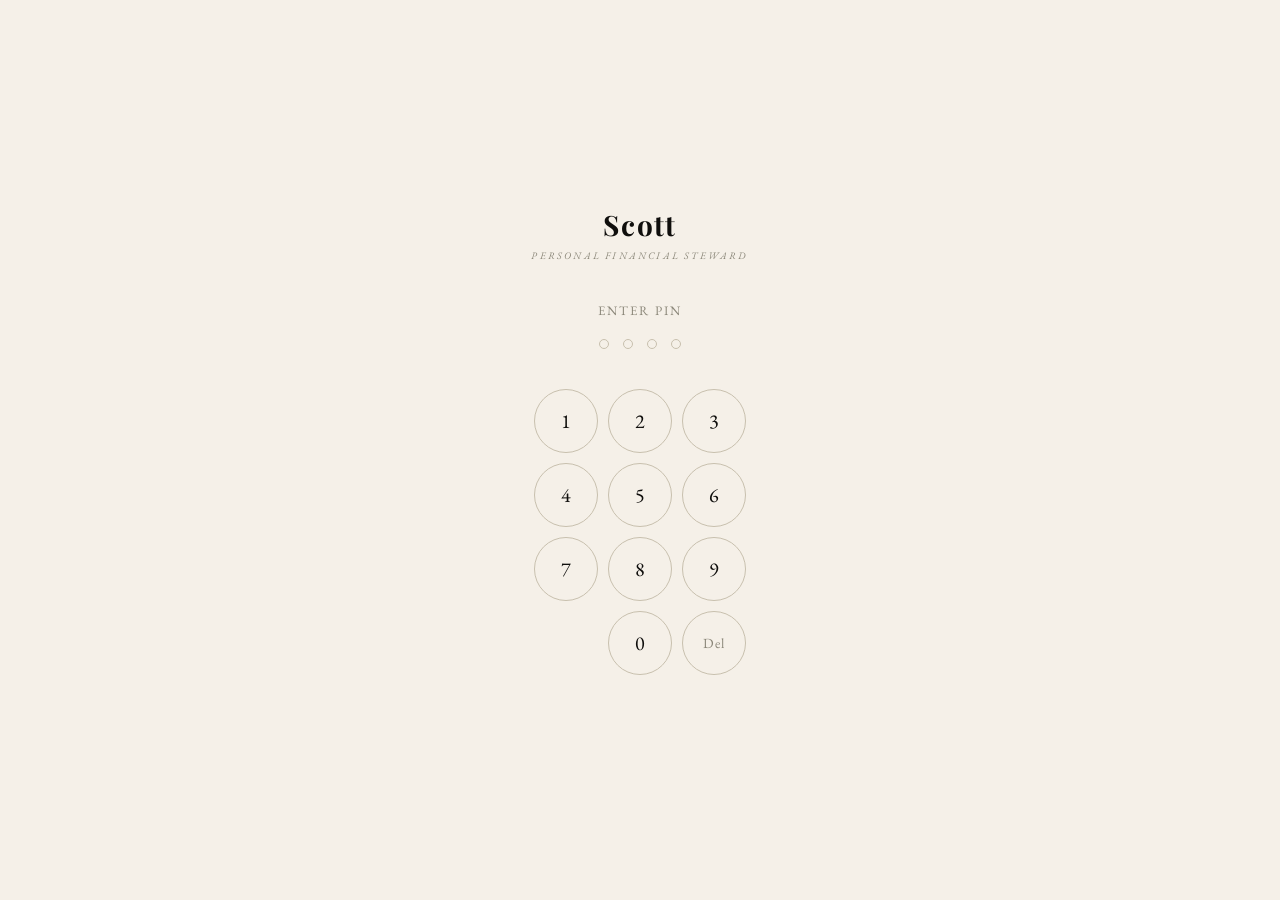
==== commit b3390e9c: "Update index.html" ====
--- a/index.html
+++ b/index.html
@@ -25,6 +25,7 @@
   <div class="header-right">
     <button class="ledger-btn" onclick="openTreasury()">Treasury</button>
     <button class="ledger-btn" onclick="openLedger()">Ledger</button>
+    <button class="ledger-btn" onclick="openStudyTracker()">Study Tracker</button>
     <button class="health-btn" onclick="openHealth()">Health</button>
     <button class="ledger-btn" onclick="openDashboard()" style="color:var(--gold);">Dashboard</button>
   </div>
@@ -38,6 +39,7 @@
   <div id="mob-nav">
     <button class="mob-nav-item" onclick="openTreasury();closeMobNav()">Treasury</button>
     <button class="mob-nav-item" onclick="openLedger();closeMobNav()">Ledger</button>
+    <button class="mob-nav-item" onclick="openStudyTracker();closeMobNav()">Study Tracker</button>
     <button class="mob-nav-item" onclick="openHealth();closeMobNav()">Health</button>
     <button class="mob-nav-item gold" onclick="openDashboard();closeMobNav()">Dashboard</button>
   </div>
--- a/scott.css
+++ b/scott.css
@@ -0,0 +1,335 @@
+/* ── ROOT & RESET ───────────────────────────────────────────────────────── */
+:root {
+  --parchment: #f5f0e8;
+  --parchment-dark: #ede8dd;
+  --ink: #0f0e0c;
+  --ink-light: #3a3830;
+  --ink-faint: #8a8678;
+  --rule: #c8c0ae;
+  --gold: #8B7355;
+  --ease-spring: cubic-bezier(0.34, 1.02, 0.64, 1);
+  --ease-out: cubic-bezier(0.22, 0.61, 0.36, 1);
+}
+* { margin: 0; padding: 0; box-sizing: border-box; -webkit-tap-highlight-color: transparent; }
+html, body { height: 100%; overflow: hidden; }
+body {
+  background: var(--parchment); color: var(--ink);
+  font-family: 'EB Garamond', Georgia, serif;
+  display: flex; flex-direction: column;
+  height: 100dvh; overscroll-behavior: none;
+}
+body::before {
+  content: ''; position: fixed; inset: 0;
+  background-image: repeating-linear-gradient(0deg, transparent, transparent 28px, rgba(0,0,0,0.018) 28px, rgba(0,0,0,0.018) 29px);
+  pointer-events: none; z-index: 0;
+}
+html * { scrollbar-width: none; }
+::-webkit-scrollbar { width: 0; }
+
+/* ── HEADER ─────────────────────────────────────────────────────────────── */
+header { padding: 10px 16px; display: flex; align-items: center; justify-content: space-between; border-bottom: 1px solid var(--rule); position: relative; z-index: 10; flex-shrink: 0; background: var(--parchment); }
+.header-left { display: flex; align-items: center; gap: 10px; }
+.header-icon { width: 30px; height: 30px; border-radius: 4px; object-fit: cover; }
+.logo { font-family: 'Playfair Display', Georgia, serif; font-size: 20px; font-weight: 700; letter-spacing: 0.04em; }
+.logo-sub { font-size: 10px; letter-spacing: 0.2em; text-transform: uppercase; color: var(--ink-faint); font-style: italic; display: none; }
+@media (min-width: 500px) { .logo-sub { display: inline; margin-left: 10px; } }
+
+/* ── DESKTOP NAV ────────────────────────────────────────────────────────── */
+.header-right { display: none; align-items: center; gap: 14px; }
+@media (min-width: 600px) { .header-right { display: flex; } }
+.ledger-btn, .health-btn { font-family: 'EB Garamond', serif; font-size: 11px; letter-spacing: 0.15em; text-transform: uppercase; color: var(--ink-faint); background: none; border: none; cursor: pointer; padding: 6px 0; border-bottom: 1px solid transparent; transition: color 0.2s, border-color 0.2s; white-space: nowrap; }
+.ledger-btn:hover, .health-btn:hover { color: var(--ink); border-bottom-color: var(--ink); }
+
+/* ── HAMBURGER — mobile only ─────────────────────────────────────────────── */
+#mob-menu-btn { display: flex; align-items: center; justify-content: center; background: none; border: none; cursor: pointer; padding: 6px; }
+@media (min-width: 600px) { #mob-menu-btn { display: none; } }
+.ham-bar { display: block; width: 18px; height: 1px; background: var(--ink); margin: 3px 0; transition: transform 0.22s cubic-bezier(0.22,0.61,0.36,1), opacity 0.18s ease; }
+#mob-menu-btn.open .ham-bar:nth-child(1) { transform: translateY(7px) rotate(45deg); }
+#mob-menu-btn.open .ham-bar:nth-child(2) { opacity: 0; transform: scaleX(0); }
+#mob-menu-btn.open .ham-bar:nth-child(3) { transform: translateY(-7px) rotate(-45deg); }
+
+/* ── HAMBURGER DROPDOWN ─────────────────────────────────────────────────── */
+#mob-nav { position: absolute; top: 100%; right: 0; background: var(--parchment); border: 1px solid var(--rule); border-top: none; z-index: 50; min-width: 148px; max-height: 0; overflow: hidden; opacity: 0; transform: translateY(-6px); pointer-events: none; transition: max-height 0.3s cubic-bezier(0.22,0.61,0.36,1), opacity 0.22s ease, transform 0.22s cubic-bezier(0.22,0.61,0.36,1); }
+#mob-nav.open { max-height: 260px; opacity: 1; transform: translateY(0); pointer-events: auto; }
+.mob-nav-item { display: block; width: 100%; text-align: left; font-family: 'EB Garamond', serif; font-size: 12px; letter-spacing: 0.18em; text-transform: uppercase; color: var(--ink-faint); background: none; border: none; padding: 14px 20px; cursor: pointer; border-bottom: 1px dotted var(--rule); transition: color 0.15s, background 0.15s; white-space: nowrap; }
+.mob-nav-item:last-child { border-bottom: none; }
+.mob-nav-item:active { background: var(--parchment-dark); color: var(--ink); }
+.mob-nav-item.gold { color: var(--gold); }
+
+/* ── DASHBOARD OVERLAY ──────────────────────────────────────────────────── */
+#dashboard-overlay { display: flex; flex-direction: column; position: fixed; inset: 0; z-index: 200; background: var(--parchment); visibility: hidden; transform: translateX(100%); transition: transform 0.34s cubic-bezier(0.22,0.61,0.36,1), visibility 0.34s; }
+#dashboard-overlay.open { visibility: visible; transform: translateX(0); }
+#dashboard-overlay-bar { display: flex; align-items: center; justify-content: space-between; padding: 10px 16px; border-bottom: 1px solid var(--rule); background: var(--parchment); flex-shrink: 0; }
+#dashboard-overlay-title { font-family: 'Playfair Display', serif; font-size: 15px; font-weight: 600; letter-spacing: 0.04em; }
+#dashboard-overlay-close { font-family: 'EB Garamond', serif; font-size: 10px; letter-spacing: 0.2em; text-transform: uppercase; color: var(--ink-faint); background: none; border: none; cursor: pointer; transition: color 0.2s; }
+#dashboard-overlay-close:hover { color: var(--ink); }
+#dashboard-frame { flex: 1; border: none; width: 100%; }
+
+/* ── CHAT ───────────────────────────────────────────────────────────────── */
+#chat { flex: 1; overflow-y: auto; padding: 20px 16px 8px; display: flex; flex-direction: column; gap: 20px; position: relative; z-index: 1; -webkit-overflow-scrolling: touch; }
+@media (min-width: 600px) { #chat { padding: 32px 40px 8px; gap: 24px; } }
+
+/* ── MESSAGES ───────────────────────────────────────────────────────────── */
+.msg { display: flex; flex-direction: column; max-width: 88%; animation: fadeUp 0.32s cubic-bezier(0.22,0.61,0.36,1) both; position: relative; }
+@media (min-width: 600px) { .msg { max-width: 72%; } }
+@keyframes fadeUp { from { opacity: 0; transform: translateY(10px); } to { opacity: 1; transform: translateY(0); } }
+.msg.scott { align-self: flex-start; }
+.msg.user  { align-self: flex-end; align-items: flex-end; }
+.msg-label { font-size: 10px; letter-spacing: 0.2em; text-transform: uppercase; color: var(--ink-faint); margin-bottom: 5px; }
+.msg-bubble { font-size: 15px; line-height: 1.7; color: var(--ink-light); white-space: pre-line; min-height: 1.2em; }
+@media (min-width: 480px) { .msg-bubble { font-size: 16px; } }
+.msg.scott .msg-bubble { font-style: italic; }
+.msg.user  .msg-bubble { color: var(--ink); font-style: normal; }
+.msg-rule { width: 28px; height: 1px; background: var(--rule); margin-top: 8px; }
+.msg.user .msg-rule { align-self: flex-end; }
+
+/* Typewriter cursor */
+.msg-cursor { display: inline-block; width: 1px; height: 0.9em; background: var(--ink-faint); margin-left: 1px; vertical-align: text-bottom; animation: cursorBlink 0.65s step-end infinite; }
+@keyframes cursorBlink { 0%, 100% { opacity: 1; } 50% { opacity: 0; } }
+
+/* ── UNDO BUTTON ────────────────────────────────────────────────────────── */
+.undo-btn { position: absolute; right: 0; top: 0; font-family: 'EB Garamond', serif; font-size: 9px; letter-spacing: 0.16em; text-transform: uppercase; color: var(--ink-faint); background: var(--parchment); border: 1px solid var(--rule); padding: 3px 9px; cursor: pointer; opacity: 0; transition: opacity 0.18s ease; pointer-events: none; white-space: nowrap; }
+.msg.user:hover .undo-btn, .msg.user.undo-visible .undo-btn { opacity: 1; pointer-events: auto; }
+.undo-btn:hover { color: #9b2c2c; border-color: #9b2c2c; }
+
+/* ── SYNC BADGE / PILLAR TAGS ───────────────────────────────────────────── */
+.sync-badge { font-size: 10px; letter-spacing: 0.12em; text-transform: uppercase; margin-top: 6px; color: var(--ink-faint); font-style: normal; }
+.sync-badge.ok { color: var(--gold); }
+.sync-badge.err { color: #9b2c2c; }
+.pillar-tag { display: inline-block; font-size: 9px; letter-spacing: 0.15em; text-transform: uppercase; padding: 2px 7px; border: 1px solid var(--rule); margin-bottom: 5px; color: var(--ink-faint); font-style: normal; }
+.pillar-tag.income    { border-color: #4a7c59; color: #4a7c59; }
+.pillar-tag.expense   { border-color: #9b2c2c; color: #9b2c2c; }
+.pillar-tag.asset     { border-color: #8B7355; color: #8B7355; }
+.pillar-tag.liability { border-color: #6b5b45; color: #6b5b45; }
+
+/* ── TYPING DOTS ────────────────────────────────────────────────────────── */
+.typing { display: flex; align-items: center; gap: 5px; padding: 4px 0; }
+.typing span { width: 4px; height: 4px; border-radius: 50%; background: var(--ink-faint); animation: blink 1.2s ease-in-out infinite; }
+.typing span:nth-child(2) { animation-delay: 0.2s; }
+.typing span:nth-child(3) { animation-delay: 0.4s; }
+@keyframes blink { 0%, 60%, 100% { opacity: 0.2; } 30% { opacity: 1; } }
+
+/* ── FOOTER ─────────────────────────────────────────────────────────────── */
+footer { border-top: 1px solid var(--rule); padding: 12px 16px max(12px, env(safe-area-inset-bottom)); position: relative; z-index: 1; flex-shrink: 0; background: var(--parchment); }
+@media (min-width: 600px) { footer { padding: 18px 40px 24px; } }
+.input-row { display: flex; align-items: center; gap: 10px; }
+#input { flex: 1; background: none; border: none; border-bottom: 1px solid var(--rule); padding: 10px 0; font-family: 'EB Garamond', serif; font-size: 16px; color: var(--ink); outline: none; transition: border-color 0.2s; min-width: 0; }
+#input::placeholder { color: var(--ink-faint); font-style: italic; }
+#input:focus { border-bottom-color: var(--ink); }
+#send-btn { background: none; border: none; font-family: 'EB Garamond', serif; font-size: 11px; letter-spacing: 0.18em; text-transform: uppercase; color: var(--ink-faint); cursor: pointer; padding: 10px 0; transition: color 0.2s; white-space: nowrap; flex-shrink: 0; }
+#send-btn:hover { color: var(--ink); }
+#send-btn:disabled { color: var(--rule); cursor: default; }
+.input-hint { margin-top: 7px; font-size: 10px; color: var(--ink-faint); font-style: italic; display: none; }
+@media (min-width: 480px) { .input-hint { display: block; } }
+
+/* ── LEDGER PANEL ───────────────────────────────────────────────────────── */
+#ledger-panel { display: flex; align-items: flex-end; justify-content: center; position: fixed; inset: 0; z-index: 100; background: rgba(15,14,12,0); backdrop-filter: blur(0px); visibility: hidden; pointer-events: none; transition: background 0.28s ease, backdrop-filter 0.28s ease, visibility 0s linear 0.32s; }
+@media (min-width: 600px) { #ledger-panel { align-items: center; } }
+#ledger-panel.open { background: rgba(15,14,12,0.6); backdrop-filter: blur(2px); visibility: visible; pointer-events: auto; transition: background 0.28s ease, backdrop-filter 0.28s ease, visibility 0s linear 0s; }
+.ledger-card { background: var(--parchment); border-top: 1px solid var(--rule); width: 100%; max-height: 85vh; overflow-y: auto; padding: 24px 20px 32px; position: relative; border-radius: 12px 12px 0 0; transform: translateY(100%); transition: transform 0.36s cubic-bezier(0.34,1.02,0.64,1); }
+#ledger-panel.open .ledger-card { transform: translateY(0); }
+@media (min-width: 600px) {
+  .ledger-card { border: 1px solid var(--rule); width: 580px; max-height: 82vh; padding: 40px; border-radius: 0; transform: translateY(20px); opacity: 0; transition: transform 0.3s cubic-bezier(0.22,0.61,0.36,1), opacity 0.3s ease; }
+  #ledger-panel.open .ledger-card { transform: translateY(0); opacity: 1; }
+}
+.ledger-handle { width: 36px; height: 3px; background: var(--rule); border-radius: 2px; margin: 0 auto 18px; }
+@media (min-width: 600px) { .ledger-handle { display: none; } }
+.ledger-title    { font-family: 'Playfair Display', serif; font-size: 20px; font-weight: 600; margin-bottom: 3px; }
+.ledger-subtitle { font-size: 11px; letter-spacing: 0.18em; text-transform: uppercase; color: var(--ink-faint); margin-bottom: 24px; font-style: italic; }
+.ledger-close    { position: absolute; top: 18px; right: 18px; background: none; border: none; font-family: 'EB Garamond', serif; font-size: 11px; letter-spacing: 0.2em; text-transform: uppercase; color: var(--ink-faint); cursor: pointer; transition: color 0.2s; }
+.ledger-close:hover { color: var(--ink); }
+.pillar         { margin-bottom: 22px; }
+.pillar-name    { font-family: 'Playfair Display', serif; font-size: 14px; font-weight: 600; border-bottom: 1px solid var(--rule); padding-bottom: 7px; margin-bottom: 10px; display: flex; justify-content: space-between; align-items: baseline; }
+.pillar-total   { font-family: 'EB Garamond', serif; font-size: 13px; color: var(--gold); font-style: italic; }
+.category-row   { display: flex; justify-content: space-between; padding: 4px 0 4px 14px; font-size: 13px; color: var(--ink-light); border-bottom: 1px dotted var(--parchment-dark); }
+.category-name  { font-style: italic; }
+.category-amount { color: var(--ink-faint); font-size: 12px; }
+.sub-row        { display: flex; justify-content: space-between; padding: 2px 0 2px 28px; font-size: 12px; color: var(--ink-faint); }
+.empty-ledger   { font-style: italic; color: var(--ink-faint); font-size: 14px; text-align: center; padding: 20px 0; }
+
+/* ── HEALTH PANEL ───────────────────────────────────────────────────────── */
+#health-panel { display: flex; align-items: flex-end; justify-content: center; position: fixed; inset: 0; z-index: 100; background: rgba(15,14,12,0); backdrop-filter: blur(0px); visibility: hidden; pointer-events: none; transition: background 0.28s ease, backdrop-filter 0.28s ease, visibility 0s linear 0.32s; }
+@media (min-width: 600px) { #health-panel { align-items: center; } }
+#health-panel.open { background: rgba(15,14,12,0.6); backdrop-filter: blur(2px); visibility: visible; pointer-events: auto; transition: background 0.28s ease, backdrop-filter 0.28s ease, visibility 0s linear 0s; }
+.health-card { background: var(--parchment); border-top: 1px solid var(--rule); width: 100%; max-height: 88vh; overflow-y: auto; padding: 24px 20px 80px; position: relative; border-radius: 12px 12px 0 0; transform: translateY(100%); transition: transform 0.36s cubic-bezier(0.34,1.02,0.64,1); }
+#health-panel.open .health-card { transform: translateY(0); }
+@media (min-width: 600px) {
+  .health-card { border: 1px solid var(--rule); width: 600px; max-height: 84vh; padding: 40px; border-radius: 0; transform: translateY(20px); opacity: 0; transition: transform 0.3s cubic-bezier(0.22,0.61,0.36,1), opacity 0.3s ease; }
+  #health-panel.open .health-card { transform: translateY(0); opacity: 1; }
+}
+.health-handle   { width: 36px; height: 3px; background: var(--rule); border-radius: 2px; margin: 0 auto 18px; }
+@media (min-width: 600px) { .health-handle { display: none; } }
+.health-close    { position: absolute; top: 18px; right: 18px; background: none; border: none; font-family: 'EB Garamond', serif; font-size: 11px; letter-spacing: 0.2em; text-transform: uppercase; color: var(--ink-faint); cursor: pointer; transition: color 0.2s; }
+.health-close:hover { color: var(--ink); }
+.health-title    { font-family: 'Playfair Display', serif; font-size: 20px; font-weight: 600; margin-bottom: 3px; }
+.health-subtitle { font-size: 11px; letter-spacing: 0.18em; text-transform: uppercase; color: var(--ink-faint); margin-bottom: 24px; font-style: italic; }
+.score-section { display: flex; align-items: center; gap: 24px; margin-bottom: 28px; padding-bottom: 24px; border-bottom: 1px solid var(--rule); }
+.score-ring { flex-shrink: 0; width: 80px; height: 80px; position: relative; }
+.score-ring svg { width: 80px; height: 80px; transform: rotate(-90deg); }
+.score-ring circle { fill: none; stroke-width: 6; }
+.score-ring .track { stroke: var(--rule); }
+.score-ring .fill  { stroke: var(--gold); stroke-linecap: round; transition: stroke-dashoffset 1s cubic-bezier(0.22,0.61,0.36,1); }
+.score-num { position: absolute; inset: 0; display: flex; flex-direction: column; align-items: center; justify-content: center; }
+.score-num span  { font-family: 'Playfair Display', serif; font-size: 22px; font-weight: 700; line-height: 1; }
+.score-num small { font-size: 9px; letter-spacing: 0.12em; text-transform: uppercase; color: var(--ink-faint); }
+.score-info  { flex: 1; }
+.score-label { font-family: 'Playfair Display', serif; font-size: 15px; font-weight: 600; margin-bottom: 4px; }
+.score-desc  { font-size: 13px; color: var(--ink-faint); font-style: italic; line-height: 1.5; }
+.inv-level   { display: inline-block; font-size: 9px; letter-spacing: 0.18em; text-transform: uppercase; padding: 2px 8px; border: 1px solid var(--gold); color: var(--gold); margin-top: 6px; }
+.alloc-section { margin-bottom: 24px; }
+.alloc-title   { font-family: 'Playfair Display', serif; font-size: 14px; font-weight: 600; margin-bottom: 14px; }
+.alloc-row     { margin-bottom: 14px; }
+.alloc-top     { display: flex; justify-content: space-between; align-items: baseline; margin-bottom: 5px; }
+.alloc-name    { font-size: 12px; letter-spacing: 0.12em; text-transform: uppercase; color: var(--ink-light); }
+.alloc-nums    { font-size: 12px; color: var(--ink-faint); font-style: italic; }
+.alloc-nums .actual { color: var(--ink); }
+.bar-track  { height: 4px; background: var(--parchment-dark); border-radius: 2px; position: relative; }
+.bar-fill   { height: 4px; border-radius: 2px; transition: width 0.7s cubic-bezier(0.22,0.61,0.36,1); max-width: 100%; }
+.bar-fill.needs    { background: #4a7c59; }
+.bar-fill.wants    { background: #8B7355; }
+.bar-fill.savings  { background: #5b7fa6; }
+.bar-fill.investing { background: #7c5b8b; }
+.bar-fill.over     { background: #9b2c2c; }
+.bar-target { position: absolute; top: -2px; width: 2px; height: 8px; background: var(--ink-faint); border-radius: 1px; }
+.alloc-warning      { font-size: 11px; margin-top: 4px; font-style: italic; }
+.alloc-warning.soft   { color: #8B7355; }
+.alloc-warning.strong { color: #9b2c2c; }
+.scores-section  { margin-bottom: 24px; }
+.scores-title    { font-family: 'Playfair Display', serif; font-size: 14px; font-weight: 600; margin-bottom: 14px; }
+.score-grid      { display: grid; grid-template-columns: 1fr 1fr; gap: 12px; }
+.score-cell      { padding: 12px; border: 1px solid var(--rule); }
+.score-cell-name { font-size: 9px; letter-spacing: 0.18em; text-transform: uppercase; color: var(--ink-faint); margin-bottom: 6px; }
+.score-cell-val  { font-family: 'Playfair Display', serif; font-size: 24px; font-weight: 700; }
+.score-cell-val.great { color: #4a7c59; }
+.score-cell-val.good  { color: var(--gold); }
+.score-cell-val.warn  { color: #8B7355; }
+.score-cell-val.poor  { color: #9b2c2c; }
+.score-cell-label { font-size: 10px; color: var(--ink-faint); font-style: italic; margin-top: 2px; }
+.insights-title { font-family: 'Playfair Display', serif; font-size: 14px; font-weight: 600; margin-bottom: 12px; }
+.insight-item   { padding: 10px 0; border-bottom: 1px dotted var(--parchment-dark); font-size: 13px; color: var(--ink-light); font-style: italic; line-height: 1.5; }
+.insight-item:last-child { border-bottom: none; }
+.insight-item.positive { color: #4a7c59; }
+.insight-item.caution  { color: #8B7355; }
+.insight-item.alert    { color: #9b2c2c; }
+.no-data { font-style: italic; color: var(--ink-faint); font-size: 14px; text-align: center; padding: 20px 0; }
+.health-reset-btn { display: block; width: 100%; text-align: center; margin-top: 28px; padding-top: 18px; border-top: 1px dotted var(--rule); background: none; border-left: none; border-right: none; border-bottom: none; font-family: 'EB Garamond', serif; font-size: 10px; letter-spacing: 0.18em; text-transform: uppercase; color: var(--ink-faint); cursor: pointer; opacity: 0.5; transition: opacity 0.2s, color 0.2s; }
+.health-reset-btn:hover { opacity: 1; color: #9b2c2c; }
+
+/* ── TREASURY MODAL ─────────────────────────────────────────────────────── */
+.treasury-display { font-family: 'EB Garamond', serif; font-size: 11px; color: var(--ink-faint); letter-spacing: 0.06em; cursor: pointer; padding: 4px 0; border-bottom: 1px dotted transparent; transition: color 0.2s, border-color 0.2s; white-space: nowrap; }
+.treasury-display:hover { color: var(--gold); border-bottom-color: var(--gold); }
+.treasury-modal { display: flex; align-items: flex-end; justify-content: center; position: fixed; inset: 0; z-index: 150; background: rgba(15,14,12,0); backdrop-filter: blur(0px); visibility: hidden; pointer-events: none; transition: background 0.28s ease, backdrop-filter 0.28s ease, visibility 0s linear 0.32s; }
+@media (min-width: 520px) { .treasury-modal { align-items: center; } }
+.treasury-modal.open { background: rgba(15,14,12,0.72); backdrop-filter: blur(3px); visibility: visible; pointer-events: auto; transition: background 0.28s ease, backdrop-filter 0.28s ease, visibility 0s linear 0s; }
+.treasury-box { background: var(--parchment); border: 1px solid var(--rule); border-bottom: none; padding: 0; width: min(480px,100vw); position: relative; max-height: 92vh; overflow-y: auto; border-radius: 2px 2px 0 0; transform: translateY(100%); transition: transform 0.36s cubic-bezier(0.34,1.02,0.64,1); }
+.treasury-modal.open .treasury-box { transform: translateY(0); }
+@media (min-width: 520px) {
+  .treasury-box { border-bottom: 1px solid var(--rule); border-radius: 2px; max-height: 88vh; transform: translateY(20px); opacity: 0; transition: transform 0.3s cubic-bezier(0.22,0.61,0.36,1), opacity 0.3s ease; }
+  .treasury-modal.open .treasury-box { transform: translateY(0); opacity: 1; }
+}
+.tbox-balance       { padding: 22px 22px 16px; }
+.treasury-box-title { font-family: 'Playfair Display', serif; font-size: 17px; font-weight: 600; margin-bottom: 3px; }
+.treasury-box-sub   { font-size: 10px; letter-spacing: 0.15em; text-transform: uppercase; color: var(--ink-faint); font-style: italic; margin-bottom: 14px; }
+.treasury-box-close { position: absolute; top: 14px; right: 16px; background: none; border: none; font-size: 10px; letter-spacing: 0.2em; text-transform: uppercase; color: var(--ink-faint); cursor: pointer; transition: color 0.2s; }
+.treasury-box-close:hover { color: var(--ink); }
+.treasury-input-row { display: flex; gap: 10px; align-items: flex-end; }
+.treasury-input { flex: 1; background: none; border: none; border-bottom: 1px solid var(--rule); padding: 6px 0; font-family: 'EB Garamond', serif; font-size: 18px; color: var(--ink); outline: none; transition: border-color 0.2s; }
+.treasury-input:focus { border-bottom-color: var(--ink); }
+.treasury-save { background: none; border: none; font-family: 'EB Garamond', serif; font-size: 10px; letter-spacing: 0.2em; text-transform: uppercase; color: var(--ink-faint); cursor: pointer; padding: 6px 0; transition: color 0.2s; white-space: nowrap; }
+.treasury-save:hover { color: var(--ink); }
+.treasury-note { font-size: 11px; color: var(--ink-faint); font-style: italic; margin-top: 10px; line-height: 1.5; }
+
+/* ── OBLIGATIONS / LOANS ────────────────────────────────────────────────── */
+.loan-section       { border-top: 1px solid var(--rule); }
+.loan-section-hdr   { display: flex; justify-content: space-between; align-items: center; padding: 14px 22px 10px; }
+.loan-section-title { font-family: 'Playfair Display', serif; font-size: 13px; font-weight: 600; }
+.loan-section-total { font-size: 11px; color: var(--ink-faint); font-style: italic; }
+.loan-add-btn { background: none; border: 1px solid var(--rule); width: 24px; height: 24px; border-radius: 50%; font-size: 18px; line-height: 1; color: var(--ink-faint); cursor: pointer; display: flex; align-items: center; justify-content: center; transition: border-color 0.18s, color 0.18s, transform 0.22s; flex-shrink: 0; }
+.loan-add-btn:hover { border-color: var(--gold); color: var(--gold); transform: rotate(90deg); }
+#treasury-loans-list { padding: 0 0 6px; }
+.no-loans-note { font-size: 12px; color: var(--ink-faint); font-style: italic; padding: 8px 22px 14px; }
+.loan-item { border-top: 1px dotted var(--rule); transition: background 0.15s; }
+.loan-item:first-child { border-top: none; }
+.loan-item.expanded .loan-chevron { transform: rotate(90deg); }
+.loan-item.loan-complete { opacity: 0.55; }
+.loan-item-header { display: flex; align-items: center; gap: 10px; padding: 11px 22px 8px; cursor: pointer; user-select: none; }
+.loan-item-header:hover { background: var(--parchment-dark); }
+.loan-item-left { flex: 1; min-width: 0; }
+.loan-item-name { font-family: 'Playfair Display', serif; font-size: 14px; color: var(--ink); white-space: nowrap; overflow: hidden; text-overflow: ellipsis; position: relative; transition: color 0.15s; }
+.loan-item-header:hover .loan-item-name { color: var(--gold); }
+.loan-item-type { font-size: 10px; letter-spacing: 0.1em; text-transform: uppercase; color: var(--ink-faint); margin-top: 1px; }
+.loan-item-right { text-align: right; flex-shrink: 0; }
+.loan-item-emi { font-family: 'Playfair Display', serif; font-size: 14px; color: var(--ink); }
+.loan-emi-mo   { font-size: 10px; color: var(--ink-faint); font-family: 'EB Garamond', serif; }
+.loan-item-outstanding { font-size: 11px; color: #9b1c1c; margin-top: 1px; }
+.loan-settled  { color: #4a7c59; font-size: 12px; }
+.loan-chevron  { font-size: 18px; color: var(--ink-faint); transition: transform 0.22s cubic-bezier(0.22,0.61,0.36,1); flex-shrink: 0; line-height: 1; }
+.loan-progress-bar  { height: 2px; background: var(--parchment-dark); margin: 0 22px 2px; }
+.loan-progress-fill { height: 100%; background: var(--gold); transition: width 0.5s cubic-bezier(0.22,0.61,0.36,1); }
+.loan-detail { padding: 12px 22px 14px; background: var(--parchment-dark); border-top: 1px dotted var(--rule); animation: expandDown 0.22s cubic-bezier(0.22,0.61,0.36,1) both; }
+@keyframes expandDown { from { opacity: 0; transform: translateY(-6px); } to { opacity: 1; transform: translateY(0); } }
+.ld-grid  { display: grid; grid-template-columns: 1fr 1fr; gap: 4px 16px; margin-bottom: 12px; }
+.ld-k     { font-size: 11px; color: var(--ink-faint); font-style: italic; }
+.ld-v     { font-size: 12px; color: var(--ink); }
+.ld-actions { display: flex; gap: 8px; flex-wrap: wrap; }
+.loan-emi-btn { font-family: 'EB Garamond', serif; font-size: 10px; letter-spacing: 0.14em; text-transform: uppercase; color: var(--gold); background: none; border: 1px solid var(--gold); padding: 4px 12px; cursor: pointer; transition: background 0.18s, color 0.18s; }
+.loan-emi-btn:hover { background: var(--gold); color: var(--parchment); }
+.loan-edit-btn, .loan-del-btn { font-family: 'EB Garamond', serif; font-size: 10px; letter-spacing: 0.12em; text-transform: uppercase; background: none; border: 1px solid var(--rule); padding: 4px 10px; cursor: pointer; transition: border-color 0.18s, color 0.18s; color: var(--ink-faint); }
+.loan-edit-btn:hover { border-color: var(--ink); color: var(--ink); }
+.loan-del-btn:hover  { border-color: #9b2c2c; color: #9b2c2c; }
+
+/* Loan add form — smooth slide in */
+#loan-add-form { border-top: 1px solid var(--rule); background: var(--parchment); max-height: 0; overflow: hidden; opacity: 0; transition: max-height 0.32s cubic-bezier(0.22,0.61,0.36,1), opacity 0.25s ease; }
+#loan-add-form.visible { max-height: 620px; opacity: 1; }
+.lf-bar { display: flex; align-items: stretch; gap: 0; border-bottom: 1px solid var(--rule); position: relative; }
+.lf-bar-field { display: flex; flex-direction: column; justify-content: flex-end; padding: 10px 10px 8px; border-right: 1px solid var(--rule); flex: 1; min-width: 0; }
+.lf-bar-field:last-of-type { border-right: none; }
+.lf-label { font-size: 9px; letter-spacing: 0.15em; text-transform: uppercase; color: var(--ink-faint); margin-bottom: 4px; white-space: nowrap; }
+.lf-input { background: none; border: none; padding: 0; font-family: 'EB Garamond', serif; font-size: 15px; color: var(--ink); outline: none; width: 100%; }
+.lf-input::placeholder { color: var(--rule); }
+.lf-bar-field.lf-note-field { flex: 2.2; }
+.lf-save-circle { width: 46px; height: 46px; border-radius: 50%; background: #0f0e0c; color: #f0ebe0; border: none; font-family: 'EB Garamond', serif; font-size: 9px; letter-spacing: 0.14em; text-transform: uppercase; cursor: pointer; flex-shrink: 0; margin: auto 10px; transition: opacity 0.18s, transform 0.18s; line-height: 1.3; }
+.lf-save-circle:hover { opacity: 0.75; transform: scale(1.06); }
+#lf-preview   { font-size: 12px; color: var(--ink); background: var(--parchment-dark); padding: 8px 14px; display: flex; gap: 16px; flex-wrap: wrap; border-bottom: 1px dotted var(--rule); }
+.lf-pre-row   { display: flex; gap: 5px; }
+.lf-pre-row b { font-style: italic; color: var(--ink-faint); font-weight: 400; }
+#lf-rate-row  { display: flex; }
+#lf-type-panel { display: none; padding: 12px 14px; border-bottom: 1px solid var(--rule); background: var(--parchment-dark); }
+.lt-section-label { font-size: 9px; letter-spacing: 0.18em; text-transform: uppercase; color: var(--ink-faint); width: 100%; margin: 10px 0 6px; display: block; }
+.lt-section-label:first-child { margin-top: 0; }
+.lt-chips { display: flex; flex-wrap: wrap; gap: 5px; }
+.lt-chip  { font-family: 'EB Garamond', serif; font-size: 12px; letter-spacing: 0.04em; background: var(--parchment); color: var(--ink); border: 1px solid var(--rule); padding: 5px 11px; cursor: pointer; transition: border-color 0.15s, background 0.15s, color 0.15s; user-select: none; line-height: 1.5; white-space: nowrap; }
+.lt-chip:hover    { border-color: var(--ink); background: var(--parchment-dark); }
+.lt-chip.selected { border-color: #0f0e0c; background: #0f0e0c; color: #f0ebe0; }
+#lf-other-input { display: none; margin-top: 10px; }
+#lf-other-text  { background: none; border: none; border-bottom: 1px solid var(--rule); padding: 4px 0; font-family: 'EB Garamond', serif; font-size: 14px; color: var(--ink); outline: none; width: 100%; }
+#lf-other-text::placeholder { color: var(--rule); }
+.lf-cancel-link { display: block; text-align: center; font-family: 'EB Garamond', serif; font-size: 10px; letter-spacing: 0.14em; text-transform: uppercase; color: var(--ink-faint); cursor: pointer; padding: 8px 0; border-top: 1px dotted var(--rule); transition: color 0.2s; }
+.lf-cancel-link:hover { color: var(--ink); }
+#lf-title { font-family: 'Playfair Display', serif; font-size: 12px; font-weight: 600; padding: 10px 14px 0; color: var(--ink-faint); letter-spacing: 0.04em; }
+.loan-name-tip { display: none; position: absolute; left: 0; top: 100%; margin-top: 4px; background: #0f0e0c; color: #f0ebe0; font-family: 'EB Garamond', serif; font-size: 11px; padding: 5px 10px; white-space: nowrap; z-index: 20; letter-spacing: 0.04em; pointer-events: none; }
+.loan-item-header:hover .loan-name-tip { display: block; }
+
+/* ── PIN SCREEN ─────────────────────────────────────────────────────────── */
+#pin-screen { position: fixed; inset: 0; z-index: 500; background: var(--parchment); display: flex; flex-direction: column; align-items: center; justify-content: center; gap: 0; transition: opacity 0.4s ease; }
+#pin-screen.hiding { opacity: 0; pointer-events: none; }
+.pin-logo   { font-family: 'Playfair Display', serif; font-size: 28px; font-weight: 700; letter-spacing: 0.06em; margin-bottom: 6px; }
+.pin-sub    { font-size: 10px; letter-spacing: 0.22em; text-transform: uppercase; color: var(--ink-faint); font-style: italic; margin-bottom: 40px; }
+.pin-prompt { font-size: 13px; letter-spacing: 0.15em; text-transform: uppercase; color: var(--ink-faint); margin-bottom: 20px; }
+.pin-dots   { display: flex; gap: 14px; margin-bottom: 36px; }
+.pin-dot    { width: 10px; height: 10px; border-radius: 50%; border: 1px solid var(--rule); background: transparent; transition: background 0.15s, border-color 0.15s; }
+.pin-dot.filled { background: var(--ink); border-color: var(--ink); }
+.pin-dot.error  { background: #9b2c2c; border-color: #9b2c2c; }
+.pin-pad  { display: grid; grid-template-columns: repeat(3,64px); grid-template-rows: repeat(4,64px); gap: 10px; }
+.pin-key  { width: 64px; height: 64px; border-radius: 50%; border: 1px solid var(--rule); background: none; font-family: 'EB Garamond', serif; font-size: 20px; color: var(--ink); cursor: pointer; transition: background 0.15s, transform 0.1s; display: flex; align-items: center; justify-content: center; -webkit-tap-highlight-color: transparent; }
+.pin-key:active { background: var(--parchment-dark); transform: scale(0.94); }
+.pin-key.del   { font-size: 14px; letter-spacing: 0.08em; color: var(--ink-faint); }
+.pin-key.empty { border: none; cursor: default; }
+.pin-error     { font-size: 11px; color: #9b2c2c; letter-spacing: 0.12em; text-transform: uppercase; height: 16px; margin-top: -24px; margin-bottom: 12px; }
+.pin-set-note  { font-size: 11px; color: var(--ink-faint); font-style: italic; margin-top: 20px; text-align: center; max-width: 220px; line-height: 1.6; }
+
+/* ── WELCOME SPLASH ─────────────────────────────────────────────────────── */
+#welcome { position: absolute; inset: 0; display: flex; flex-direction: column; align-items: center; justify-content: center; pointer-events: none; z-index: 0; transition: opacity 0.6s ease; }
+#welcome.gone { opacity: 0; }
+.welcome-greeting { font-family: 'Playfair Display', serif; font-size: clamp(22px,5vw,32px); font-weight: 600; color: var(--ink); letter-spacing: 0.02em; text-align: center; line-height: 1.3; }
+.welcome-sub      { font-size: 12px; letter-spacing: 0.2em; text-transform: uppercase; color: var(--ink-faint); font-style: italic; margin-top: 10px; text-align: center; }
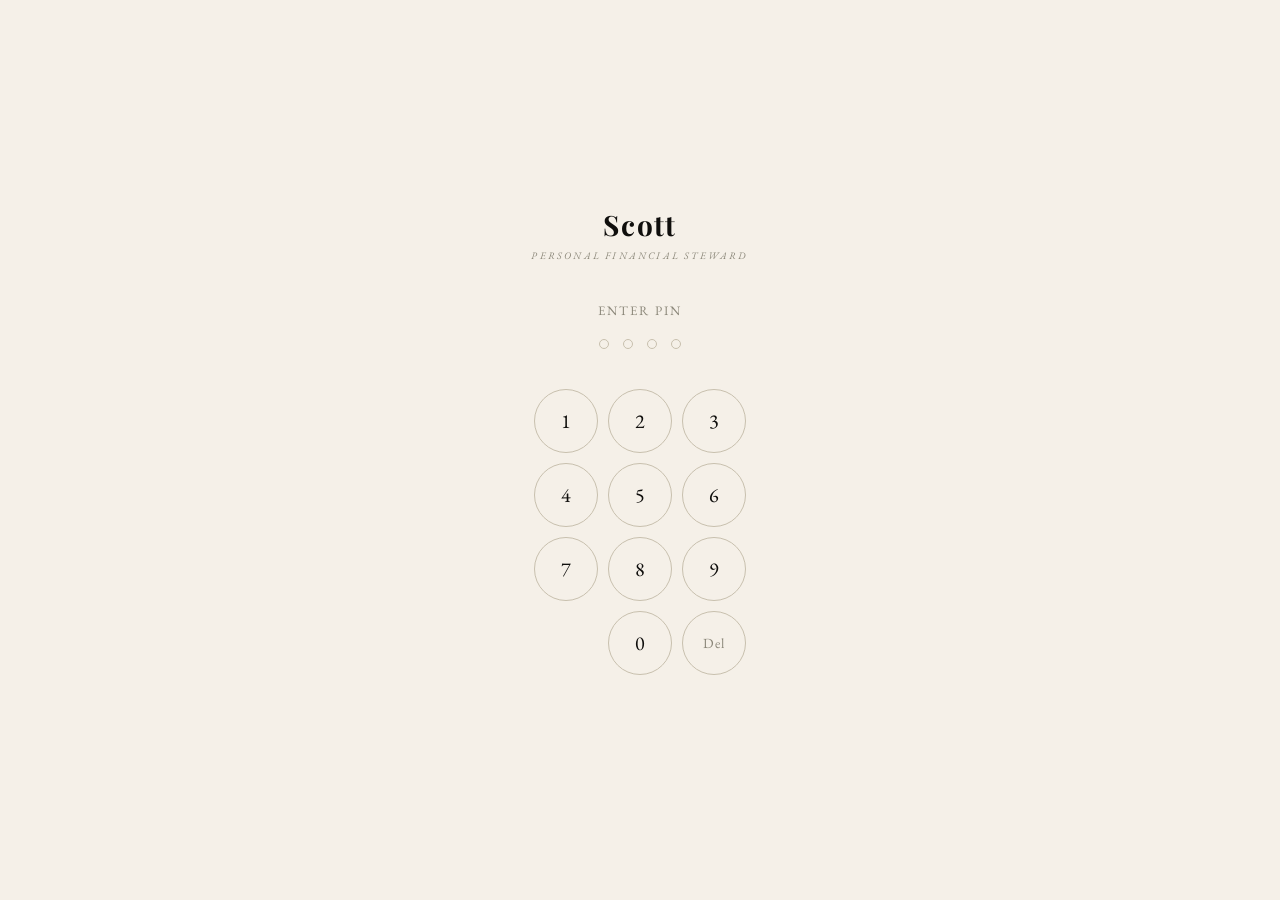
==== commit f16d9efa: "Update index.html" ====
--- a/index.html
+++ b/index.html
@@ -191,5 +191,6 @@
 </div>
 
 <script src="scott.js"></script>
+<script src="study.js"></script>
 </body>
 </html>
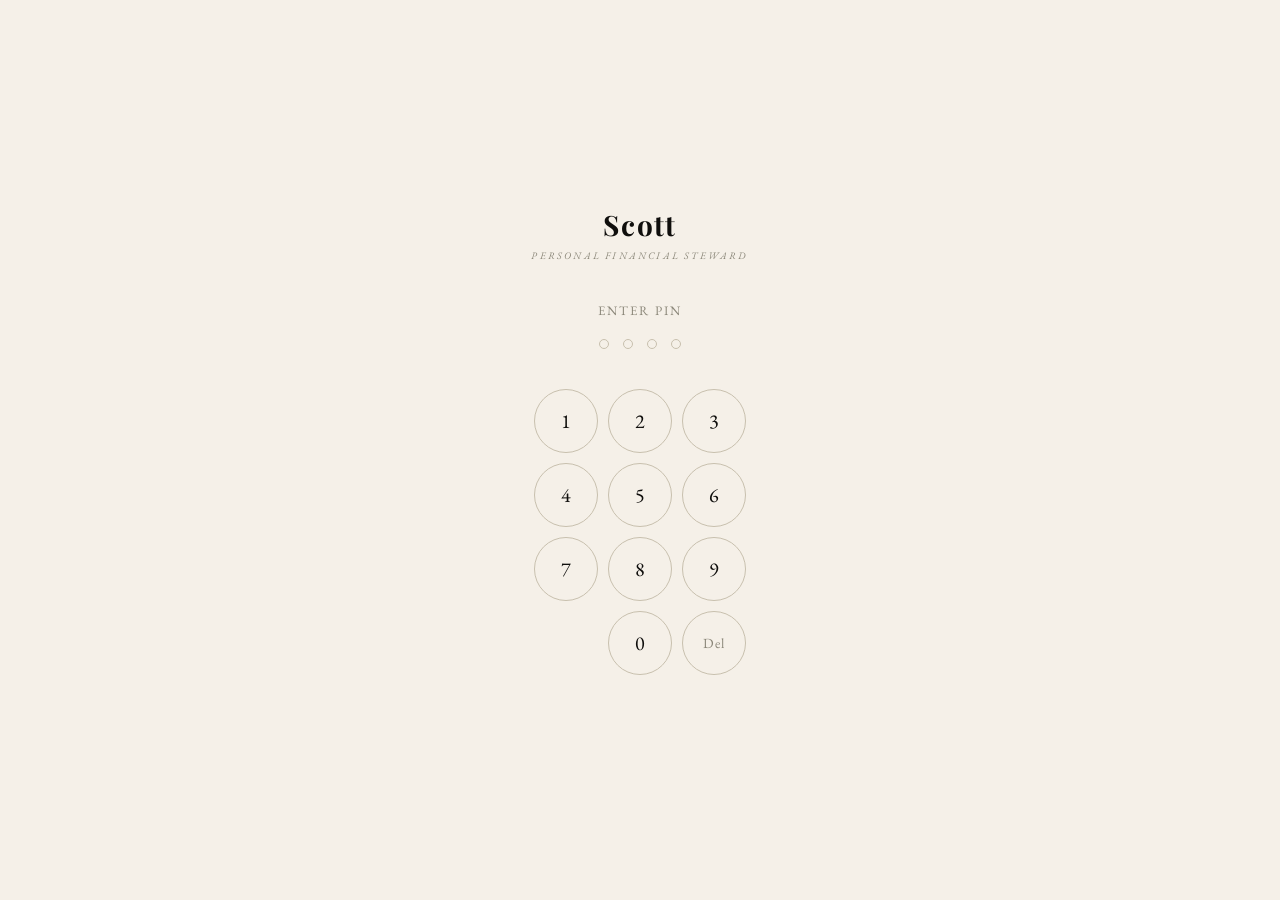
==== commit ba208267: "Update index.html" ====
--- a/index.html
+++ b/index.html
@@ -25,7 +25,6 @@
   <div class="header-right">
     <button class="ledger-btn" onclick="openTreasury()">Treasury</button>
     <button class="ledger-btn" onclick="openLedger()">Ledger</button>
-    <button class="ledger-btn" onclick="openStudyTracker()">Study Tracker</button>
     <button class="health-btn" onclick="openHealth()">Health</button>
     <button class="ledger-btn" onclick="openDashboard()" style="color:var(--gold);">Dashboard</button>
   </div>
@@ -39,7 +38,6 @@
   <div id="mob-nav">
     <button class="mob-nav-item" onclick="openTreasury();closeMobNav()">Treasury</button>
     <button class="mob-nav-item" onclick="openLedger();closeMobNav()">Ledger</button>
-    <button class="mob-nav-item" onclick="openStudyTracker();closeMobNav()">Study Tracker</button>
     <button class="mob-nav-item" onclick="openHealth();closeMobNav()">Health</button>
     <button class="mob-nav-item gold" onclick="openDashboard();closeMobNav()">Dashboard</button>
   </div>
@@ -191,6 +189,5 @@
 </div>
 
 <script src="scott.js"></script>
-<script src="study.js"></script>
 </body>
 </html>
